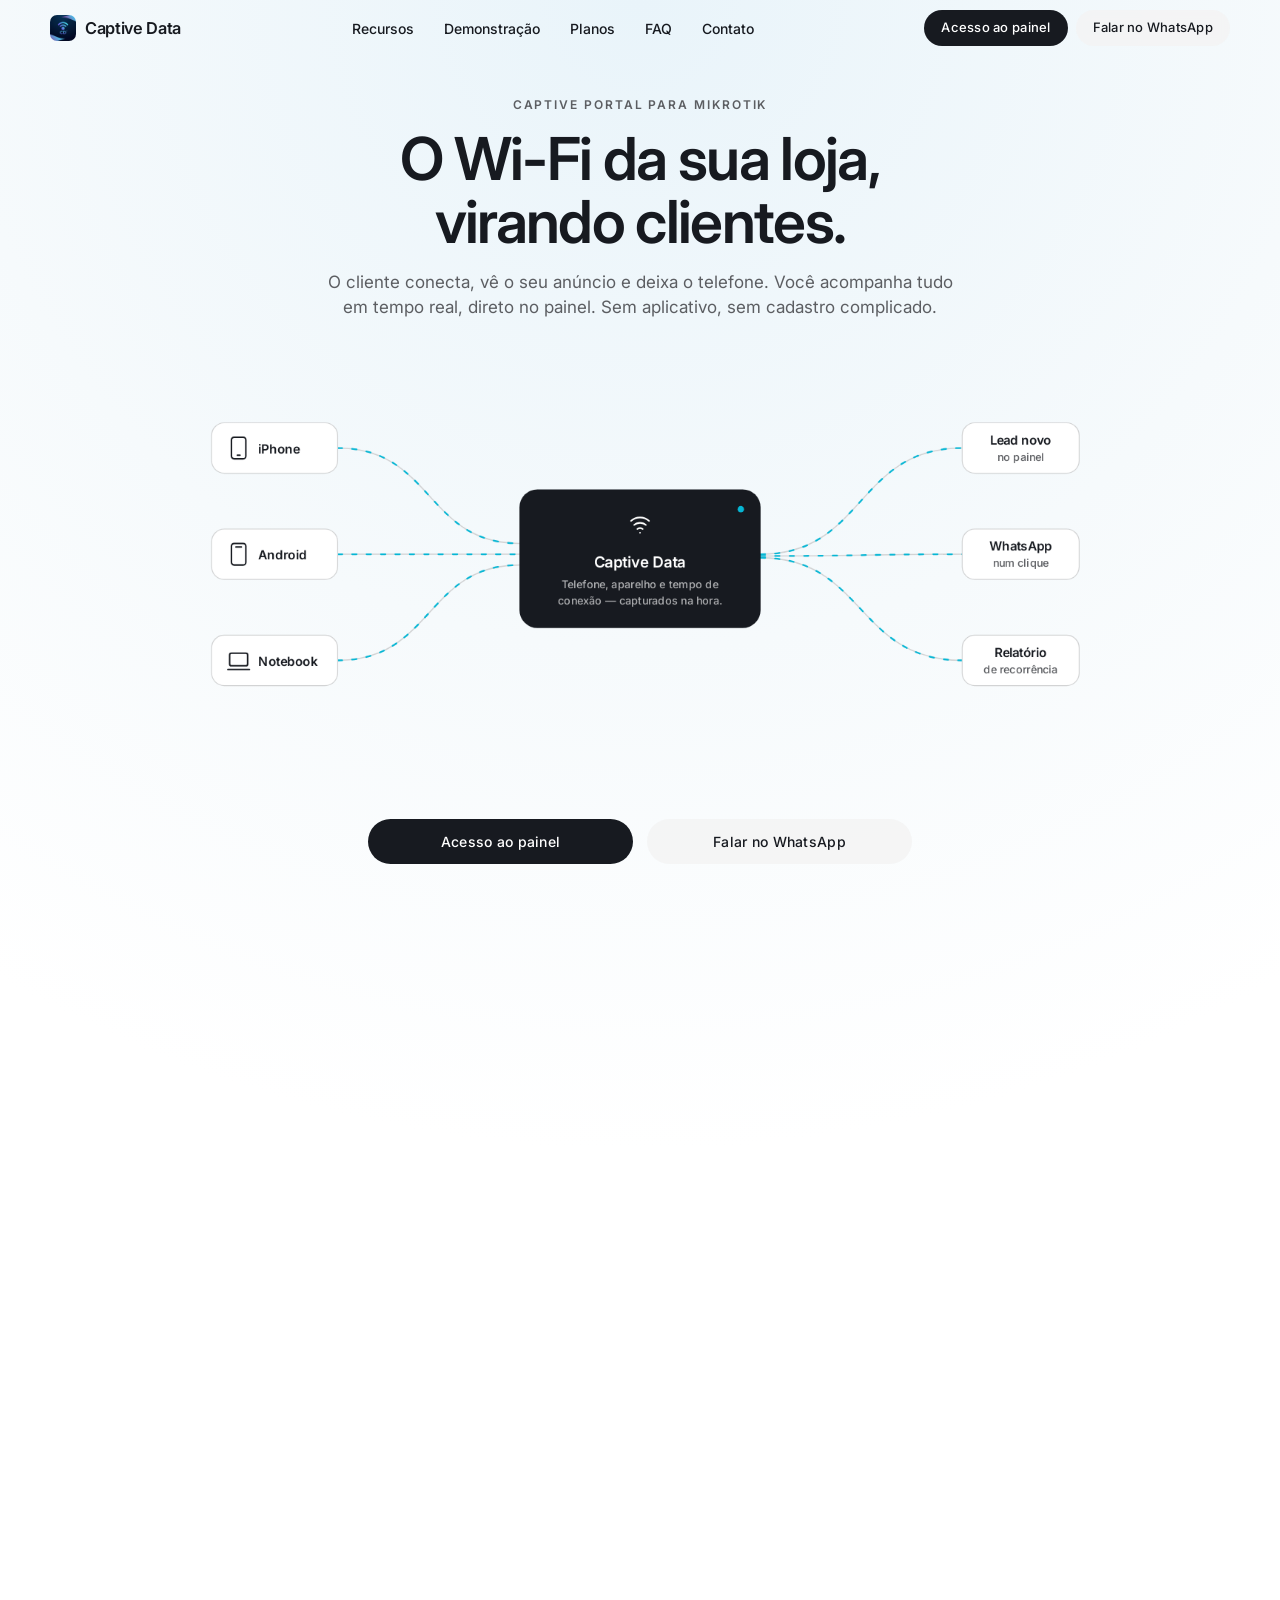
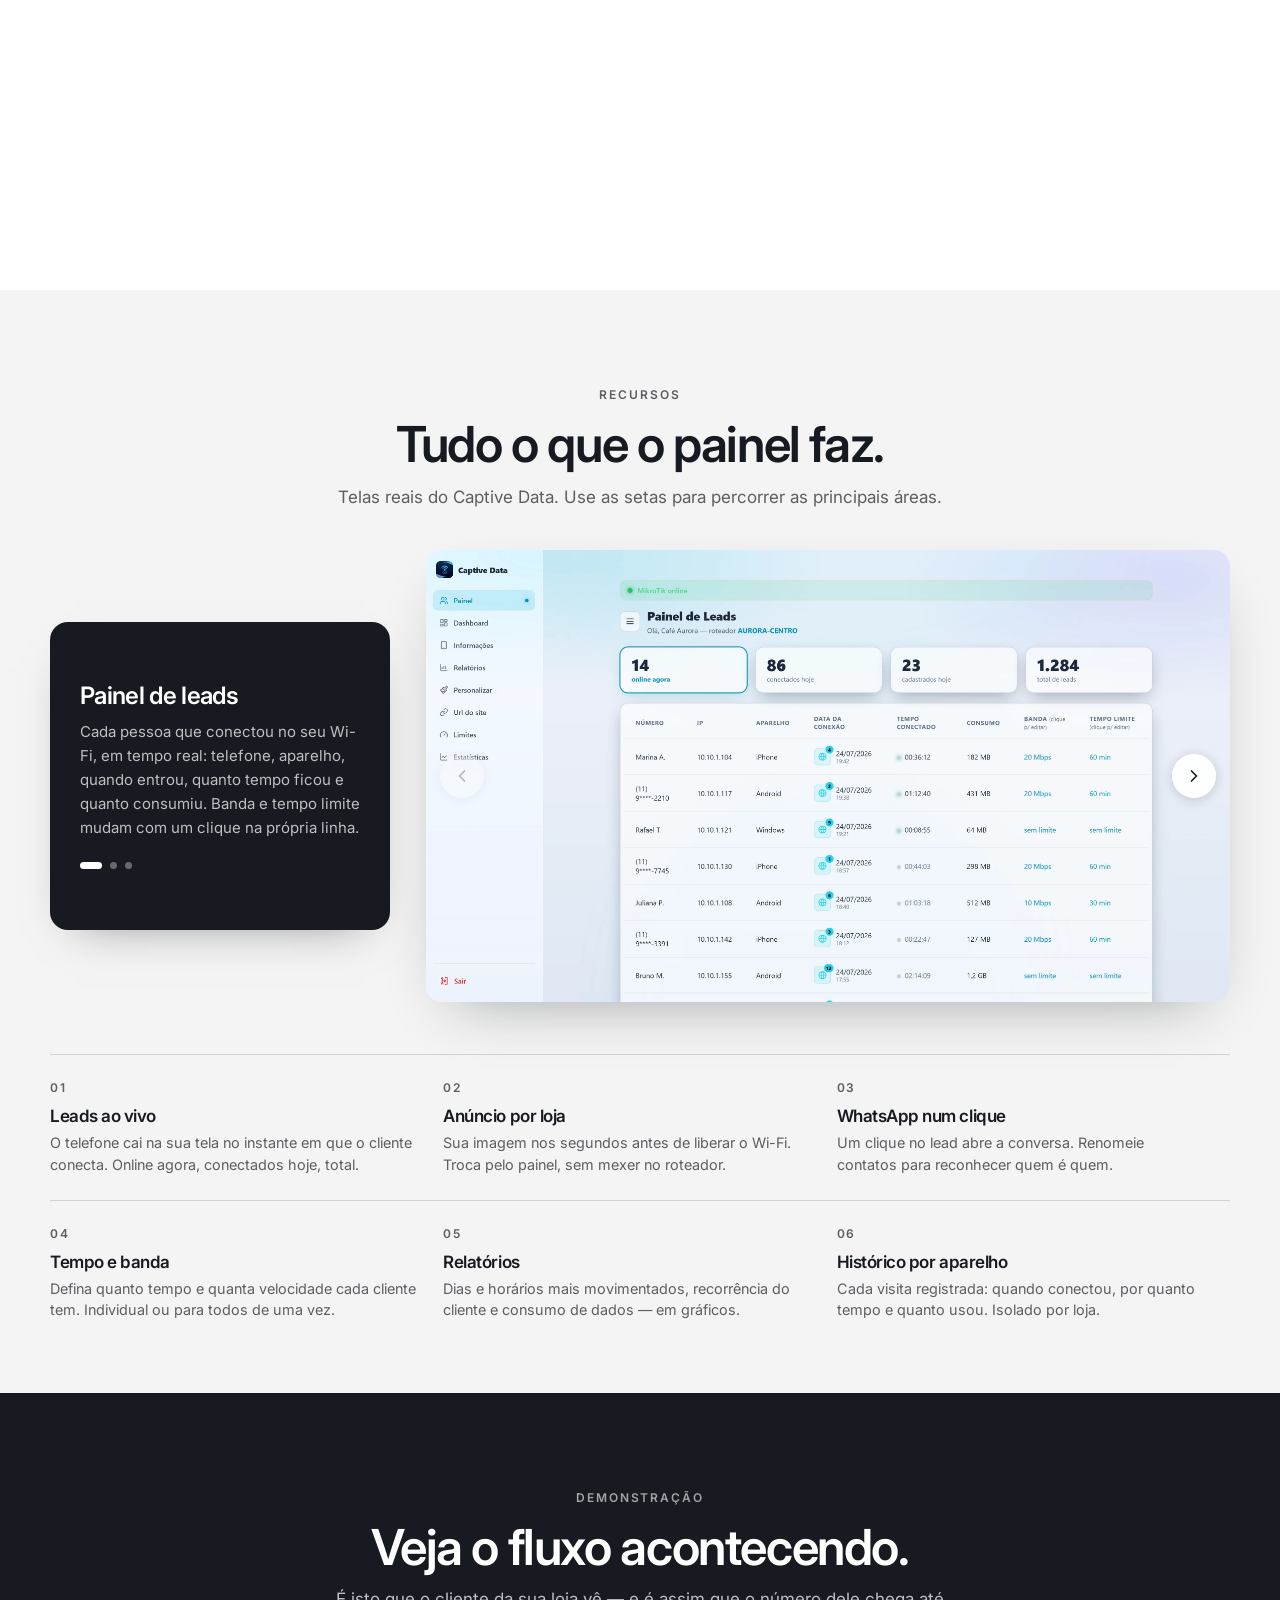
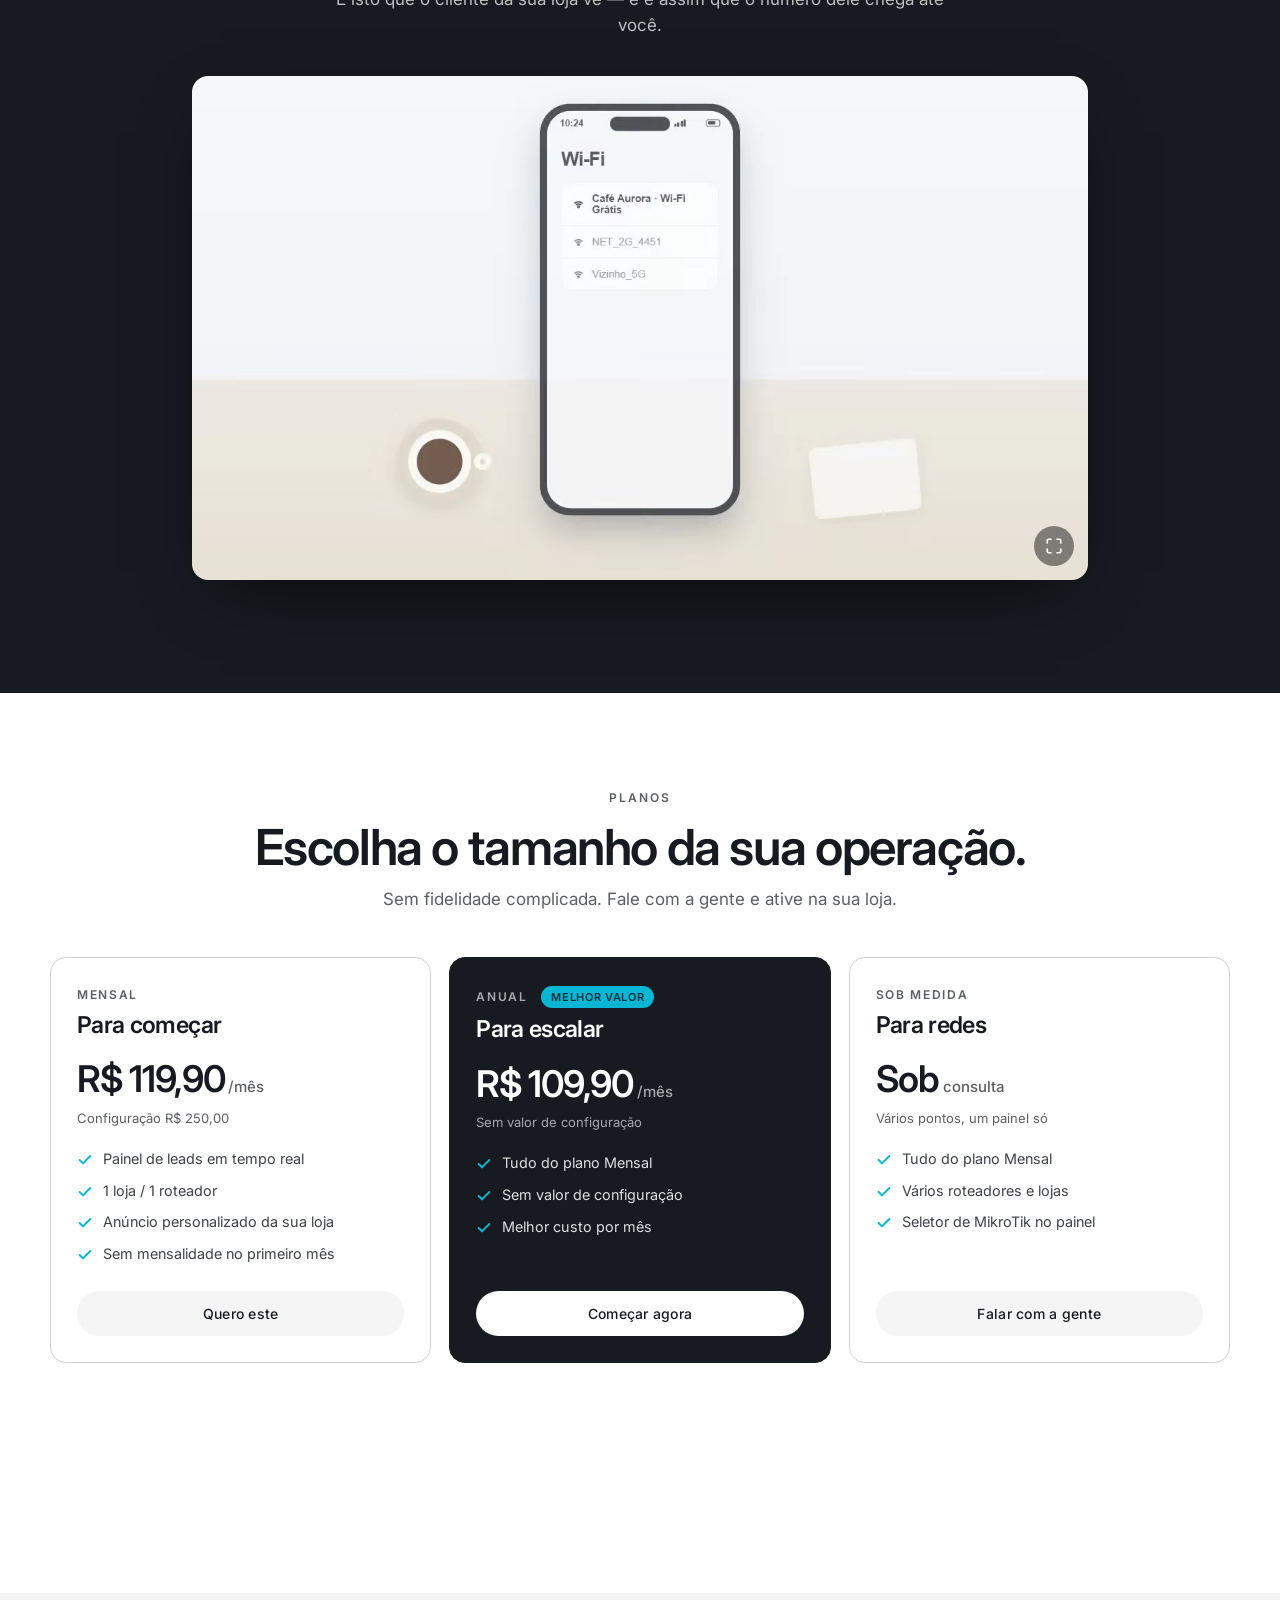
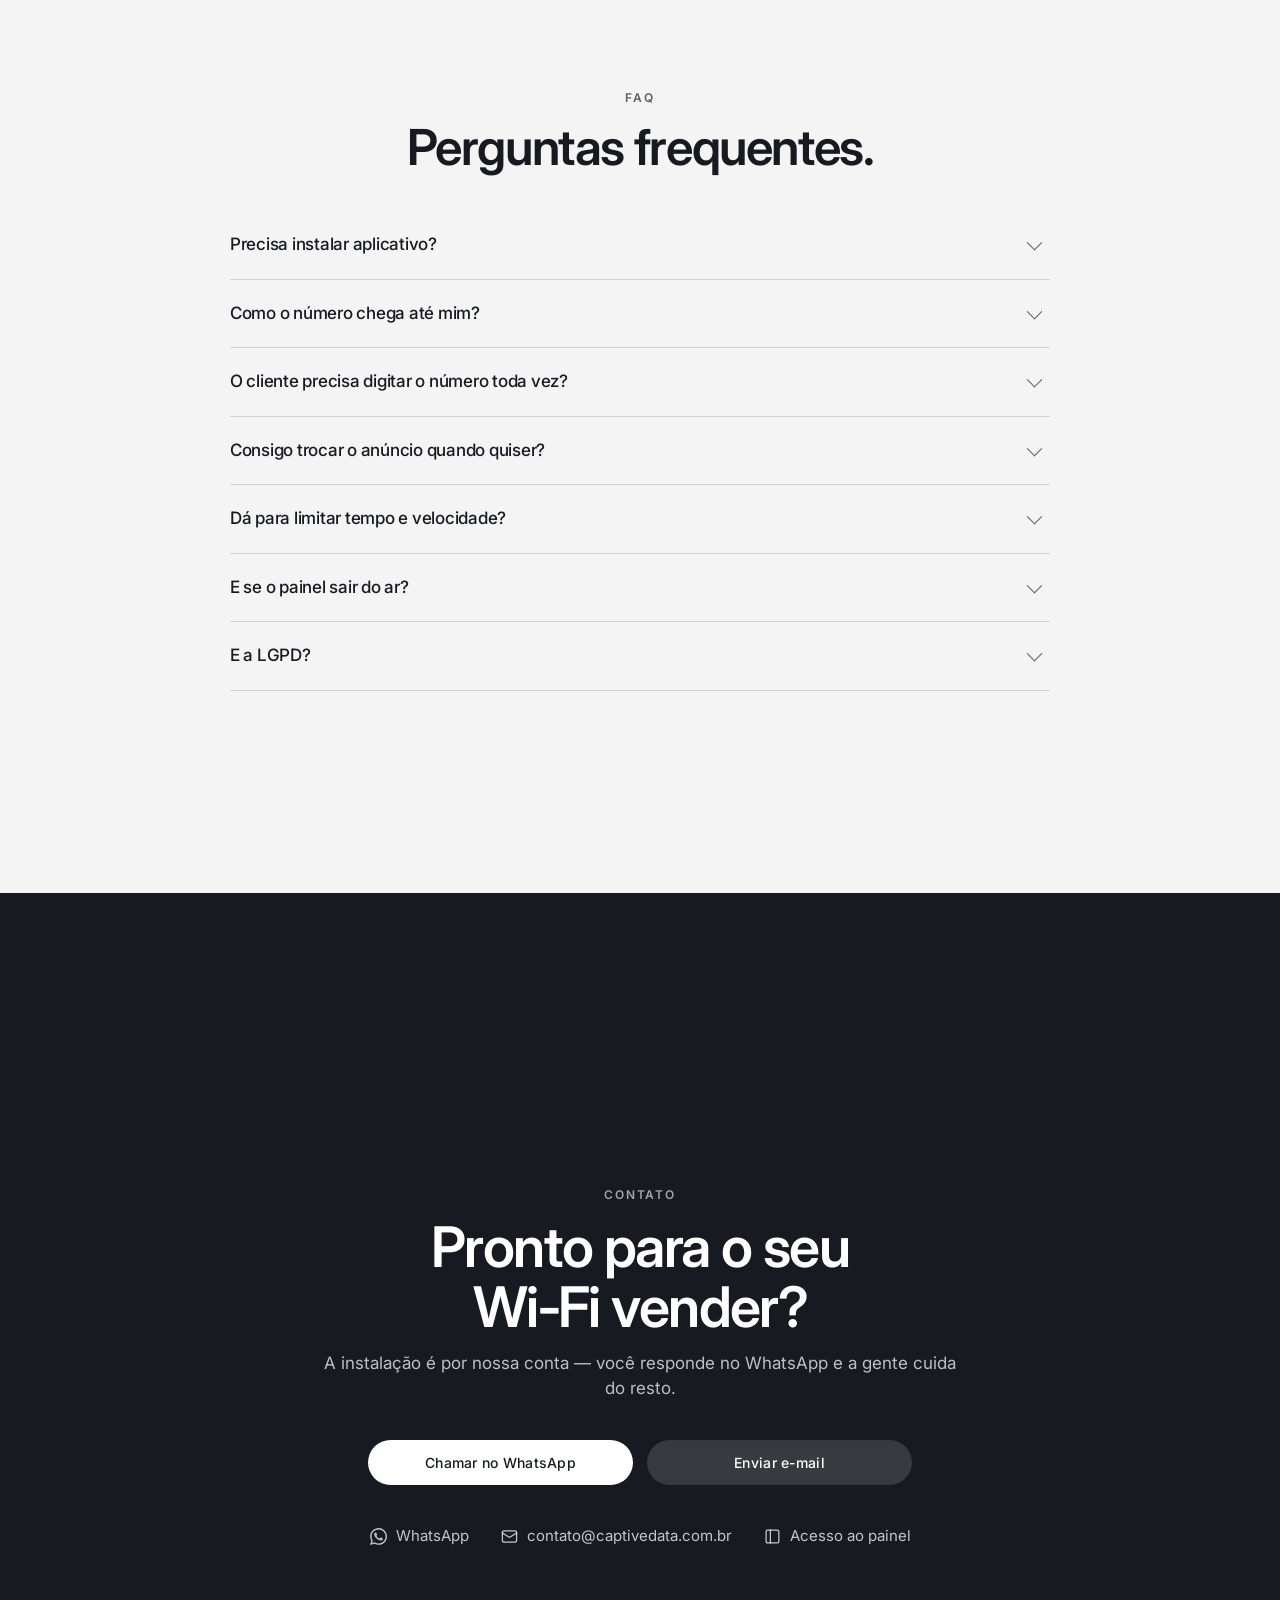
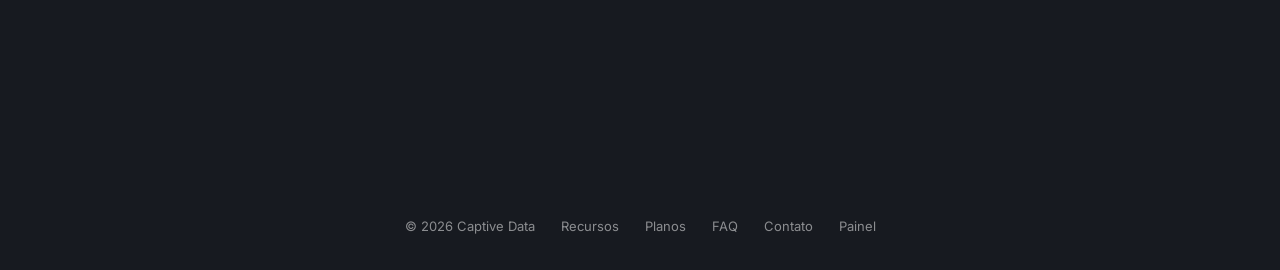
==== index.html @ c59a65e8 "Pin do topo: diagrama cresce sem pixelar O svg era rasterizado no tamanho do layout (will-change con" ====
<!doctype html>
<html lang="pt-br">
<head>
<meta charset="utf-8">
<meta name="viewport" content="width=device-width, initial-scale=1">
<title>Captive Data — o Wi-Fi da sua loja virando clientes</title>
<meta name="description" content="Captive portal para MikroTik: o cliente conecta no Wi-Fi, vê o seu anúncio e deixa o telefone. Você acompanha tudo em tempo real no painel.">
<meta name="theme-color" content="#ffffff">
<link rel="icon" href="assets/logo.png?v=3" type="image/png">
<link rel="apple-touch-icon" sizes="180x180" href="/apple-touch-icon.png">
<link rel="preconnect" href="https://fonts.googleapis.com">
<link rel="preconnect" href="https://fonts.gstatic.com" crossorigin>
<link rel="stylesheet" href="https://fonts.googleapis.com/css2?family=Inter:wght@400;500;600;700&display=swap">
<style>
/* =====================================================================
   Captive Data — landing.
   Linguagem visual referenciada na Tesla: fundo claro, imagem dominante,
   texto curto e centrado, botoes-pilula em par, secoes de tela cheia com
   scroll-snap suave. Tipografia Inter com tracking apertado.
   ===================================================================== */
:root{
  --ink:#171a20;            /* preto Tesla */
  --ink-soft:#3e4147;
  --gray:#5c5e62;
  --line:#d0d1d2;
  --paper:#fff;
  --mist:#f4f4f4;
  --cyan:#06b6d4;           /* acento Captive Data */
  --ease:cubic-bezier(.23,1,.32,1);
  --shell:min(1180px,calc(100% - 48px));
}
*{box-sizing:border-box}
html{-webkit-text-size-adjust:100%;scroll-behavior:smooth}
body{
  margin:0;background:var(--paper);color:var(--ink);
  font-family:Inter,-apple-system,BlinkMacSystemFont,"Segoe UI",Roboto,sans-serif;
  font-size:16px;line-height:1.5;-webkit-font-smoothing:antialiased;
}
img,video{max-width:100%;display:block}
a{color:inherit;text-decoration:none}
h1,h2,h3{margin:0;font-weight:600;letter-spacing:-.028em;line-height:1.06;text-wrap:balance}
p{margin:0}
button{font:inherit}
.wrap{width:var(--shell);margin-inline:auto}
:focus-visible{outline:2px solid var(--cyan);outline-offset:3px;border-radius:4px}

/* ---------- Botoes-pilula ---------- */
.btn{
  display:inline-flex;align-items:center;justify-content:center;gap:8px;
  min-width:min(265px,100%);padding:12px 24px;border-radius:100px;border:0;
  font-size:.875rem;font-weight:500;letter-spacing:.02em;cursor:pointer;
  background:rgba(244,244,244,.86);color:var(--ink);
  -webkit-backdrop-filter:blur(6px);backdrop-filter:blur(6px);
  transition:background .2s var(--ease),transform .18s var(--ease);
}
.btn:hover{background:#e8e8e9}
.btn:active{transform:scale(.985)}
.btn-solid{background:var(--ink);color:#fff}
.btn-solid:hover{background:#2b2f36}
.btn-light{background:#fff;color:var(--ink)}
.btn-light:hover{background:#e8e8e9}
.btn-ghost{background:rgba(255,255,255,.14);color:#fff}
.btn-ghost:hover{background:rgba(255,255,255,.24)}
/* width:100% evita o par colapsar p/ min-content (e empilhar) quando o pai e
   um flex column com align-items:center. */
.btn-row{display:flex;width:100%;gap:14px;flex-wrap:wrap;justify-content:center}
@media(max-width:600px){.btn-row{flex-direction:column;width:min(320px,100%);margin-inline:auto}}

/* ---------- Nav ---------- */
.nav{
  position:fixed;inset:0 0 auto;z-index:60;height:56px;display:flex;align-items:center;
  transition:background .3s var(--ease),box-shadow .3s var(--ease);
}
.nav.solid{background:rgba(255,255,255,.86);-webkit-backdrop-filter:blur(12px);backdrop-filter:blur(12px);box-shadow:0 1px 0 rgba(0,0,0,.07)}
.nav-in{width:var(--shell);margin-inline:auto;display:flex;align-items:center;gap:12px}
.brand{display:flex;align-items:center;gap:9px;font-weight:600;letter-spacing:-.02em;font-size:1.02rem}
.brand img{width:26px;height:26px;border-radius:7px}
.nav-links{display:flex;gap:2px;margin-inline:auto}
.nav-links a{padding:7px 14px;border-radius:100px;font-size:.875rem;font-weight:500;transition:background .2s var(--ease)}
.nav-links a:hover{background:rgba(23,26,32,.07)}
.nav-cta{display:flex;gap:8px}
.nav-cta .btn{min-width:auto;padding:8px 17px;font-size:.8125rem}
.burger{display:none;margin-left:auto;padding:8px;border-radius:100px;background:none;border:0;cursor:pointer;color:var(--ink)}
.burger svg{width:22px;height:22px}
@media(max-width:940px){
  .nav-links,.nav-cta{display:none}
  .burger{display:block}
}
/* Menu mobile: folha branca inteira, links grandes */
.sheet{
  position:fixed;inset:0;z-index:70;background:#fff;padding:76px 24px 32px;
  display:flex;flex-direction:column;gap:2px;
  opacity:0;visibility:hidden;transform:translateY(-8px);
  transition:opacity .28s var(--ease),transform .28s var(--ease),visibility .28s;
}
.sheet.open{opacity:1;visibility:visible;transform:none}
.sheet a{padding:15px 12px;border-radius:12px;font-size:1.15rem;font-weight:500;letter-spacing:-.02em}
.sheet a:hover{background:var(--mist)}
.sheet-x{position:absolute;top:14px;right:24px;background:none;border:0;cursor:pointer;padding:8px;color:var(--ink)}
.sheet-x svg{width:24px;height:24px}

/* ---------- Secoes ---------- */
.snap{scroll-snap-type:y proximity}
.sec{
  min-height:100svh;padding:96px 0 48px;scroll-snap-align:start;
  display:flex;flex-direction:column;align-items:center;
}
.sec-dark{background:var(--ink);color:#fff}
.sec-mist{background:var(--mist)}
.sec-head{text-align:center;width:var(--shell);margin-inline:auto}
.eyebrow{
  display:block;font-size:.75rem;font-weight:600;letter-spacing:.16em;
  text-transform:uppercase;color:var(--gray);margin-bottom:14px;
}
.sec-dark .eyebrow{color:rgba(255,255,255,.6)}
.sec h2{font-size:clamp(2rem,4.6vw,3.1rem)}
.sec-sub{margin-top:14px;font-size:1.0625rem;color:var(--gray);max-width:58ch;margin-inline:auto}
.sec-dark .sec-sub{color:rgba(255,255,255,.72)}
.sec-foot{margin-top:auto;padding-top:34px;width:100%}

/* ---------- Reveal ---------- */
.rv{opacity:0;transform:translateY(22px);transition:opacity .7s var(--ease),transform .7s var(--ease)}
.rv.in{opacity:1;transform:none}
.rv-2{transition-delay:.08s}.rv-3{transition-delay:.16s}.rv-4{transition-delay:.24s}

/* =====================================================================
   TOPO
   ===================================================================== */
.hero{
  min-height:100svh;padding:96px 0 36px;scroll-snap-align:start;
  display:flex;flex-direction:column;align-items:center;text-align:center;
  background:radial-gradient(122% 78% at 50% 0%,#e9f4fa 0%,#f6fafc 44%,#fff 78%);
}
.hero h1{font-size:clamp(2.2rem,5.4vw,3.7rem);max-width:15ch;margin-inline:auto}
.hero .sec-sub{margin-top:16px}
/* Telas baixas (notebook 13"): encolhe titulo e diagrama p/ o par de botoes
   continuar visivel sem rolar. */
@media(max-height:780px){
  .hero{padding-top:88px}
  .hero h1{font-size:clamp(1.9rem,4.4vw,2.7rem)}
  .hero .sec-sub{font-size:.95rem}
  .flow svg{max-height:27svh}
}

/* --- Pin do topo com scrub de rolagem (SO desktop) ---
   O JS liga html.can-pin quando (>=941px e sem prefers-reduced-motion).
   O topo vira um trilho de 210vh; o conteudo (.hero-pin) fica grudado
   (sticky) na tela enquanto o scroll "esfrega" a transicao: o texto
   dissolve, o diagrama cresce ate preencher e os botoes sobem junto.
   Como o progresso vem da posicao do scroll, subir a pagina reverte
   tudo sozinho. No celular .hero-pin e um wrapper neutro. */
.hero-pin{
  display:flex;flex-direction:column;align-items:center;text-align:center;
  flex:1;width:100%;min-height:0;
}
@media(min-width:941px){
  html.can-pin .hero{height:210vh;min-height:0;padding:0;display:block;scroll-snap-align:none}
  html.can-pin .hero-pin{position:sticky;top:0;height:100svh;padding:96px 0 36px;overflow:hidden}
  /* O JS alarga o svg alem do .flow (max-width:1000px): centraliza o excesso
     p/ os dois lados e impede o flex de ENCOLHER a caixa de volta (o svg e
     item flex do .flow; sem flex:none o shrink anula a largura inline). */
  html.can-pin .flow{justify-content:center}
  html.can-pin .flow svg{flex:none}
  html.can-pin .hero-head,
  html.can-pin .flow svg,
  html.can-pin .sec-foot{will-change:transform,opacity}
}

/* --- Diagrama do fluxo: aparelhos -> Captive Data -> o que voce recebe --- */
.flow{width:var(--shell);max-width:1000px;margin:20px auto 0;flex:1;display:flex;align-items:center;min-height:0}
.flow svg{width:100%;height:auto;max-height:40svh}
.fl-node{fill:#fff;stroke:var(--line);stroke-width:1}
.fl-hub{fill:var(--ink)}
.fl-ic{fill:none;stroke:var(--ink);stroke-width:1.7;stroke-linecap:round;stroke-linejoin:round}
.fl-ic-w{stroke:#fff}
.fl-t{font:600 14px Inter,sans-serif;fill:var(--ink);letter-spacing:-.01em}
.fl-s{font:500 12px Inter,sans-serif;fill:var(--gray)}
.fl-t-w{fill:#fff}
.fl-s-w{font:500 12px Inter,sans-serif;fill:rgba(255,255,255,.66)}
.fl-wire{fill:none;stroke:var(--line);stroke-width:1.3}
.fl-dash{
  fill:none;stroke:var(--cyan);stroke-width:1.9;stroke-linecap:round;
  stroke-dasharray:5 11;animation:fl-flow 2.4s linear infinite;
}
@keyframes fl-flow{to{stroke-dashoffset:-32}}
.fl-pulse{fill:var(--cyan);animation:fl-pulse 2.4s ease-in-out infinite}
@keyframes fl-pulse{0%,100%{opacity:.3}50%{opacity:1}}

/* =====================================================================
   RECURSOS — galeria de telas reais + lista
   ===================================================================== */
/* Galeria em DUAS COLUNAS: texto a ESQUERDA (fixo), print grande a direita.
   Ficando lado a lado, a altura do texto nao soma na do bloco — a imagem
   mantem o tamanho cheio e o texto fica sempre visivel junto dela. */
.gal{
  width:var(--shell);margin:40px auto 0;
  display:grid;grid-template-columns:minmax(250px,340px) minmax(0,1fr);
  gap:36px;align-items:center;
}
.gal-view{grid-column:2;grid-row:1}
/* Cartao preto so em volta do texto. Como o .gal usa align-items:center, a
   altura do cartao e a do proprio conteudo — nao vira faixa de ponta a ponta. */
.gal-side{
  grid-column:1;grid-row:1;text-align:left;align-self:center;
  background:var(--ink);color:#fff;border-radius:18px;padding:32px 30px;
  box-shadow:0 18px 46px -28px rgba(23,26,32,.55);
}
/* Altura fixa nas duas colunas: sem isso o cartao encolhe/cresce a cada troca
   (os textos tem tamanhos diferentes) e fica pulando. */
@media(min-width:901px){
  .gal-side{min-height:308px;display:flex;flex-direction:column;justify-content:center}
}
/* Monitor grande: a galeria passa da --shell p/ o print aproveitar a tela. */
@media(min-width:1500px) and (min-height:900px){
  .gal{width:min(calc(100% - 80px),1520px)}
}
/* Tela baixa: aperta so o respiro do cabecalho — o print segue no tamanho cheio. */
@media(max-height:780px) and (min-width:901px){
  #recursos{padding-top:80px;padding-bottom:32px}
  #recursos .sec-sub{margin-top:10px;font-size:.95rem}
  .gal{margin-top:28px}
}
/* Empilhado quando nao ha largura p/ duas colunas. */
@media(max-width:900px){
  .gal{grid-template-columns:1fr;gap:22px}
  .gal-view,.gal-side{grid-column:1}
  .gal-view{grid-row:1}
  .gal-side{grid-row:2;text-align:center}
}
.gal-view{position:relative;overflow:hidden;border-radius:16px;background:var(--mist);box-shadow:0 22px 60px -30px rgba(23,26,32,.45)}
.gal-track{display:flex;transition:transform .62s var(--ease)}
.gal-item{min-width:100%}
/* Os 3 prints sao capturados no mesmo 16:9, entao ocupam a largura toda sem
   tarja e sem corte. */
.gal-item img{width:100%;height:auto;aspect-ratio:16/9}
.gal-arrow{
  position:absolute;top:50%;translate:0 -50%;z-index:2;
  width:44px;height:44px;border-radius:100px;border:0;cursor:pointer;
  display:grid;place-items:center;color:var(--ink);
  background:rgba(255,255,255,.9);-webkit-backdrop-filter:blur(8px);backdrop-filter:blur(8px);
  box-shadow:0 2px 12px rgba(23,26,32,.18);
  transition:background .2s var(--ease),transform .18s var(--ease),opacity .2s var(--ease);
}
.gal-arrow:hover{background:#fff;transform:scale(1.07)}
.gal-arrow:active{transform:scale(.94)}
.gal-arrow[disabled]{opacity:.3;cursor:default;transform:none}
.gal-arrow svg{width:20px;height:20px}
.gal-prev{left:14px}.gal-next{right:14px}
.gal-cap h3{font-size:1.5rem;margin-bottom:12px}
.gal-cap p{color:rgba(255,255,255,.72);font-size:.9375rem;line-height:1.6}
/* O texto entra deslizando da esquerda, que e o lado onde ele fica. */
.gal-cap .swap{animation:cap-in .5s var(--ease) both}
@keyframes cap-in{from{opacity:0;transform:translateX(-18px)}to{opacity:1;transform:none}}
.gal-dots{display:flex;gap:8px;justify-content:flex-start;margin-top:22px}
@media(max-width:900px){.gal-dots{justify-content:center;margin-top:16px}
  .gal-cap h3{font-size:1.3rem}
  .gal-cap p{max-width:62ch;margin-inline:auto}}
.gal-dot{
  width:7px;height:7px;padding:0;border:0;border-radius:100px;cursor:pointer;
  background:rgba(255,255,255,.34);transition:background .25s var(--ease),width .25s var(--ease);
}
.gal-dot.on{background:#fff;width:22px}
@media(max-width:600px){.gal-arrow{width:38px;height:38px}.gal-prev{left:8px}.gal-next{right:8px}}

.feats{width:var(--shell);margin:52px auto 0;display:grid;grid-template-columns:repeat(3,1fr)}
.feat{padding:24px 26px 24px 0;border-top:1px solid var(--line)}
.feat h3{font-size:1.0625rem;margin-bottom:7px}
.feat p{font-size:.9rem;color:var(--gray)}
.feat-n{font-size:.75rem;font-weight:600;letter-spacing:.14em;color:var(--gray);margin-bottom:10px}
@media(max-width:880px){.feats{grid-template-columns:repeat(2,1fr)}}
@media(max-width:560px){.feats{grid-template-columns:1fr}.feat{padding-right:0}}

/* =====================================================================
   DEMONSTRACAO
   ===================================================================== */
/* Encolhe p/ caber junto do titulo numa tela so (o video e 16:9 e a --shell
   cheia estouraria a altura). */
.demo{
  max-width:var(--shell);margin:38px auto 0;border-radius:16px;overflow:hidden;
  background:#000;position:relative;box-shadow:0 24px 70px -30px rgba(0,0,0,.8);
}
.demo video{width:auto;max-width:100%;max-height:56svh;height:auto}
.demo-fs{
  position:absolute;right:14px;bottom:14px;width:40px;height:40px;border-radius:100px;
  border:0;cursor:pointer;display:grid;place-items:center;color:#fff;
  background:rgba(0,0,0,.45);-webkit-backdrop-filter:blur(8px);backdrop-filter:blur(8px);
  transition:background .2s var(--ease),transform .18s var(--ease);
}
.demo-fs:hover{background:rgba(0,0,0,.68)}
.demo-fs:active{transform:scale(.93)}
.demo-fs svg{width:18px;height:18px}

/* =====================================================================
   PLANOS
   ===================================================================== */
.plans{width:var(--shell);margin:44px auto 0;display:grid;gap:18px;grid-template-columns:repeat(3,1fr)}
.plan{
  background:#fff;border:1px solid var(--line);border-radius:16px;padding:28px 26px 26px;
  display:flex;flex-direction:column;
  transition:transform .3s var(--ease),box-shadow .3s var(--ease);
}
.plan:hover{transform:translateY(-4px);box-shadow:0 18px 44px -26px rgba(23,26,32,.42)}
.plan-top{font-size:.75rem;font-weight:600;letter-spacing:.14em;text-transform:uppercase;color:var(--gray)}
.plan h3{font-size:1.45rem;margin:9px 0 0}
.price{font-size:2.3rem;font-weight:600;letter-spacing:-.035em;margin:14px 0 2px}
.price small{font-size:.9375rem;font-weight:500;color:var(--gray);letter-spacing:0}
.plan-note{font-size:.8125rem;color:var(--gray);min-height:20px}
.plan ul{list-style:none;margin:20px 0 26px;padding:0;display:grid;gap:11px}
.plan li{display:flex;gap:10px;font-size:.9rem;color:var(--ink-soft);line-height:1.45}
.plan li svg{width:16px;height:16px;flex:none;margin-top:3px;stroke:var(--cyan);stroke-width:3;fill:none;stroke-linecap:round;stroke-linejoin:round}
.plan .btn{margin-top:auto;width:100%;min-width:auto}
.plan-hi{background:var(--ink);border-color:var(--ink);color:#fff}
.plan-hi .plan-top,.plan-hi .plan-note,.plan-hi .price small{color:rgba(255,255,255,.62)}
.plan-hi li{color:rgba(255,255,255,.86)}
.plan-tag{
  display:inline-block;margin-left:9px;padding:3px 10px;border-radius:100px;vertical-align:middle;
  background:var(--cyan);color:#04333c;font-size:.6875rem;font-weight:600;letter-spacing:.06em;text-transform:uppercase;
}
@media(max-width:880px){.plans{grid-template-columns:1fr;max-width:460px}}

/* =====================================================================
   FAQ
   ===================================================================== */
.faq{width:min(820px,calc(100% - 48px));margin:38px auto 0}
.faq details{border-bottom:1px solid var(--line)}
.faq summary{
  list-style:none;cursor:pointer;padding:21px 42px 21px 0;position:relative;
  font-size:1.0625rem;font-weight:500;letter-spacing:-.015em;
}
.faq summary::-webkit-details-marker{display:none}
.faq summary::after{
  content:"";position:absolute;right:10px;top:50%;width:10px;height:10px;
  border-right:1.8px solid var(--gray);border-bottom:1.8px solid var(--gray);
  translate:0 -70%;rotate:45deg;transition:rotate .3s var(--ease),border-color .2s var(--ease);
}
.faq details[open] summary::after{rotate:225deg;translate:0 -20%;border-color:var(--ink)}
.faq .a{padding:0 42px 22px 0;color:var(--gray);font-size:.9375rem;max-width:72ch}
.faq details[open] .a{animation:faq-in .34s var(--ease) both}
@keyframes faq-in{from{opacity:0;transform:translateY(-5px)}to{opacity:1;transform:none}}

/* =====================================================================
   CONTATO + rodape
   ===================================================================== */
.contato{justify-content:center;text-align:center}
.contato h2{font-size:clamp(2.1rem,5.4vw,3.5rem);max-width:15ch;margin-inline:auto}
.ways{display:flex;gap:32px;flex-wrap:wrap;justify-content:center;margin-top:40px;font-size:.9375rem}
.ways a{display:flex;align-items:center;gap:9px;color:rgba(255,255,255,.75);transition:color .2s var(--ease)}
.ways a:hover{color:#fff}
.ways svg{width:17px;height:17px;flex:none}
footer{background:var(--ink);color:rgba(255,255,255,.5);padding:24px 0 34px;font-size:.8125rem}
.foot-in{display:flex;flex-wrap:wrap;gap:12px 26px;align-items:center;justify-content:center}
.foot-in a{transition:color .2s var(--ease)}
.foot-in a:hover{color:#fff}

@media(prefers-reduced-motion:reduce){
  html{scroll-behavior:auto}
  *,*::before,*::after{animation-duration:.01ms!important;animation-iteration-count:1!important;transition-duration:.01ms!important}
  .rv{opacity:1;transform:none}
  .snap{scroll-snap-type:none}
  .fl-dash{animation:none;stroke-dasharray:none;opacity:.7}
}
</style>
</head>
<body class="snap">

<!-- ===================== NAV ===================== -->
<nav class="nav" id="nav">
  <div class="nav-in">
    <a href="#topo" class="brand"><img src="assets/logo.png?v=3" alt=""><span>Captive Data</span></a>
    <div class="nav-links">
      <a href="#recursos">Recursos</a>
      <a href="#demonstracao">Demonstração</a>
      <a href="#planos">Planos</a>
      <a href="#faq">FAQ</a>
      <a href="#contato">Contato</a>
    </div>
    <div class="nav-cta">
      <a href="/painel" class="btn btn-solid">Acesso ao painel</a>
      <!-- WHATSAPP: trocar "55" pelo numero completo, ex.: 5511987654321 -->
      <a href="https://wa.me/5548988290878" target="_blank" rel="noopener" class="btn">Falar no WhatsApp</a>
    </div>
    <button class="burger" id="burger" aria-label="Abrir menu" aria-expanded="false">
      <svg viewBox="0 0 24 24" fill="none" stroke="currentColor" stroke-width="1.8" stroke-linecap="round"><line x1="3" x2="21" y1="8" y2="8"/><line x1="3" x2="21" y1="16" y2="16"/></svg>
    </button>
  </div>
</nav>

<div class="sheet" id="sheet">
  <button class="sheet-x" id="sheetX" aria-label="Fechar menu">
    <svg viewBox="0 0 24 24" fill="none" stroke="currentColor" stroke-width="1.8" stroke-linecap="round"><line x1="6" x2="18" y1="6" y2="18"/><line x1="6" x2="18" y1="18" y2="6"/></svg>
  </button>
  <a href="#recursos">Recursos</a>
  <a href="#demonstracao">Demonstração</a>
  <a href="#planos">Planos</a>
  <a href="#faq">FAQ</a>
  <a href="#contato">Contato</a>
  <a href="/painel">Acesso ao painel</a>
  <a href="https://wa.me/5548988290878" target="_blank" rel="noopener">Falar no WhatsApp</a>
</div>

<!-- ===================== TOPO ===================== -->
<header id="topo" class="hero">
  <div class="hero-pin">
  <div class="hero-head">
    <span class="eyebrow rv">Captive portal para MikroTik</span>
    <h1 class="rv rv-2">O Wi-Fi da sua loja,<br>virando clientes.</h1>
    <p class="sec-sub rv rv-3">O cliente conecta, vê o seu anúncio e deixa o telefone. Você acompanha tudo em tempo real, direto no painel. Sem aplicativo, sem cadastro complicado.</p>
  </div>

  <div class="flow rv rv-3" aria-hidden="true">
    <svg viewBox="0 0 1000 400" role="img">
      <!-- fios de base + fluxo animado por cima -->
      <g class="fl-wire">
        <path d="M164 72 C270 72 262 178 366 178"/>
        <path d="M164 190 C270 190 270 190 366 190"/>
        <path d="M164 308 C270 308 262 202 366 202"/>
        <path d="M634 190 C750 190 740 72 858 72"/>
        <path d="M634 192 C750 192 750 190 858 190"/>
        <path d="M634 194 C750 194 740 308 858 308"/>
      </g>
      <g class="fl-dash">
        <path d="M164 72 C270 72 262 178 366 178"/>
        <path d="M164 190 C270 190 270 190 366 190" style="animation-delay:-.8s"/>
        <path d="M164 308 C270 308 262 202 366 202" style="animation-delay:-1.6s"/>
        <path d="M634 190 C750 190 740 72 858 72" style="animation-delay:-.4s"/>
        <path d="M634 192 C750 192 750 190 858 190" style="animation-delay:-1.2s"/>
        <path d="M634 194 C750 194 740 308 858 308" style="animation-delay:-2s"/>
      </g>

      <!-- ESQUERDA: aparelhos que conectam -->
      <g>
        <rect class="fl-node" x="24" y="44" width="140" height="56" rx="14"/>
        <g class="fl-ic" transform="translate(46,60)"><rect x="0" y="0" width="16" height="24" rx="3"/><path d="M6.5 20h3"/></g>
        <text class="fl-t" x="76" y="78">iPhone</text>

        <rect class="fl-node" x="24" y="162" width="140" height="56" rx="14"/>
        <g class="fl-ic" transform="translate(46,178)"><rect x="0" y="0" width="16" height="24" rx="3"/><path d="M5 4h6"/></g>
        <text class="fl-t" x="76" y="196">Android</text>

        <rect class="fl-node" x="24" y="280" width="140" height="56" rx="14"/>
        <g class="fl-ic" transform="translate(44,300)"><rect x="0" y="0" width="20" height="14" rx="2"/><path d="M-2 18h24"/></g>
        <text class="fl-t" x="76" y="314">Notebook</text>
      </g>

      <!-- CENTRO: o produto -->
      <g>
        <rect class="fl-hub" x="366" y="118" width="268" height="154" rx="20"/>
        <g class="fl-ic fl-ic-w" transform="translate(489,146)">
          <path d="M1 7a15 15 0 0 1 20 0"/><path d="M4.5 11.5a10 10 0 0 1 13 0"/><path d="M8 16a5 5 0 0 1 6 0"/><path d="M11 20.2h.01"/>
        </g>
        <text class="fl-t fl-t-w" x="500" y="205" text-anchor="middle" style="font-size:17px">Captive Data</text>
        <text class="fl-s-w" x="500" y="228" text-anchor="middle">Telefone, aparelho e tempo de</text>
        <text class="fl-s-w" x="500" y="246" text-anchor="middle">conexão — capturados na hora.</text>
        <circle class="fl-pulse" cx="612" cy="140" r="3.6"/>
      </g>

      <!-- DIREITA: o que chega ate voce -->
      <g>
        <rect class="fl-node" x="858" y="44" width="130" height="56" rx="14"/>
        <text class="fl-t" x="923" y="68" text-anchor="middle">Lead novo</text>
        <text class="fl-s" x="923" y="86" text-anchor="middle">no painel</text>

        <rect class="fl-node" x="858" y="162" width="130" height="56" rx="14"/>
        <text class="fl-t" x="923" y="186" text-anchor="middle">WhatsApp</text>
        <text class="fl-s" x="923" y="204" text-anchor="middle">num clique</text>

        <rect class="fl-node" x="858" y="280" width="130" height="56" rx="14"/>
        <text class="fl-t" x="923" y="304" text-anchor="middle">Relatório</text>
        <text class="fl-s" x="923" y="322" text-anchor="middle">de recorrência</text>
      </g>
    </svg>
  </div>

  <div class="sec-foot">
    <div class="btn-row rv rv-4">
      <a href="/painel" class="btn btn-solid">Acesso ao painel</a>
      <a href="https://wa.me/5548988290878" target="_blank" rel="noopener" class="btn">Falar no WhatsApp</a>
    </div>
  </div>
  </div><!-- /.hero-pin -->
</header>

<!-- ===================== RECURSOS ===================== -->
<section id="recursos" class="sec sec-mist">
  <div class="sec-head rv">
    <span class="eyebrow">Recursos</span>
    <h2>Tudo o que o painel faz.</h2>
    <p class="sec-sub">Telas reais do Captive Data. Use as setas para percorrer as principais áreas.</p>
  </div>

  <div class="gal rv rv-2" id="gal">
    <div class="gal-view">
      <div class="gal-track" id="galTrack">
        <div class="gal-item"><img src="assets/shot-painel.webp?v=2" alt="Painel de leads do Captive Data" width="3200" height="1800" decoding="async"></div>
        <div class="gal-item"><img src="assets/shot-dashboard.webp?v=2" alt="Dashboard de recorrência" width="3200" height="1800" loading="lazy" decoding="async"></div>
        <div class="gal-item"><img src="assets/shot-anuncio.webp?v=2" alt="Personalização do anúncio, logo e cores" width="3200" height="1800" loading="lazy" decoding="async"></div>
      </div>
      <button class="gal-arrow gal-prev" id="galPrev" aria-label="Imagem anterior">
        <svg viewBox="0 0 24 24" fill="none" stroke="currentColor" stroke-width="2" stroke-linecap="round" stroke-linejoin="round"><path d="m15 18-6-6 6-6"/></svg>
      </button>
      <button class="gal-arrow gal-next" id="galNext" aria-label="Próxima imagem">
        <svg viewBox="0 0 24 24" fill="none" stroke="currentColor" stroke-width="2" stroke-linecap="round" stroke-linejoin="round"><path d="m9 18 6-6-6-6"/></svg>
      </button>
    </div>
    <div class="gal-side">
      <div class="gal-cap" id="galCap" aria-live="polite"></div>
      <div class="gal-dots" id="galDots"></div>
    </div>
  </div>

  <div class="feats">
    <div class="feat rv"><div class="feat-n">01</div><h3>Leads ao vivo</h3><p>O telefone cai na sua tela no instante em que o cliente conecta. Online agora, conectados hoje, total.</p></div>
    <div class="feat rv rv-2"><div class="feat-n">02</div><h3>Anúncio por loja</h3><p>Sua imagem nos segundos antes de liberar o Wi-Fi. Troca pelo painel, sem mexer no roteador.</p></div>
    <div class="feat rv rv-3"><div class="feat-n">03</div><h3>WhatsApp num clique</h3><p>Um clique no lead abre a conversa. Renomeie contatos para reconhecer quem é quem.</p></div>
    <div class="feat rv"><div class="feat-n">04</div><h3>Tempo e banda</h3><p>Defina quanto tempo e quanta velocidade cada cliente tem. Individual ou para todos de uma vez.</p></div>
    <div class="feat rv rv-2"><div class="feat-n">05</div><h3>Relatórios</h3><p>Dias e horários mais movimentados, recorrência do cliente e consumo de dados — em gráficos.</p></div>
    <div class="feat rv rv-3"><div class="feat-n">06</div><h3>Histórico por aparelho</h3><p>Cada visita registrada: quando conectou, por quanto tempo e quanto usou. Isolado por loja.</p></div>
  </div>
</section>

<!-- ===================== DEMONSTRAÇÃO ===================== -->
<section id="demonstracao" class="sec sec-dark">
  <div class="sec-head rv">
    <span class="eyebrow">Demonstração</span>
    <h2>Veja o fluxo acontecendo.</h2>
    <p class="sec-sub">É isto que o cliente da sua loja vê — e é assim que o número dele chega até você.</p>
  </div>
  <div class="demo rv rv-2">
    <video id="demoVid" src="assets/demo.webm" autoplay loop muted playsinline preload="metadata" aria-label="Demonstração do Captive Data"></video>
    <button type="button" class="demo-fs" id="demoFs" aria-label="Ver em tela cheia">
      <svg viewBox="0 0 24 24" fill="none" stroke="currentColor" stroke-width="2.2" stroke-linecap="round" stroke-linejoin="round"><path d="M8 3H5a2 2 0 0 0-2 2v3"/><path d="M21 8V5a2 2 0 0 0-2-2h-3"/><path d="M3 16v3a2 2 0 0 0 2 2h3"/><path d="M16 21h3a2 2 0 0 0 2-2v-3"/></svg>
    </button>
  </div>
</section>

<!-- ===================== PLANOS ===================== -->
<section id="planos" class="sec">
  <div class="sec-head rv">
    <span class="eyebrow">Planos</span>
    <h2>Escolha o tamanho da sua operação.</h2>
    <p class="sec-sub">Sem fidelidade complicada. Fale com a gente e ative na sua loja.</p>
  </div>
  <div class="plans">
    <div class="plan rv">
      <div class="plan-top">Mensal</div>
      <h3>Para começar</h3>
      <div class="price">R$ 119,90<small> /mês</small></div>
      <p class="plan-note">Configuração R$ 250,00</p>
      <ul>
        <li><svg viewBox="0 0 24 24"><polyline points="20 6 9 17 4 12"/></svg>Painel de leads em tempo real</li>
        <li><svg viewBox="0 0 24 24"><polyline points="20 6 9 17 4 12"/></svg>1 loja / 1 roteador</li>
        <li><svg viewBox="0 0 24 24"><polyline points="20 6 9 17 4 12"/></svg>Anúncio personalizado da sua loja</li>
        <li><svg viewBox="0 0 24 24"><polyline points="20 6 9 17 4 12"/></svg>Sem mensalidade no primeiro mês</li>
      </ul>
      <a href="#contato" class="btn">Quero este</a>
    </div>

    <div class="plan plan-hi rv rv-2">
      <div class="plan-top">Anual <span class="plan-tag">Melhor valor</span></div>
      <h3>Para escalar</h3>
      <div class="price">R$ 109,90<small> /mês</small></div>
      <p class="plan-note">Sem valor de configuração</p>
      <ul>
        <li><svg viewBox="0 0 24 24"><polyline points="20 6 9 17 4 12"/></svg>Tudo do plano Mensal</li>
        <li><svg viewBox="0 0 24 24"><polyline points="20 6 9 17 4 12"/></svg>Sem valor de configuração</li>
        <li><svg viewBox="0 0 24 24"><polyline points="20 6 9 17 4 12"/></svg>Melhor custo por mês</li>
      </ul>
      <a href="#contato" class="btn btn-light">Começar agora</a>
    </div>

    <div class="plan rv rv-3">
      <div class="plan-top">Sob medida</div>
      <h3>Para redes</h3>
      <div class="price">Sob<small> consulta</small></div>
      <p class="plan-note">Vários pontos, um painel só</p>
      <ul>
        <li><svg viewBox="0 0 24 24"><polyline points="20 6 9 17 4 12"/></svg>Tudo do plano Mensal</li>
        <li><svg viewBox="0 0 24 24"><polyline points="20 6 9 17 4 12"/></svg>Vários roteadores e lojas</li>
        <li><svg viewBox="0 0 24 24"><polyline points="20 6 9 17 4 12"/></svg>Seletor de MikroTik no painel</li>
      </ul>
      <a href="#contato" class="btn">Falar com a gente</a>
    </div>
  </div>
</section>

<!-- ===================== FAQ ===================== -->
<section id="faq" class="sec sec-mist">
  <div class="sec-head rv">
    <span class="eyebrow">FAQ</span>
    <h2>Perguntas frequentes.</h2>
  </div>
  <div class="faq rv rv-2">
    <details><summary>Precisa instalar aplicativo?</summary><div class="a">Não. O cliente só conecta no Wi-Fi, informa o telefone e pronto. Tudo acontece no navegador, inclusive no iPhone.</div></details>
    <details><summary>Como o número chega até mim?</summary><div class="a">No momento em que o cliente libera o Wi-Fi, o telefone é registrado e aparece no seu painel em tempo real, pronto para o contato no WhatsApp.</div></details>
    <details><summary>O cliente precisa digitar o número toda vez?</summary><div class="a">Não. O aparelho é reconhecido nas próximas visitas e vai direto para o anúncio, sem pedir o número de novo.</div></details>
    <details><summary>Consigo trocar o anúncio quando quiser?</summary><div class="a">Sim. Você troca a imagem do anúncio pelo próprio painel, sem mexer no roteador — vale para as próximas conexões. A logo e as cores da tela de login também são configuráveis.</div></details>
    <details><summary>Dá para limitar tempo e velocidade?</summary><div class="a">Sim. Você define um limite padrão para a loja e pode ajustar cliente por cliente direto na tabela de leads.</div></details>
    <details><summary>E se o painel sair do ar?</summary><div class="a">O Wi-Fi da sua loja continua funcionando normalmente. O captive portal do MikroTik não depende do painel para liberar o acesso — os dados voltam a sincronizar quando a conexão retorna.</div></details>
    <details><summary>E a LGPD?</summary><div class="a">O cliente vê os termos e a política de privacidade e consente antes de liberar o Wi-Fi. Os dados ficam isolados por loja e têm prazo de retenção definido.</div></details>
  </div>
</section>

<!-- ===================== CONTATO ===================== -->
<section id="contato" class="sec sec-dark contato">
  <div class="sec-head rv">
    <span class="eyebrow">Contato</span>
    <h2>Pronto para o seu Wi&#8209;Fi vender?</h2>
    <p class="sec-sub">A instalação é por nossa conta — você responde no WhatsApp e a gente cuida do resto.</p>
  </div>
  <div class="btn-row rv rv-2" style="margin-top:38px">
    <a href="https://wa.me/5548988290878" target="_blank" rel="noopener" class="btn btn-light">Chamar no WhatsApp</a>
    <a href="mailto:contato@captivedata.com.br" class="btn btn-ghost">Enviar e-mail</a>
  </div>
  <div class="ways rv rv-3">
    <a href="https://wa.me/5548988290878" target="_blank" rel="noopener">
      <svg viewBox="0 0 24 24" fill="currentColor"><path d="M17.47 14.38c-.3-.15-1.76-.87-2.03-.97-.27-.1-.47-.15-.67.15-.2.3-.77.96-.94 1.16-.17.2-.35.22-.64.07-.3-.15-1.26-.46-2.4-1.48-.88-.79-1.48-1.76-1.65-2.06-.17-.3-.02-.46.13-.6.13-.14.3-.35.44-.52.15-.17.2-.3.3-.5.1-.2.05-.37-.02-.52-.08-.15-.67-1.61-.92-2.21-.24-.58-.49-.5-.67-.51h-.57c-.2 0-.52.08-.8.37-.27.3-1.04 1.02-1.04 2.48s1.07 2.88 1.22 3.07c.15.2 2.1 3.2 5.08 4.49.7.3 1.26.49 1.7.63.71.22 1.36.19 1.87.12.57-.09 1.76-.72 2-1.41.25-.7.25-1.29.17-1.41-.07-.12-.27-.2-.57-.35M12.05 21.8h-.01a9.9 9.9 0 0 1-5.03-1.38l-.36-.21-3.74.98 1-3.65-.24-.37a9.86 9.86 0 0 1-1.51-5.26c0-5.45 4.44-9.88 9.9-9.88 2.64 0 5.12 1.03 6.99 2.9a9.82 9.82 0 0 1 2.89 6.99c0 5.45-4.44 9.88-9.88 9.88m8.41-18.3A11.82 11.82 0 0 0 12.05 0C5.5 0 .16 5.33.16 11.89c0 2.1.55 4.14 1.59 5.95L.06 24l6.3-1.65a11.88 11.88 0 0 0 5.69 1.45h.01c6.55 0 11.89-5.34 11.89-11.9 0-3.17-1.24-6.16-3.48-8.4"/></svg>
      WhatsApp
    </a>
    <a href="mailto:contato@captivedata.com.br">
      <svg viewBox="0 0 24 24" fill="none" stroke="currentColor" stroke-width="1.8" stroke-linecap="round" stroke-linejoin="round"><rect width="20" height="16" x="2" y="4" rx="2"/><path d="m22 7-8.97 5.7a1.94 1.94 0 0 1-2.06 0L2 7"/></svg>
      contato@captivedata.com.br
    </a>
    <a href="/painel">
      <svg viewBox="0 0 24 24" fill="none" stroke="currentColor" stroke-width="1.8" stroke-linecap="round" stroke-linejoin="round"><rect width="18" height="18" x="3" y="3" rx="2"/><path d="M9 3v18"/></svg>
      Acesso ao painel
    </a>
  </div>
</section>

<footer>
  <div class="wrap foot-in">
    <span>© 2026 Captive Data</span>
    <a href="#recursos">Recursos</a>
    <a href="#planos">Planos</a>
    <a href="#faq">FAQ</a>
    <a href="#contato">Contato</a>
    <a href="/painel">Painel</a>
  </div>
</footer>

<script>
(function () {
  'use strict';

  /* ---------- Nav ganha fundo solido depois do topo ---------- */
  var nav = document.getElementById('nav');
  function onScroll() { nav.classList.toggle('solid', window.scrollY > 24); }
  onScroll();
  addEventListener('scroll', onScroll, { passive: true });

  /* ---------- Menu mobile ---------- */
  var sheet = document.getElementById('sheet'), burger = document.getElementById('burger');
  function setSheet(open) {
    sheet.classList.toggle('open', open);
    burger.setAttribute('aria-expanded', open ? 'true' : 'false');
    document.body.style.overflow = open ? 'hidden' : '';
  }
  burger.addEventListener('click', function () { setSheet(!sheet.classList.contains('open')); });
  document.getElementById('sheetX').addEventListener('click', function () { setSheet(false); });
  sheet.addEventListener('click', function (e) { if (e.target.tagName === 'A') setSheet(false); });
  addEventListener('keydown', function (e) { if (e.key === 'Escape') setSheet(false); });

  /* ---------- Reveal ---------- */
  // O topo entra sozinho no load (esta acima da dobra; nao deve esperar scroll).
  requestAnimationFrame(function () {
    Array.prototype.forEach.call(document.querySelectorAll('#topo .rv'), function (el) { el.classList.add('in'); });
  });
  var alvos = document.querySelectorAll('.rv:not(.in)');
  if (!('IntersectionObserver' in window)) {
    Array.prototype.forEach.call(alvos, function (el) { el.classList.add('in'); });
  } else {
    var io = new IntersectionObserver(function (ents) {
      ents.forEach(function (en) {
        if (en.isIntersecting) { en.target.classList.add('in'); io.unobserve(en.target); }
      });
    }, { threshold: .12, rootMargin: '0px 0px -8% 0px' });
    Array.prototype.forEach.call(alvos, function (el) {
      if (!el.closest('#topo')) io.observe(el);
    });
  }

  /* ---------- Galeria das telas do painel ---------- */
  var LEGENDAS = [
    ['Painel de leads',
     'Cada pessoa que conectou no seu Wi-Fi, em tempo real: telefone, aparelho, quando entrou, quanto tempo ficou e quanto consumiu. Banda e tempo limite mudam com um clique na própria linha.'],
    ['Dashboard de recorrência',
     'Quem voltou, quem ainda não voltou e quem apareceu pela primeira vez — no mês, na semana e no dia. A comparação com o período anterior mostra se o movimento está subindo ou caindo.'],
    ['Personalização do captive portal',
     'Envie o anúncio que aparece nos 10 segundos antes de liberar o Wi-Fi, troque a logo da tela de login e defina as cores da sua marca. Tudo pelo painel, sem tocar no roteador.']
  ];
  var track = document.getElementById('galTrack'), cap = document.getElementById('galCap'),
      dots  = document.getElementById('galDots'),  prev = document.getElementById('galPrev'),
      next  = document.getElementById('galNext'),  n = LEGENDAS.length, i = 0;

  LEGENDAS.forEach(function (_, k) {
    var b = document.createElement('button');
    b.className = 'gal-dot'; b.type = 'button';
    b.setAttribute('aria-label', 'Ver imagem ' + (k + 1));
    b.addEventListener('click', function () { ir(k); });
    dots.appendChild(b);
  });

  function ir(k) {
    i = Math.max(0, Math.min(n - 1, k));
    track.style.transform = 'translateX(' + (-i * 100) + '%)';
    cap.innerHTML = '<div class="swap"><h3>' + LEGENDAS[i][0] + '</h3><p>' + LEGENDAS[i][1] + '</p></div>';
    Array.prototype.forEach.call(dots.children, function (d, k2) { d.classList.toggle('on', k2 === i); });
    prev.disabled = i === 0; next.disabled = i === n - 1;
  }
  prev.addEventListener('click', function () { ir(i - 1); });
  next.addEventListener('click', function () { ir(i + 1); });

  // Setas do teclado quando a galeria esta na tela.
  addEventListener('keydown', function (e) {
    if (e.key !== 'ArrowLeft' && e.key !== 'ArrowRight') return;
    var r = document.getElementById('gal').getBoundingClientRect();
    if (r.top > innerHeight * .85 || r.bottom < innerHeight * .15) return;
    ir(i + (e.key === 'ArrowRight' ? 1 : -1));
  });

  // Arrastar no celular.
  var x0 = null;
  track.addEventListener('touchstart', function (e) { x0 = e.touches[0].clientX; }, { passive: true });
  track.addEventListener('touchend', function (e) {
    if (x0 === null) return;
    var dx = e.changedTouches[0].clientX - x0;
    if (Math.abs(dx) > 45) ir(i + (dx < 0 ? 1 : -1));
    x0 = null;
  }, { passive: true });

  ir(0);

  /* ---------- Pin do topo com scrub de rolagem (so desktop) ---------- */
  (function () {
    var hero = document.getElementById('topo');
    var pin  = hero && hero.querySelector('.hero-pin');
    var head = hero && hero.querySelector('.hero-head');
    var flow = hero && hero.querySelector('.flow svg');
    var foot = hero && hero.querySelector('.sec-foot');
    if (!hero || !pin || !head || !flow || !foot) return;

    var mqDesk  = matchMedia('(min-width: 941px)');
    var mqCalmo = matchMedia('(prefers-reduced-motion: reduce)');
    var ligado = false, raf = 0, med = null, pAtual = -1;

    function suave(t) { return t * t * (3 - 2 * t); } // smoothstep

    // Mede com os transforms zerados: alvos de escala e de deslocamento.
    function medir() {
      head.style.transform = foot.style.transform = flow.style.transform = '';
      flow.style.width = ''; flow.style.maxHeight = '';
      var vh = innerHeight;
      var pr = pin.getBoundingClientRect();
      var fr = flow.getBoundingClientRect();
      // Tamanho do CONTEUDO desenhado (o viewBox e 2.5:1; com o max-height o
      // svg fica em letterbox e a caixa mente sobre a largura visivel).
      var cw = Math.min(fr.width, fr.height * 2.5);
      var ch = cw / 2.5;
      // Escala p/ preencher a tela sem estourar as bordas. Piso 1 (nunca
      // encolhe) e NAO um piso maior: forcar escala acima do que a largura
      // comporta faria o overflow:hidden do pin cortar o diagrama.
      var esc = Math.min((vh * 0.74) / ch, (innerWidth * 0.95) / cw);
      esc = Math.max(1, Math.min(esc, 2.2));
      // NITIDEZ: o svg e rasterizado no tamanho do layout; escalar a textura
      // p/ cima pixela. Entao o layout ja nasce no tamanho FINAL (conteudo *
      // esc) e o scrub escala de 1/esc ate 1 — em tela cheia a escala e 1 e o
      // traco fica nitido; no comeco e reducao, que nao perde qualidade.
      flow.style.maxHeight = 'none';
      flow.style.width = Math.round(cw * esc) + 'px';
      var fr2 = flow.getBoundingClientRect();
      var br = foot.getBoundingClientRect();
      med = {
        vh: vh,
        esc: esc,
        // No fim do trilho o conjunto fica centrado: diagrama com o centro a
        // 44% da tela e os botoes logo abaixo, a 80%.
        dyFlow: vh * 0.44 - ((fr2.top + fr2.bottom) / 2 - pr.top),
        dyFoot: vh * 0.80 - ((br.top + br.bottom) / 2 - pr.top)
      };
      pAtual = -1;
    }

    function aplicar(p) {
      if (p === pAtual) return;
      pAtual = p;
      // O texto dissolve nos primeiros 45% do trilho, subindo de leve.
      var pt = Math.min(1, p / 0.45);
      head.style.opacity = String(1 - pt);
      head.style.visibility = pt >= 1 ? 'hidden' : '';
      head.style.transform = 'translateY(' + (-36 * pt).toFixed(1) + 'px)';
      // Diagrama cresce e centraliza; botoes acompanham e ganham corpo.
      // O layout ja esta no tamanho final, entao a escala vai de 1/esc a 1.
      var pf = suave(p);
      var s0 = 1 / med.esc;
      flow.style.transform = 'translateY(' + (med.dyFlow * pf).toFixed(1) + 'px) scale(' + (s0 + (1 - s0) * pf).toFixed(4) + ')';
      foot.style.transform = 'translateY(' + (med.dyFoot * pf).toFixed(1) + 'px) scale(' + (1 + 0.12 * pf).toFixed(4) + ')';
    }

    function quadro() {
      raf = 0;
      var trilho = hero.offsetHeight - med.vh;   // altura extra = duracao do pin
      var topo = hero.getBoundingClientRect().top;
      aplicar(trilho > 0 ? Math.min(1, Math.max(0, -topo / trilho)) : 0);
    }
    function aoRolar() { if (ligado && !raf) raf = requestAnimationFrame(quadro); }

    function ligar() {
      if (ligado) return;
      ligado = true;
      document.documentElement.classList.add('can-pin');
      medir(); quadro();
    }
    function desligar() {
      if (!ligado) return;
      ligado = false;
      document.documentElement.classList.remove('can-pin');
      head.style.cssText = foot.style.cssText = flow.style.cssText = '';
      pAtual = -1;
    }
    function decidir() { if (mqDesk.matches && !mqCalmo.matches) ligar(); else desligar(); }

    addEventListener('scroll', aoRolar, { passive: true });
    var tR;
    addEventListener('resize', function () {
      if (!ligado) return;
      clearTimeout(tR);
      tR = setTimeout(function () { medir(); quadro(); }, 120);
    });
    if (mqDesk.addEventListener) {
      mqDesk.addEventListener('change', decidir);
      mqCalmo.addEventListener('change', decidir);
    }
    // Mede depois do load: fontes assentadas mudam a altura do texto.
    if (document.readyState === 'complete') decidir();
    else addEventListener('load', decidir);
  })();

  /* ---------- Video em tela cheia ---------- */
  var vid = document.getElementById('demoVid');
  document.getElementById('demoFs').addEventListener('click', function () {
    if (vid.requestFullscreen) vid.requestFullscreen();
    else if (vid.webkitEnterFullscreen) vid.webkitEnterFullscreen();
  });
})();
</script>
</body>
</html>
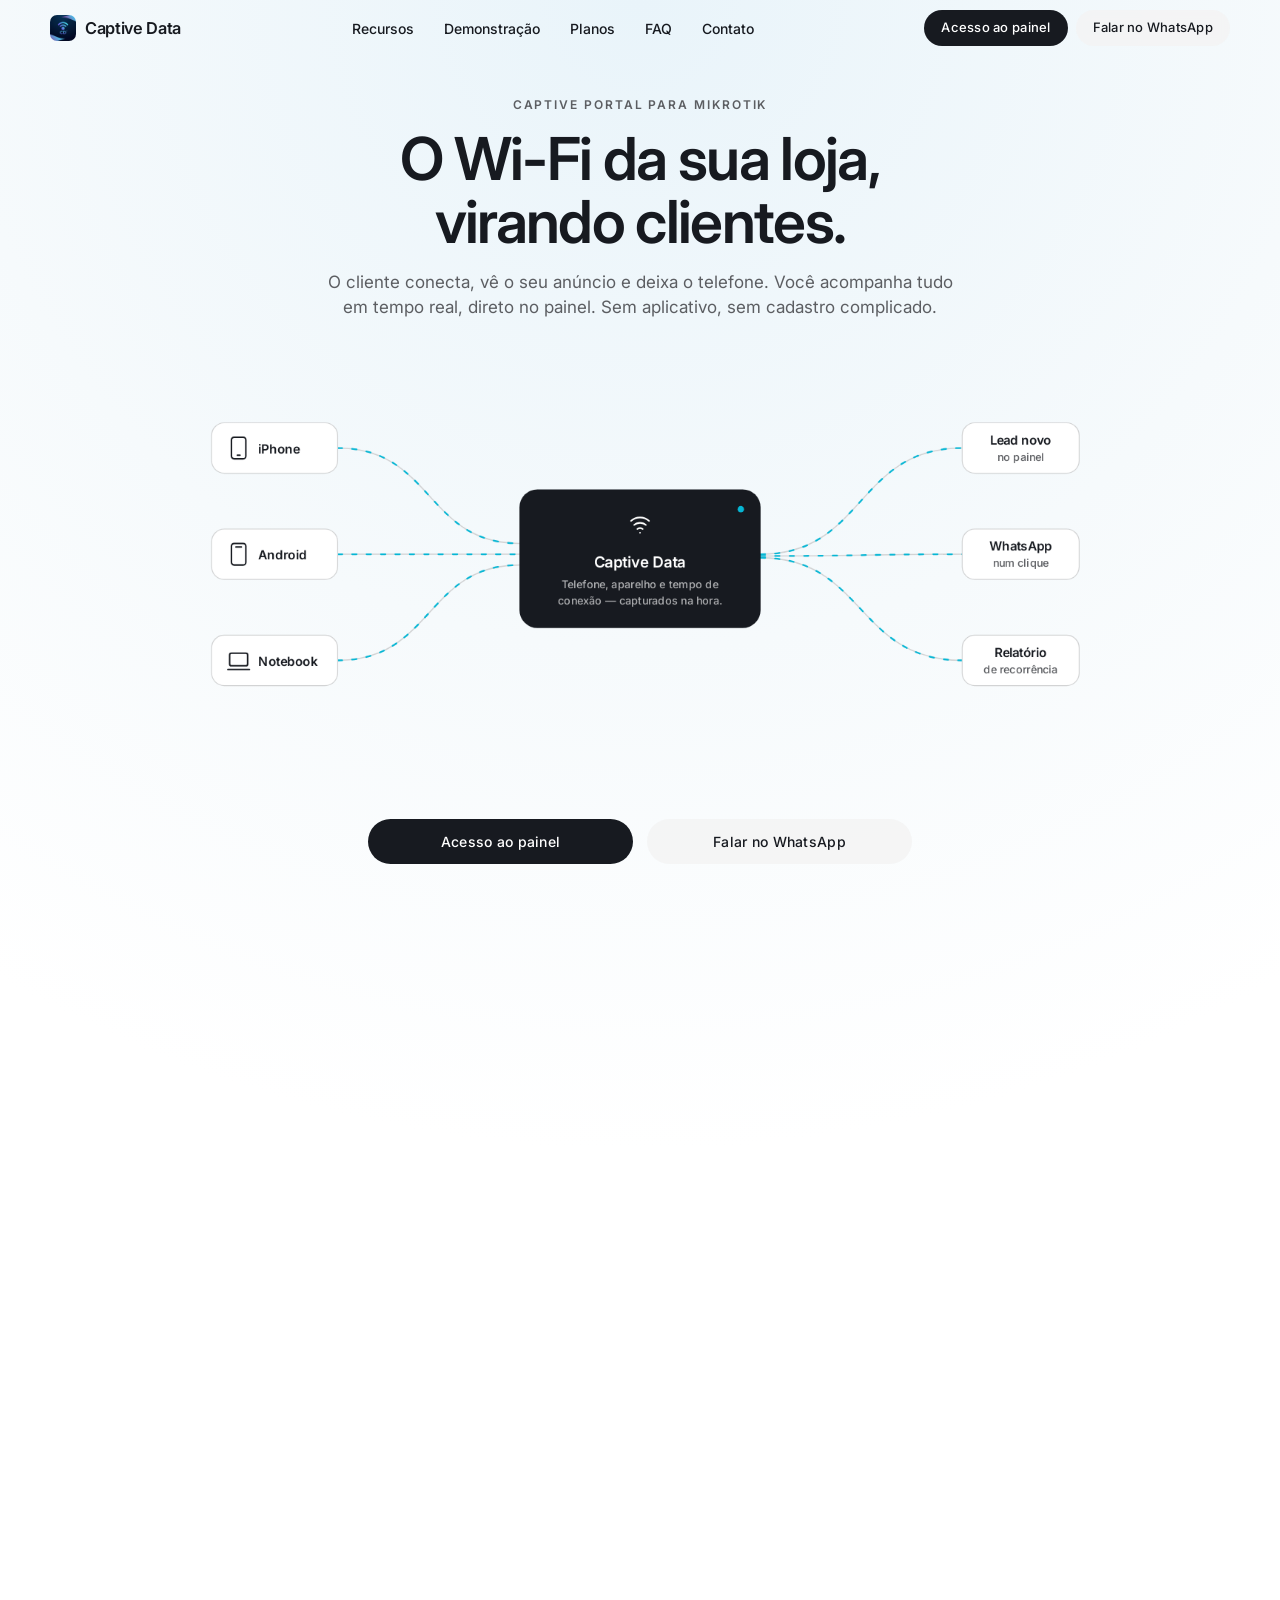
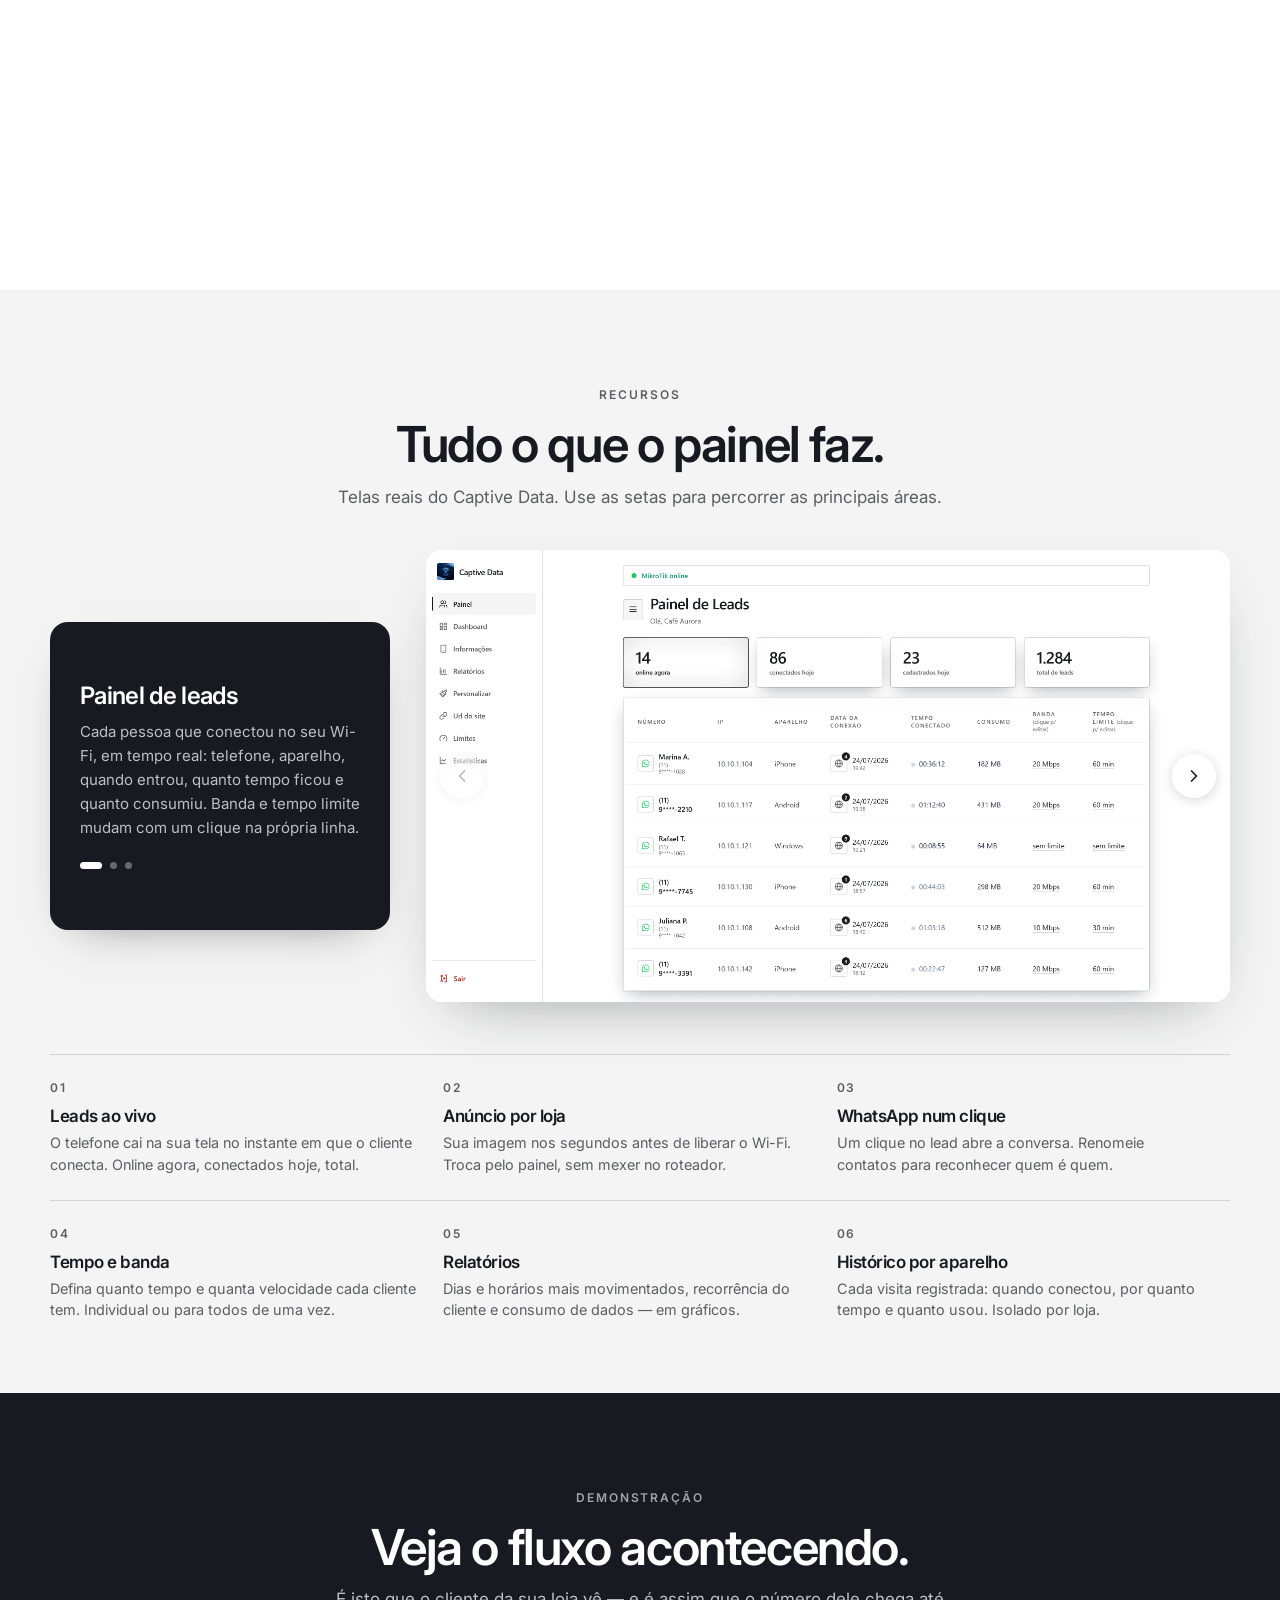
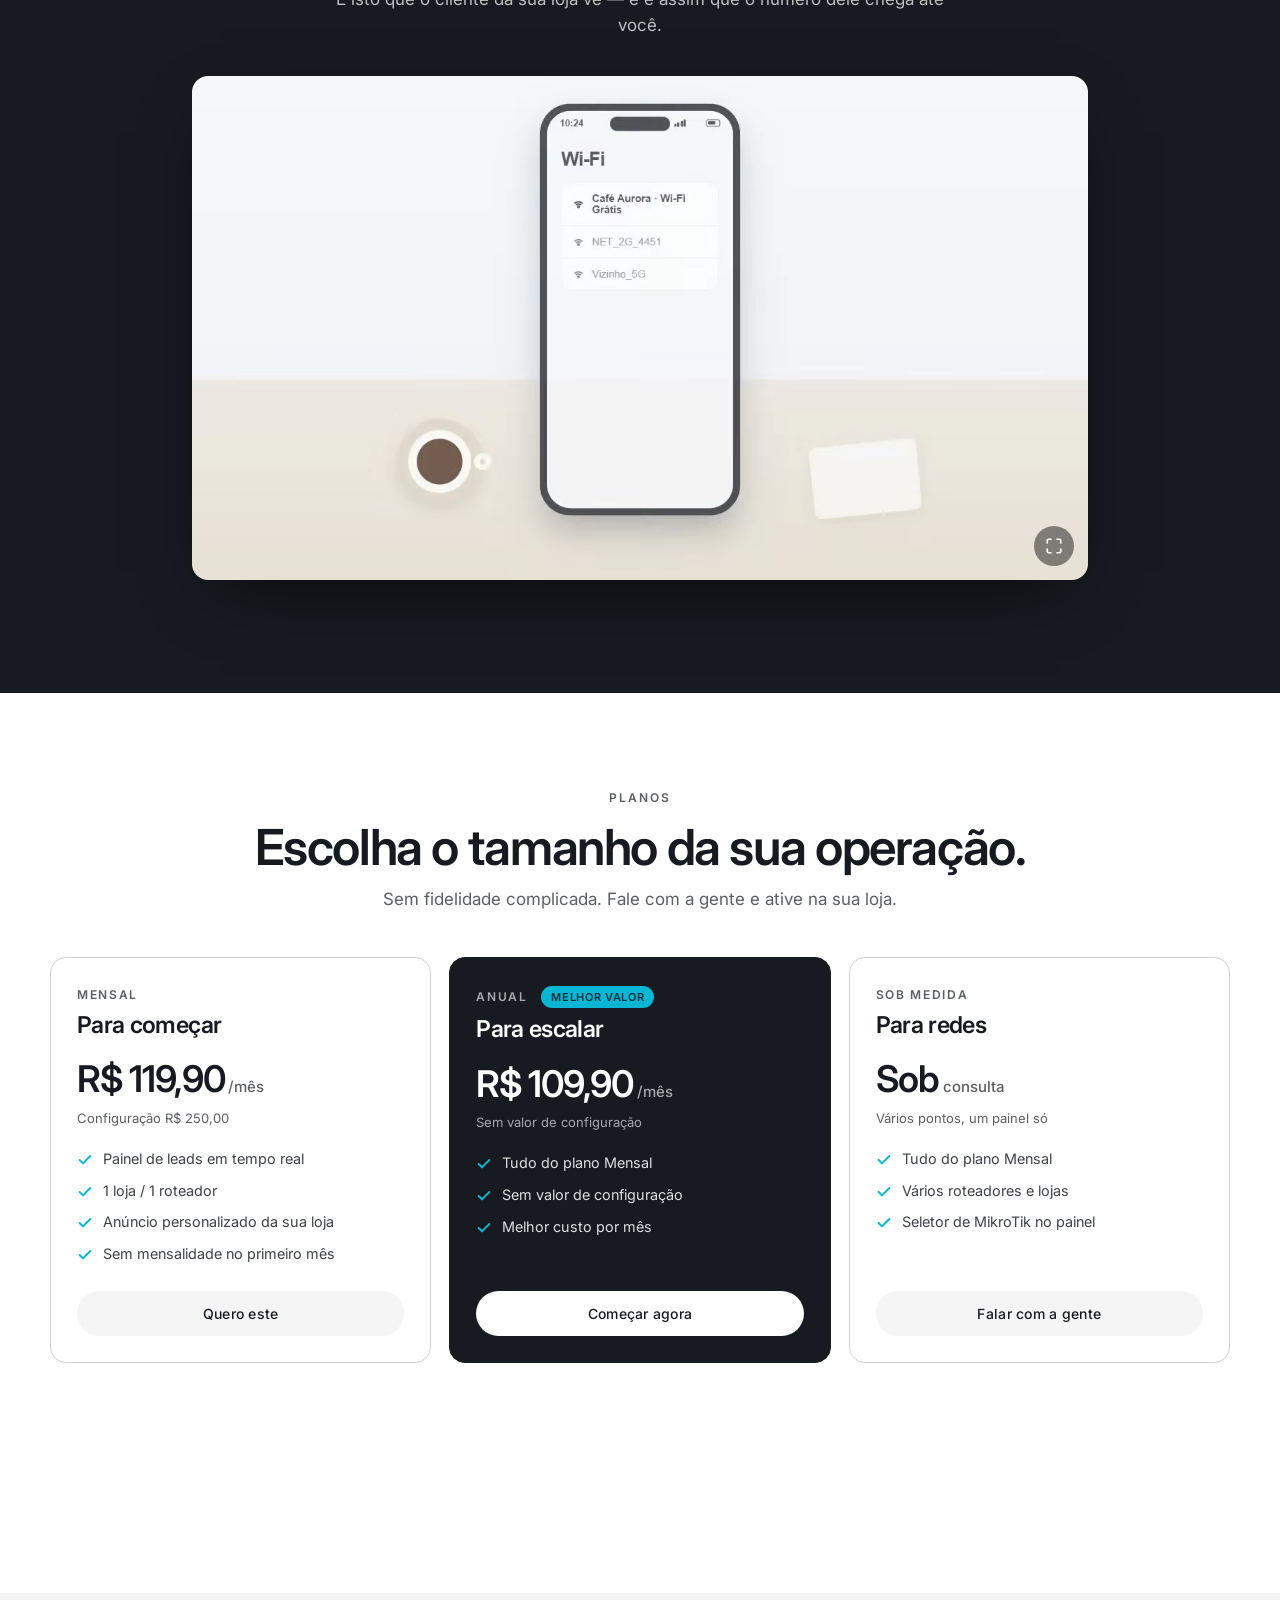
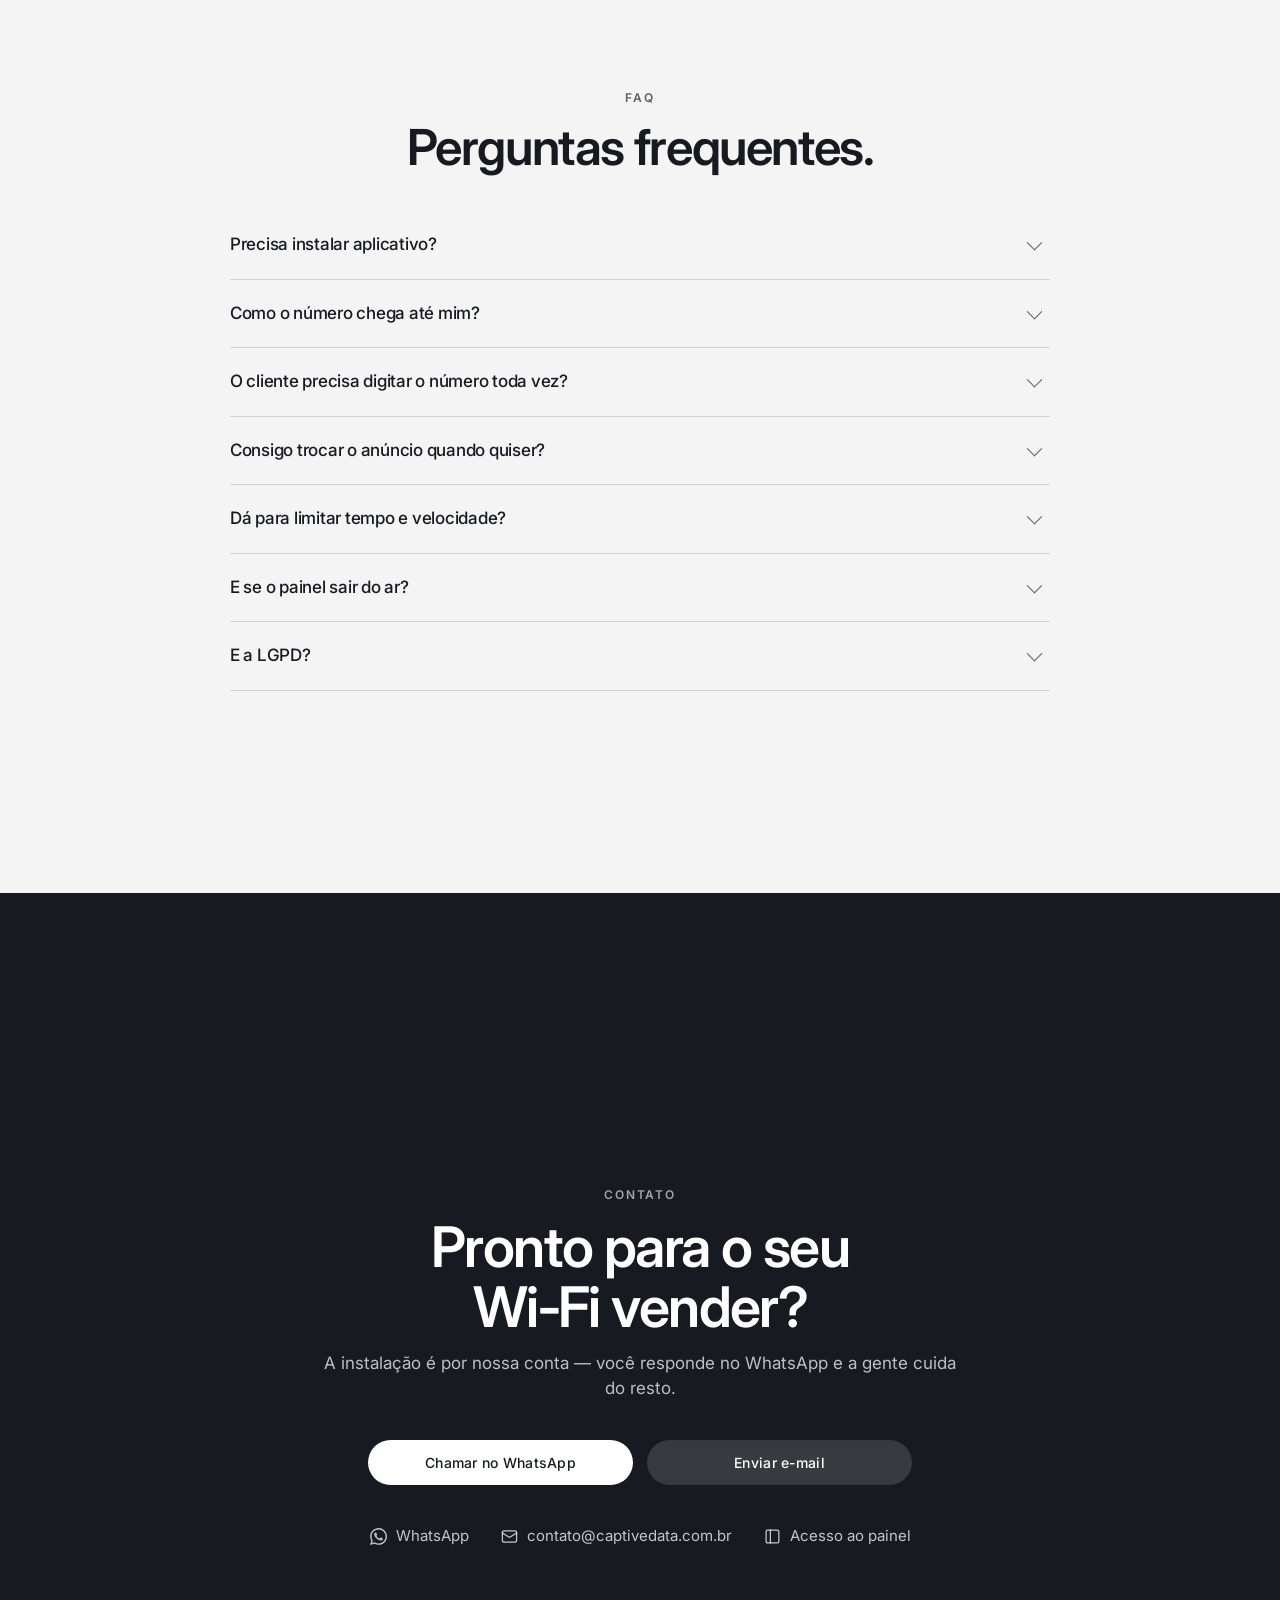
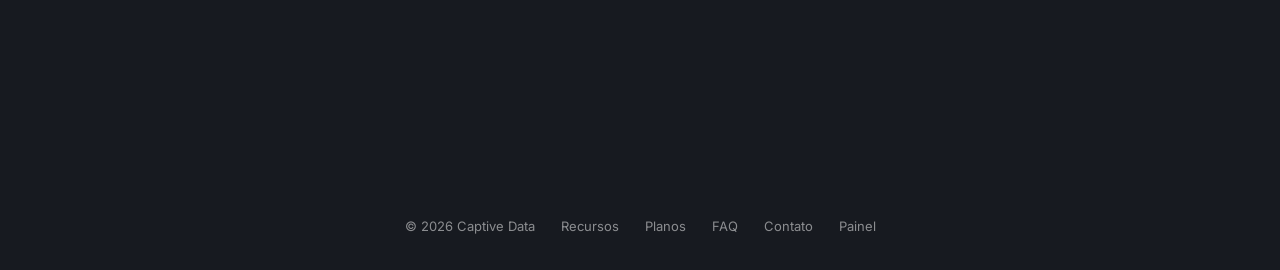
==== commit 2c897941: "Landing: refaz os prints da galeria com o tema Tesla do painel Os tres prints eram do tema antigo (g" ====
--- a/index.html
+++ b/index.html
@@ -491,9 +491,9 @@
   <div class="gal rv rv-2" id="gal">
     <div class="gal-view">
       <div class="gal-track" id="galTrack">
-        <div class="gal-item"><img src="assets/shot-painel.webp?v=2" alt="Painel de leads do Captive Data" width="3200" height="1800" decoding="async"></div>
-        <div class="gal-item"><img src="assets/shot-dashboard.webp?v=2" alt="Dashboard de recorrência" width="3200" height="1800" loading="lazy" decoding="async"></div>
-        <div class="gal-item"><img src="assets/shot-anuncio.webp?v=2" alt="Personalização do anúncio, logo e cores" width="3200" height="1800" loading="lazy" decoding="async"></div>
+        <div class="gal-item"><img src="assets/shot-painel.webp?v=3" alt="Painel de leads do Captive Data" width="3200" height="1800" decoding="async"></div>
+        <div class="gal-item"><img src="assets/shot-dashboard.webp?v=3" alt="Dashboard de recorrência" width="3200" height="1800" loading="lazy" decoding="async"></div>
+        <div class="gal-item"><img src="assets/shot-anuncio.webp?v=3" alt="Personalização do anúncio, logo e cores" width="3200" height="1800" loading="lazy" decoding="async"></div>
       </div>
       <button class="gal-arrow gal-prev" id="galPrev" aria-label="Imagem anterior">
         <svg viewBox="0 0 24 24" fill="none" stroke="currentColor" stroke-width="2" stroke-linecap="round" stroke-linejoin="round"><path d="m15 18-6-6 6-6"/></svg>
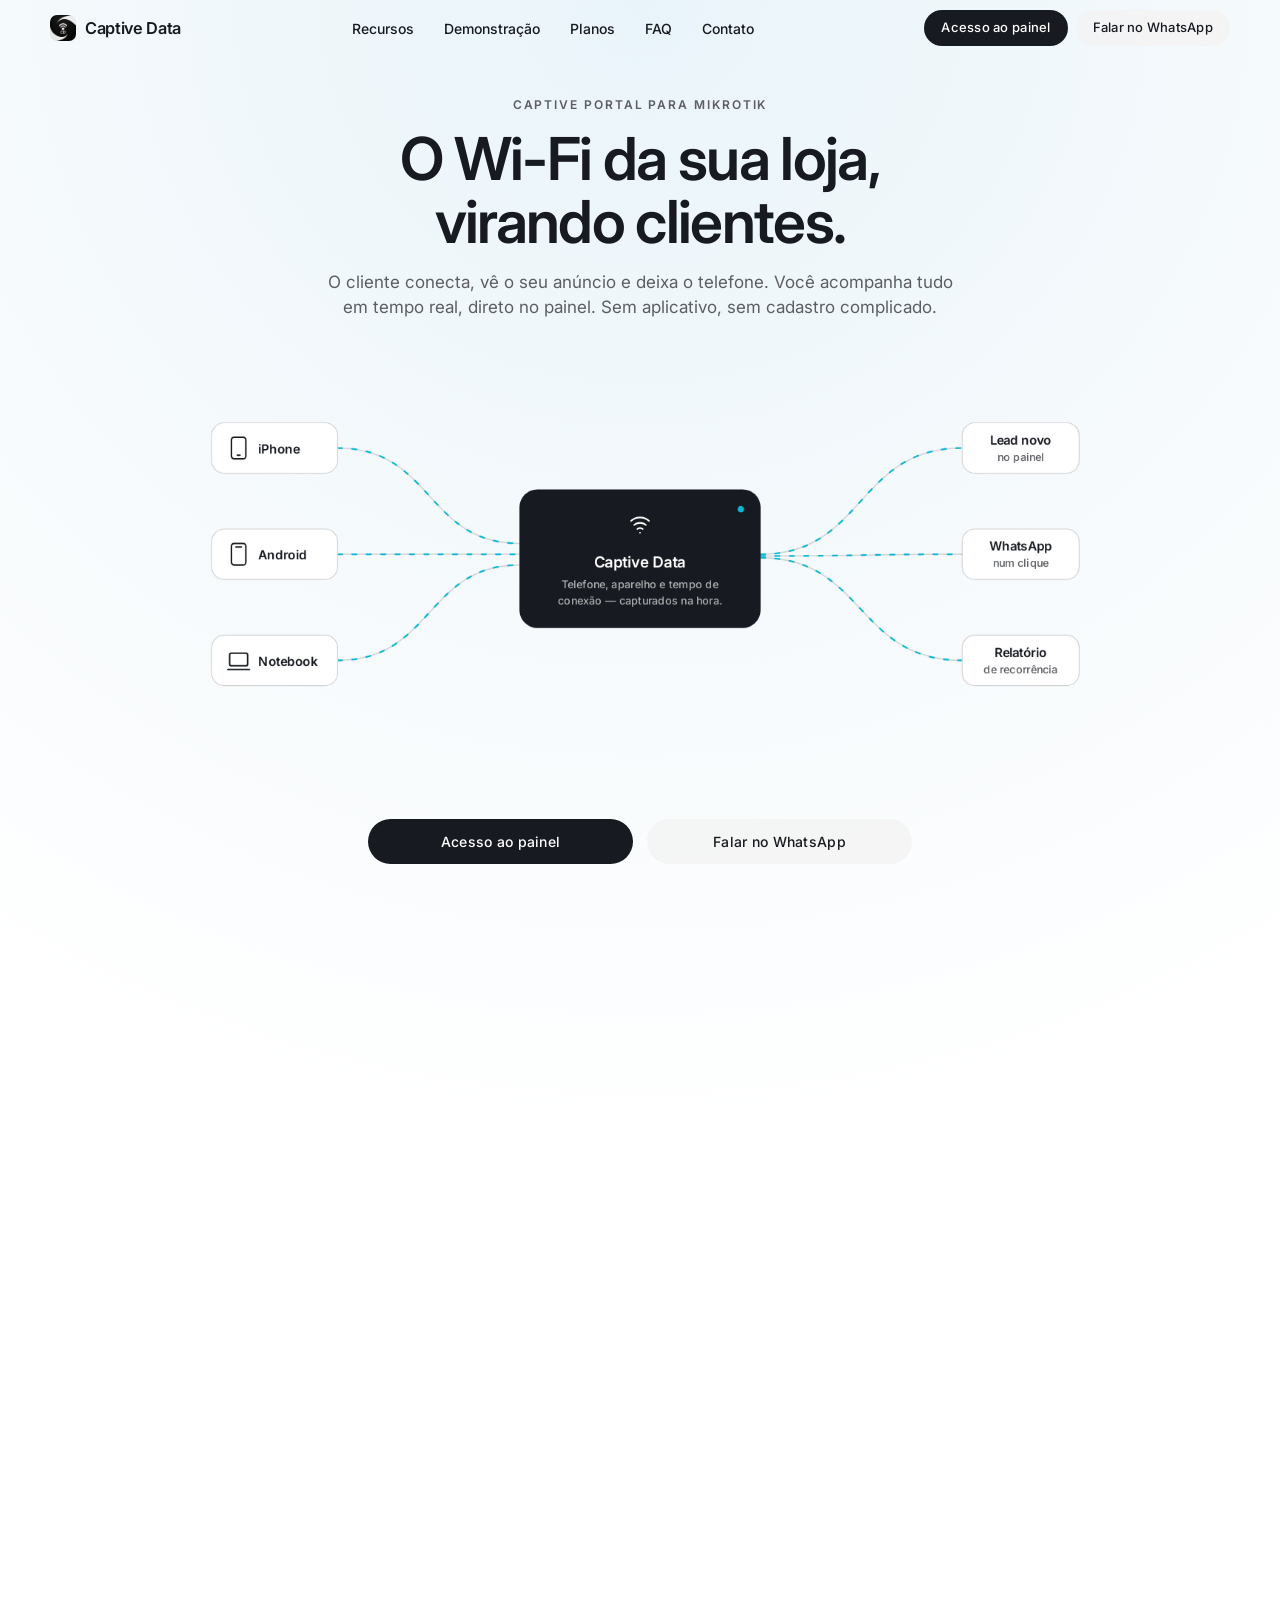
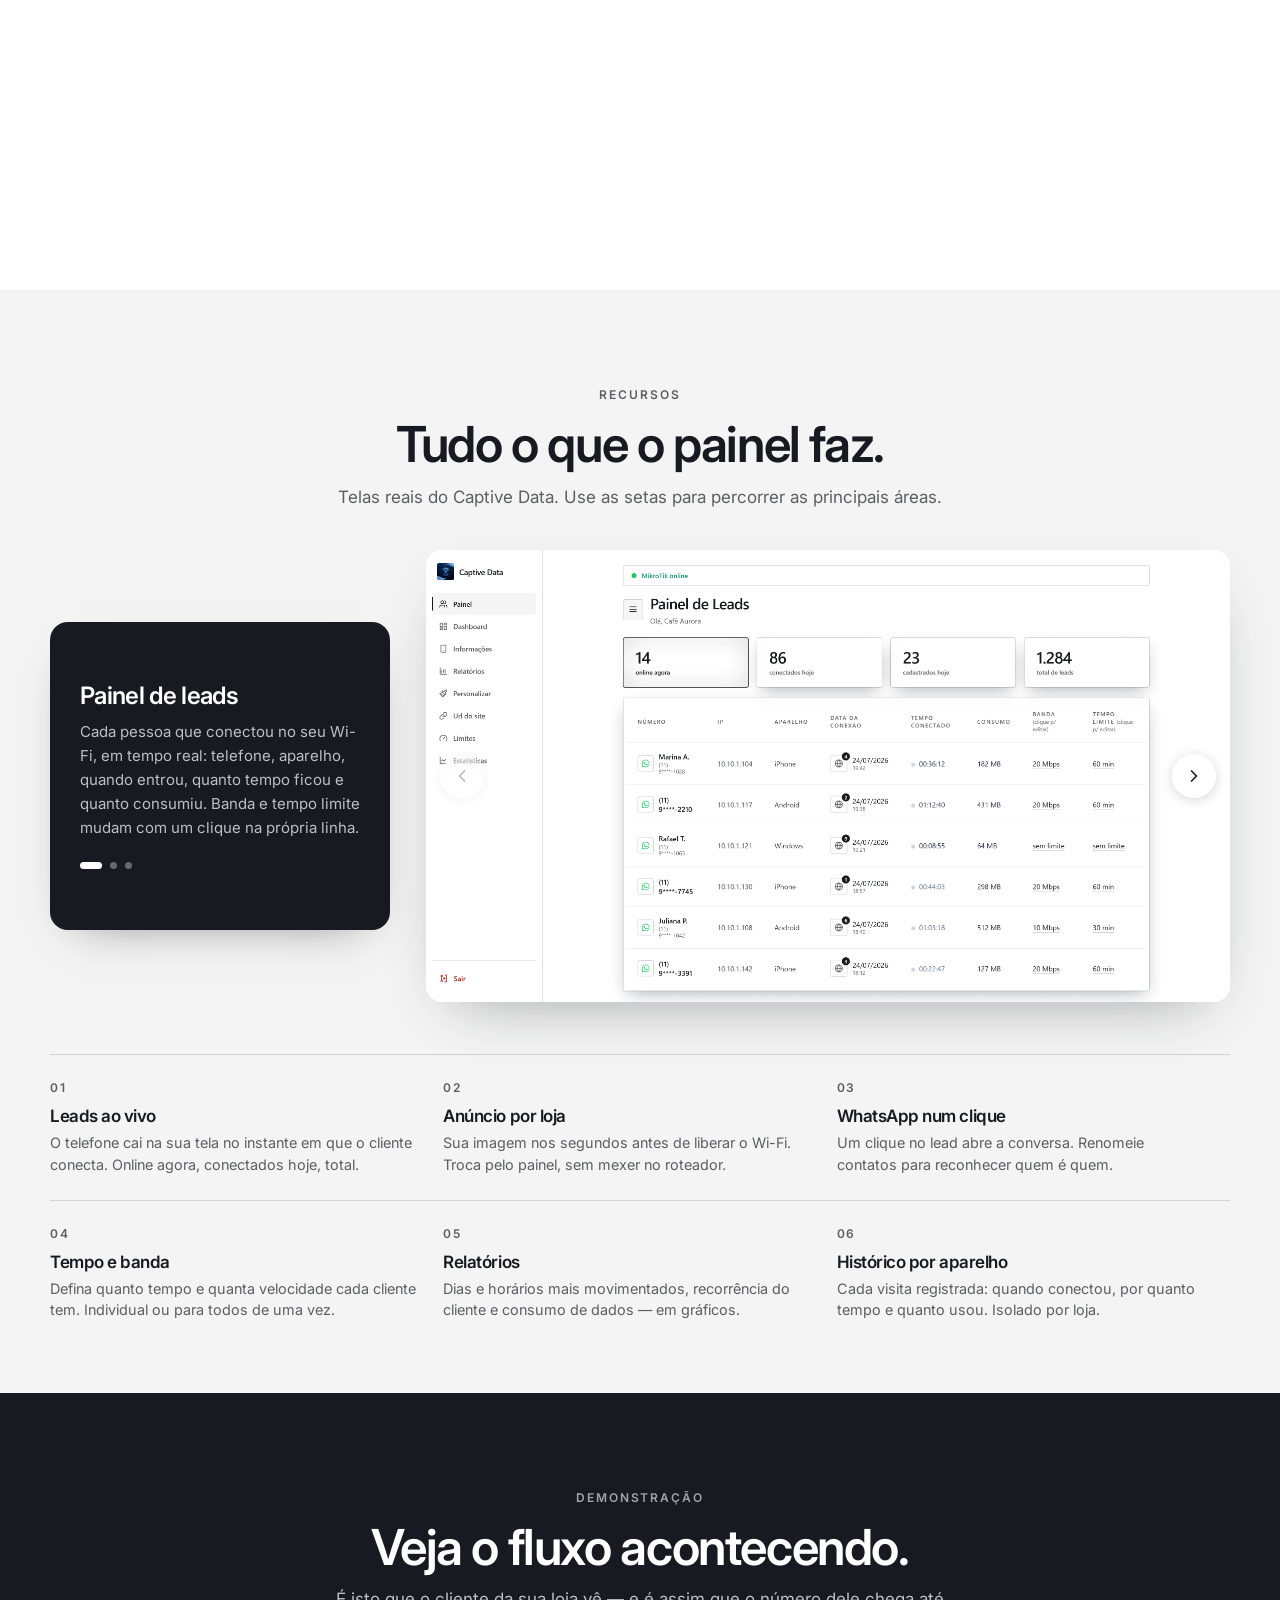
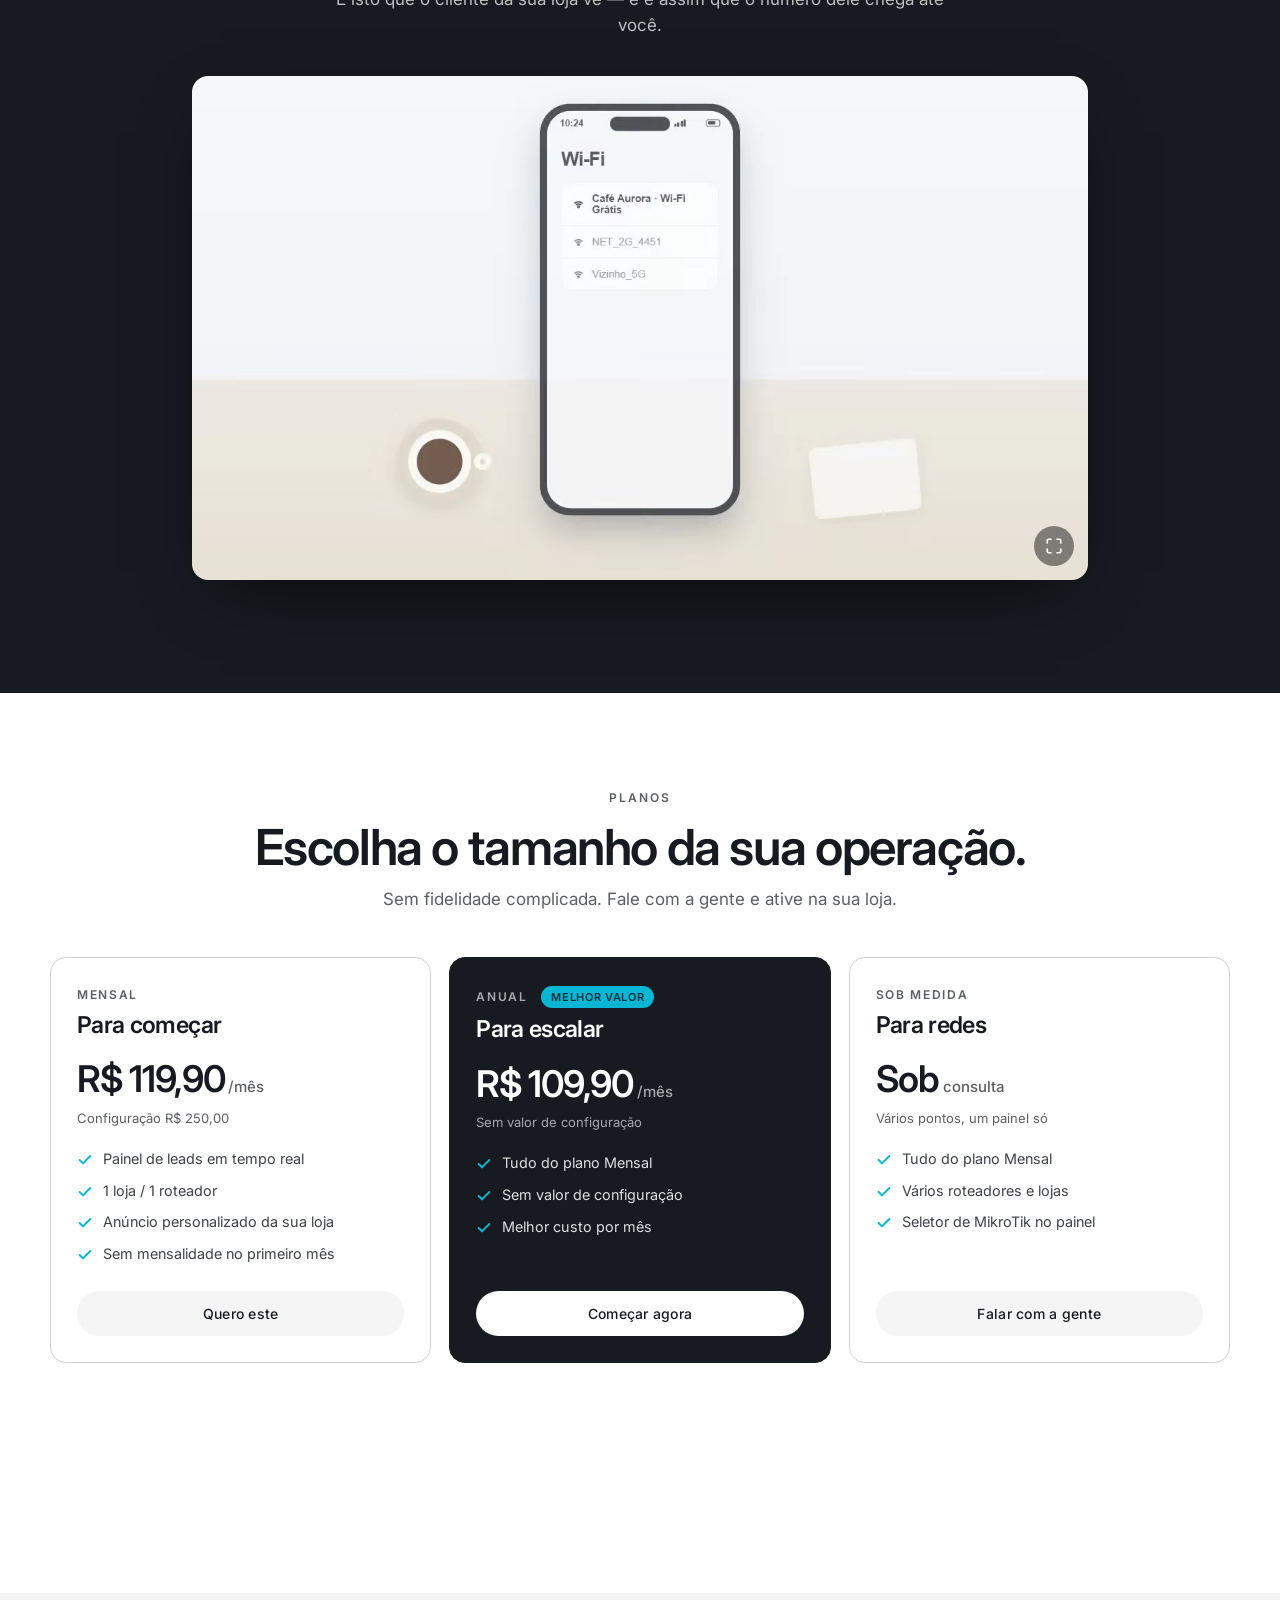
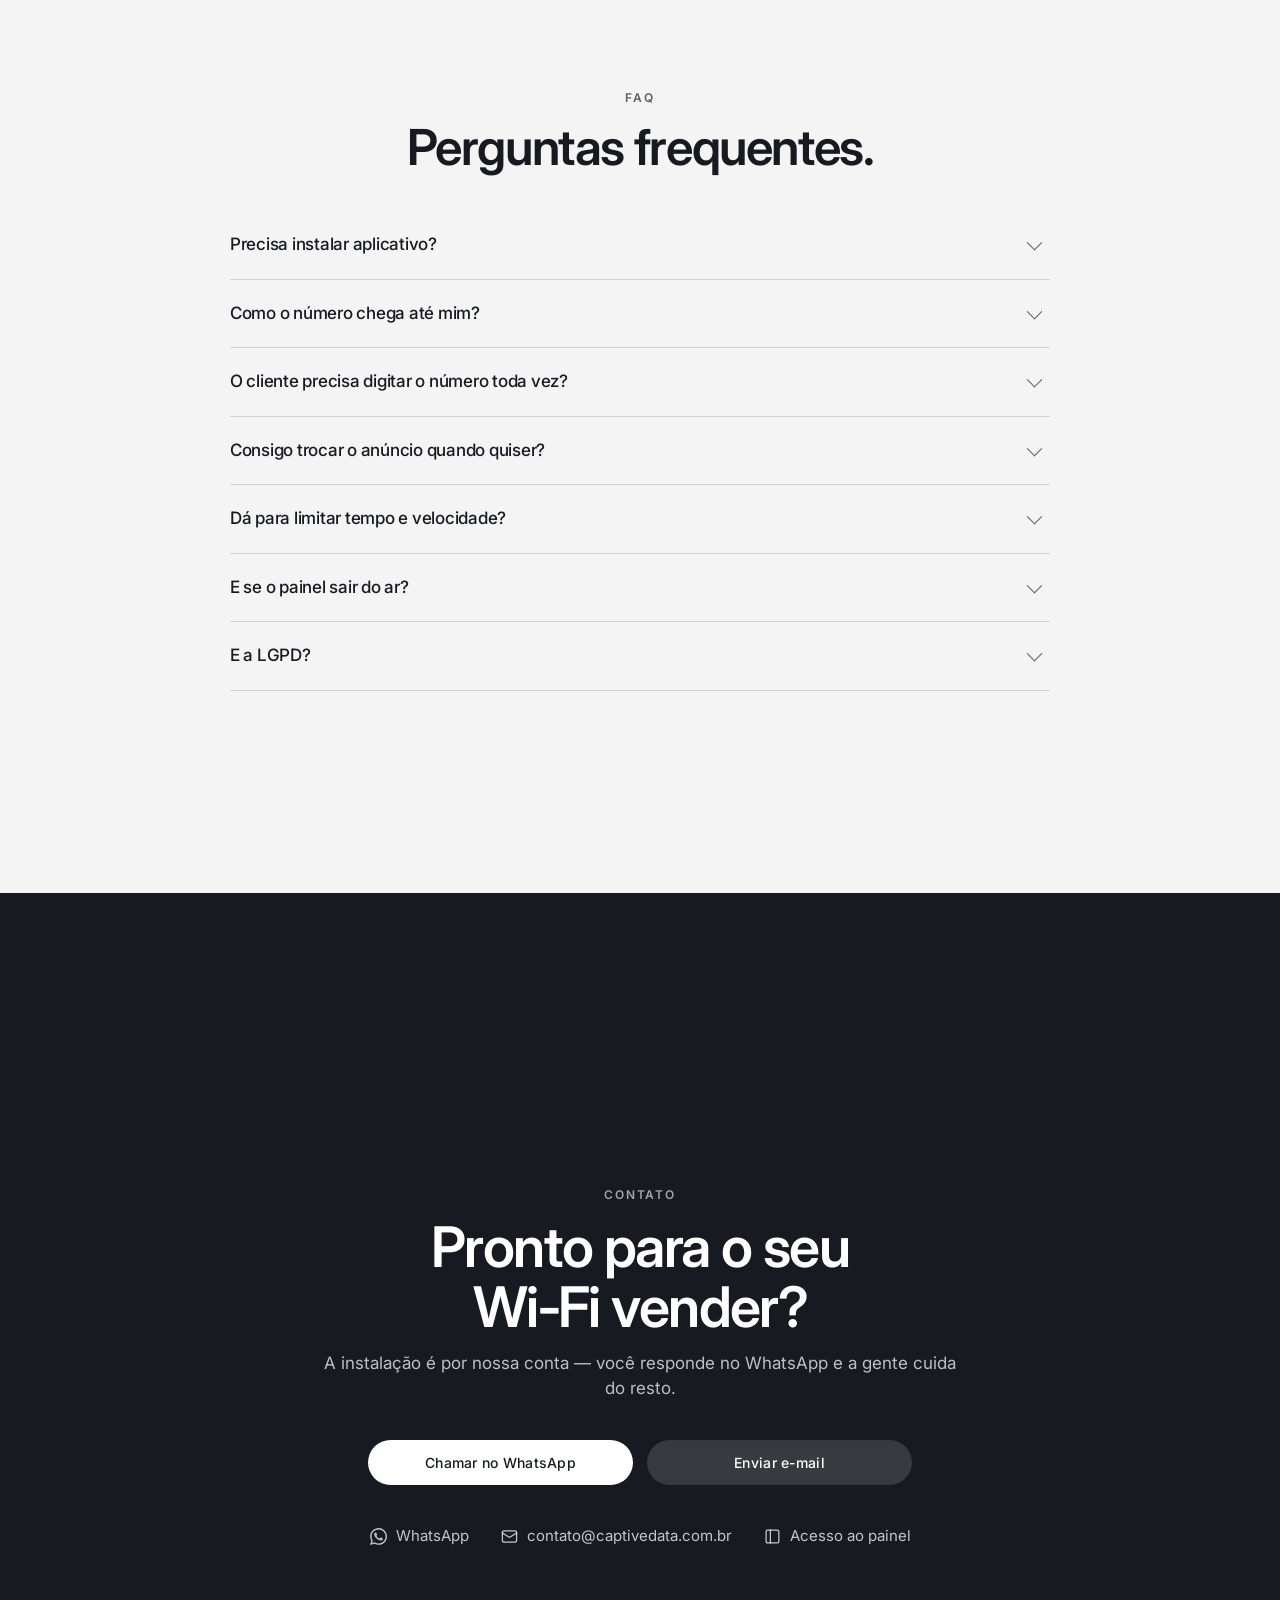
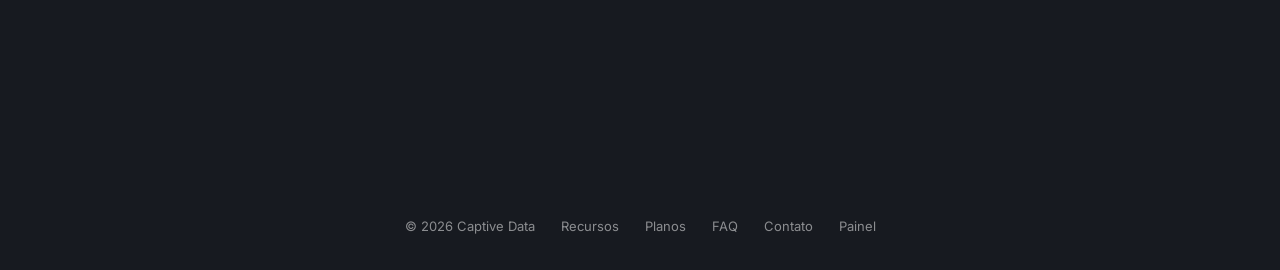
==== commit cc20b7d5: "Troca a marca do produto pela nova logo assets/logo.png (512), apple-touch-icon.png e o -precomposed" ====
--- a/index.html
+++ b/index.html
@@ -6,7 +6,7 @@
 <title>Captive Data — o Wi-Fi da sua loja virando clientes</title>
 <meta name="description" content="Captive portal para MikroTik: o cliente conecta no Wi-Fi, vê o seu anúncio e deixa o telefone. Você acompanha tudo em tempo real no painel.">
 <meta name="theme-color" content="#ffffff">
-<link rel="icon" href="assets/logo.png?v=3" type="image/png">
+<link rel="icon" href="assets/logo.png?v=4" type="image/png">
 <link rel="apple-touch-icon" sizes="180x180" href="/apple-touch-icon.png">
 <link rel="preconnect" href="https://fonts.googleapis.com">
 <link rel="preconnect" href="https://fonts.gstatic.com" crossorigin>
@@ -366,7 +366,7 @@
 <!-- ===================== NAV ===================== -->
 <nav class="nav" id="nav">
   <div class="nav-in">
-    <a href="#topo" class="brand"><img src="assets/logo.png?v=3" alt=""><span>Captive Data</span></a>
+    <a href="#topo" class="brand"><img src="assets/logo.png?v=4" alt=""><span>Captive Data</span></a>
     <div class="nav-links">
       <a href="#recursos">Recursos</a>
       <a href="#demonstracao">Demonstração</a>
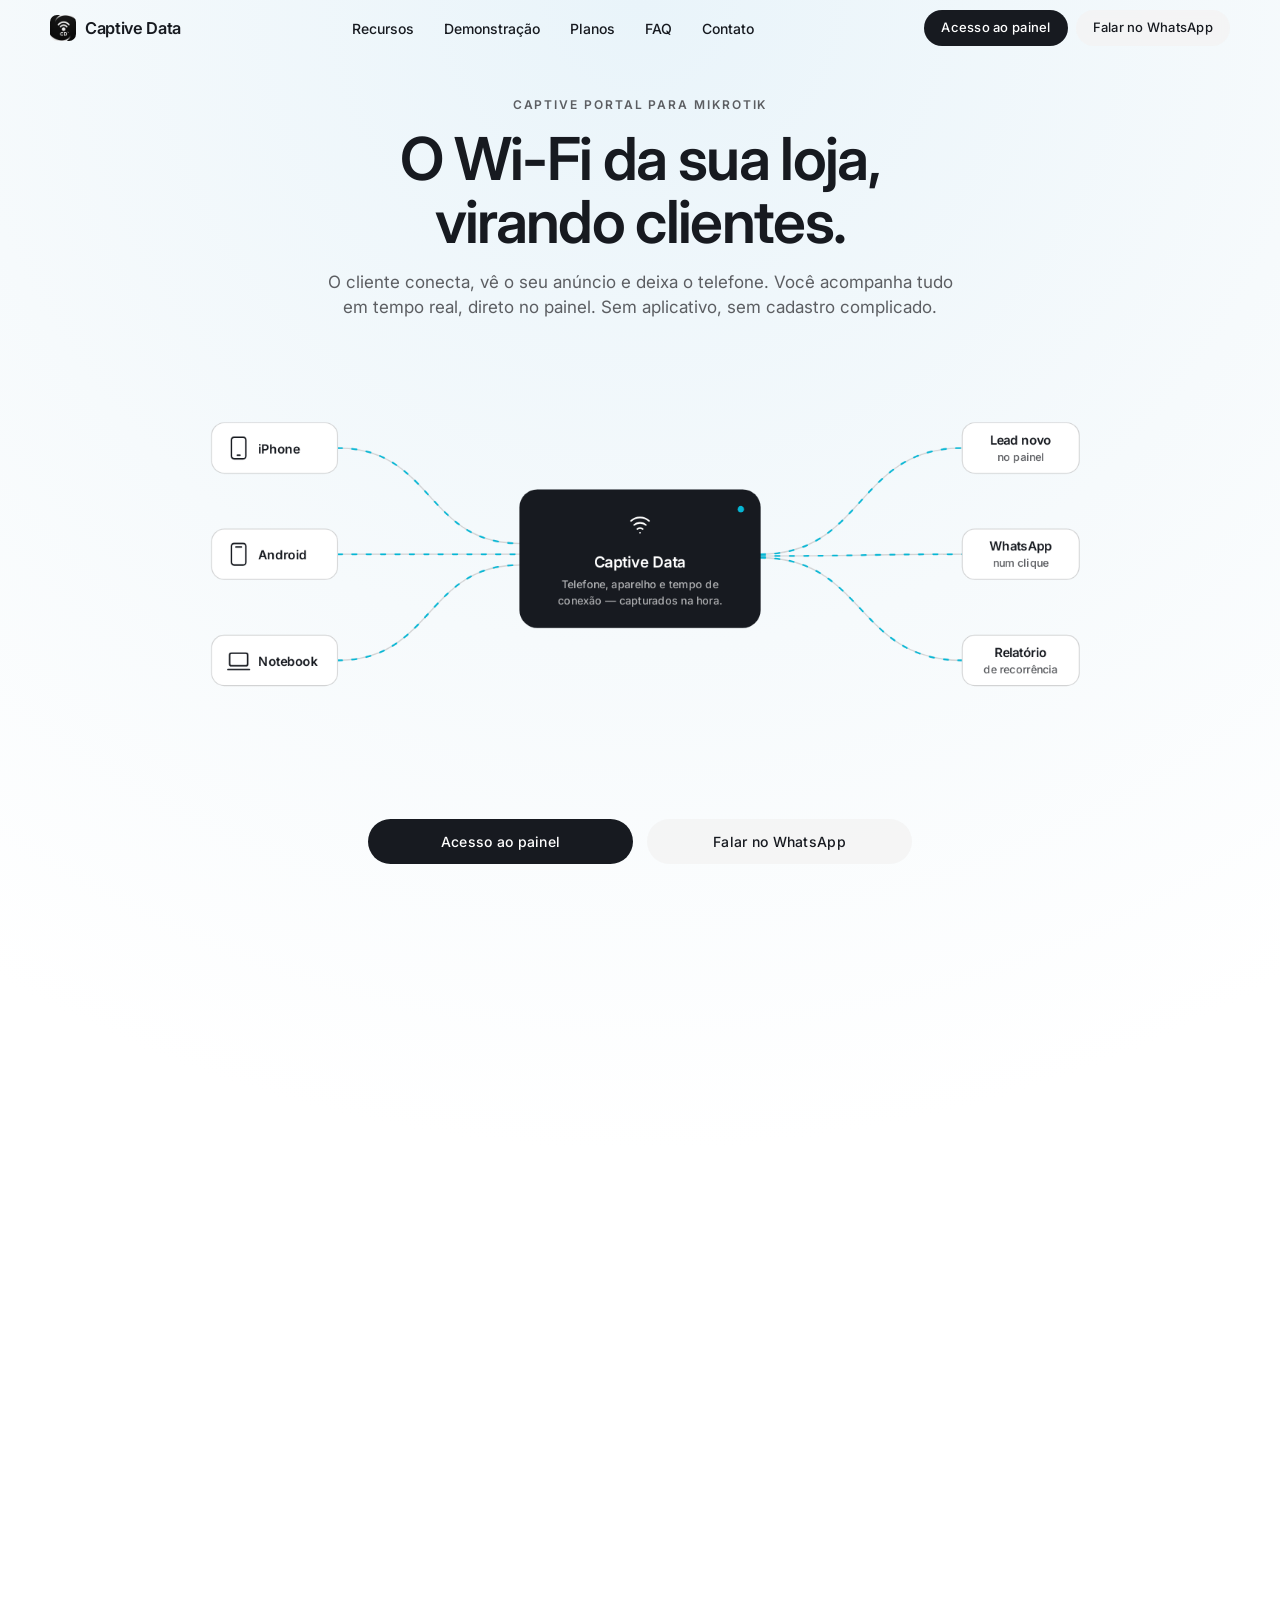
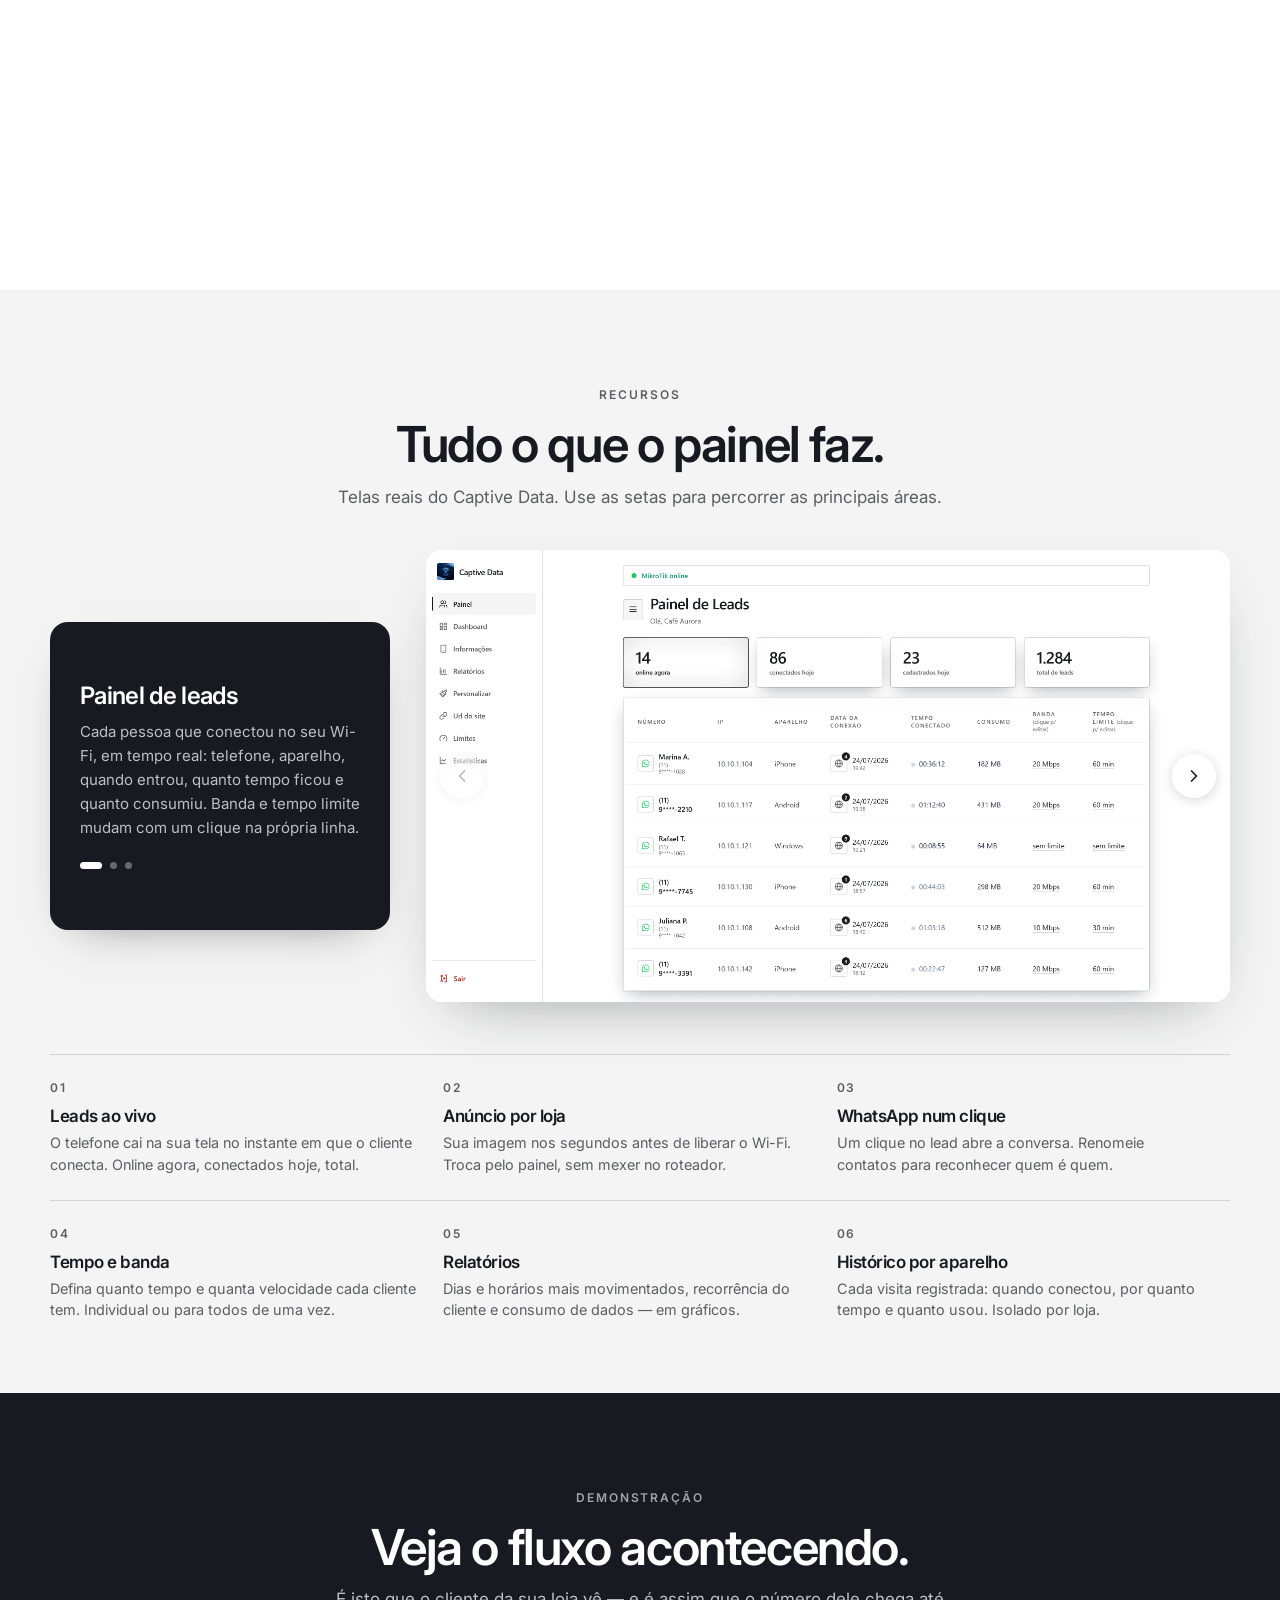
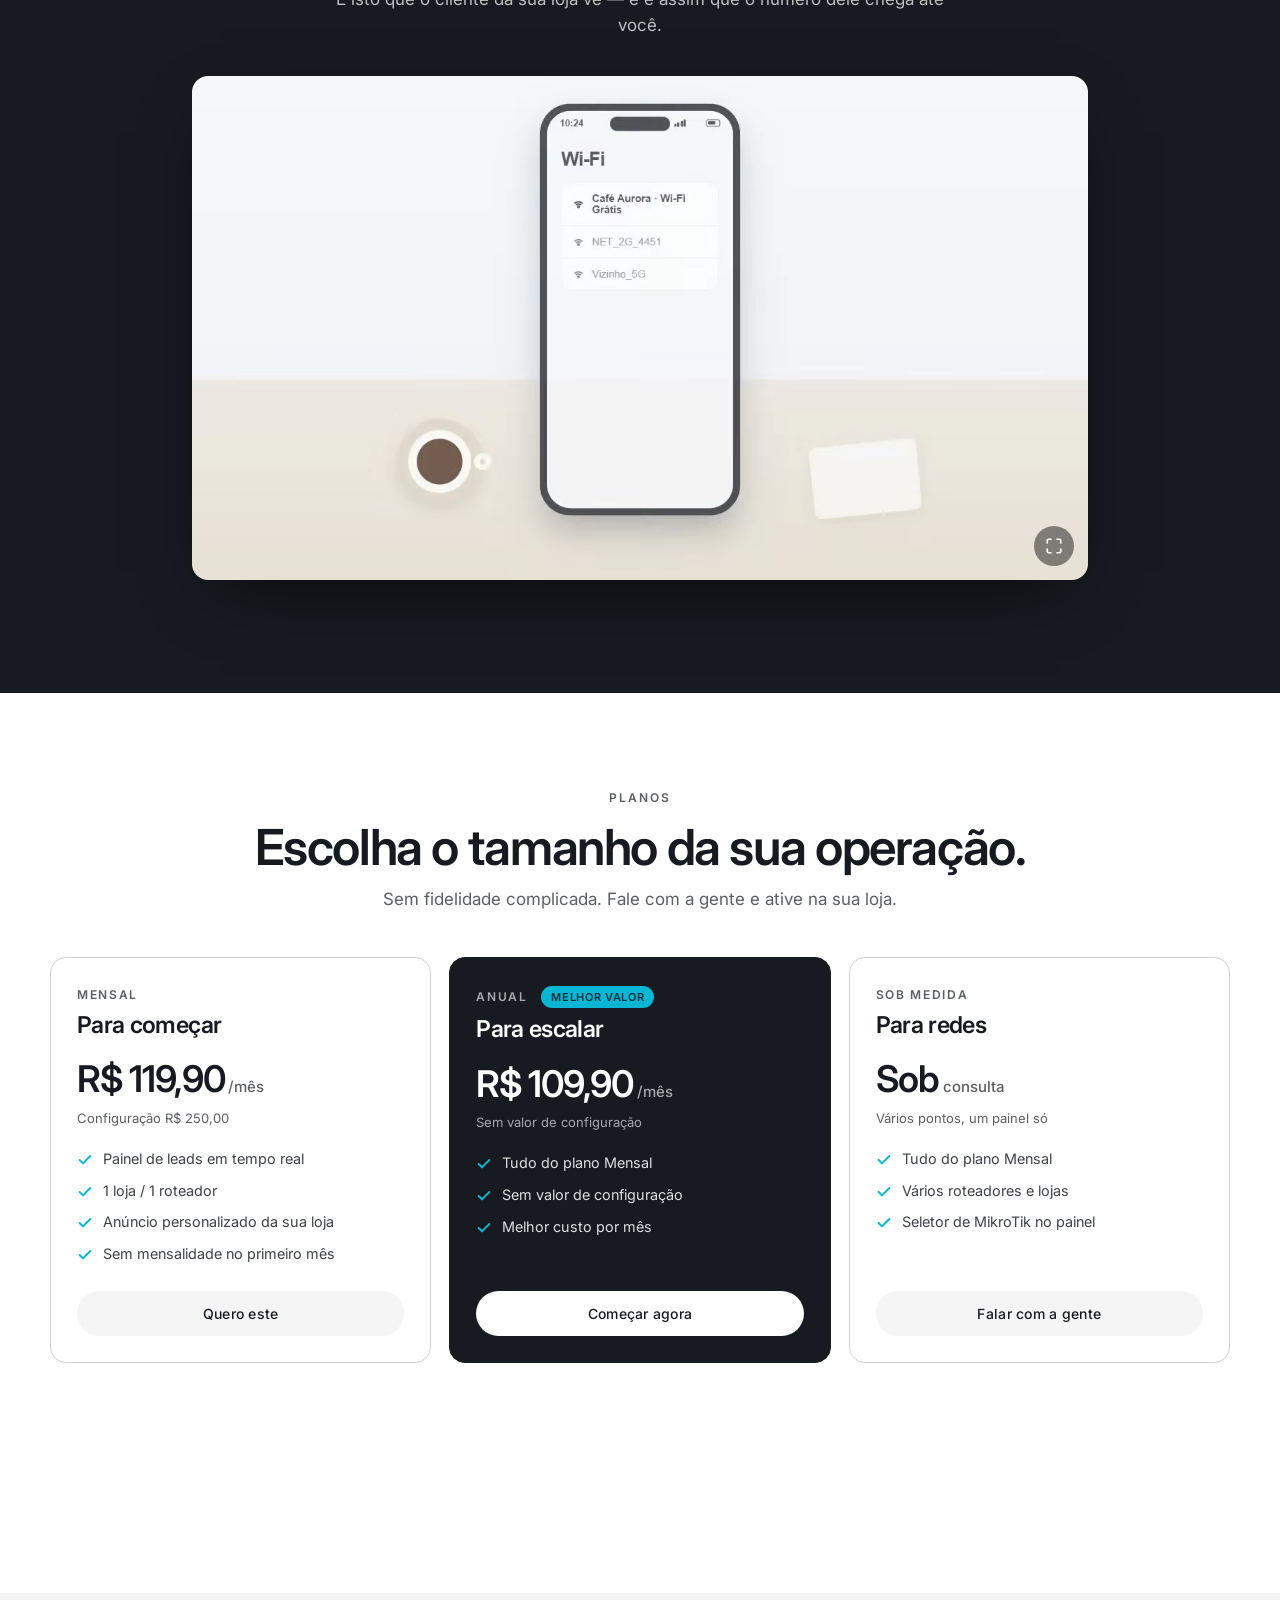
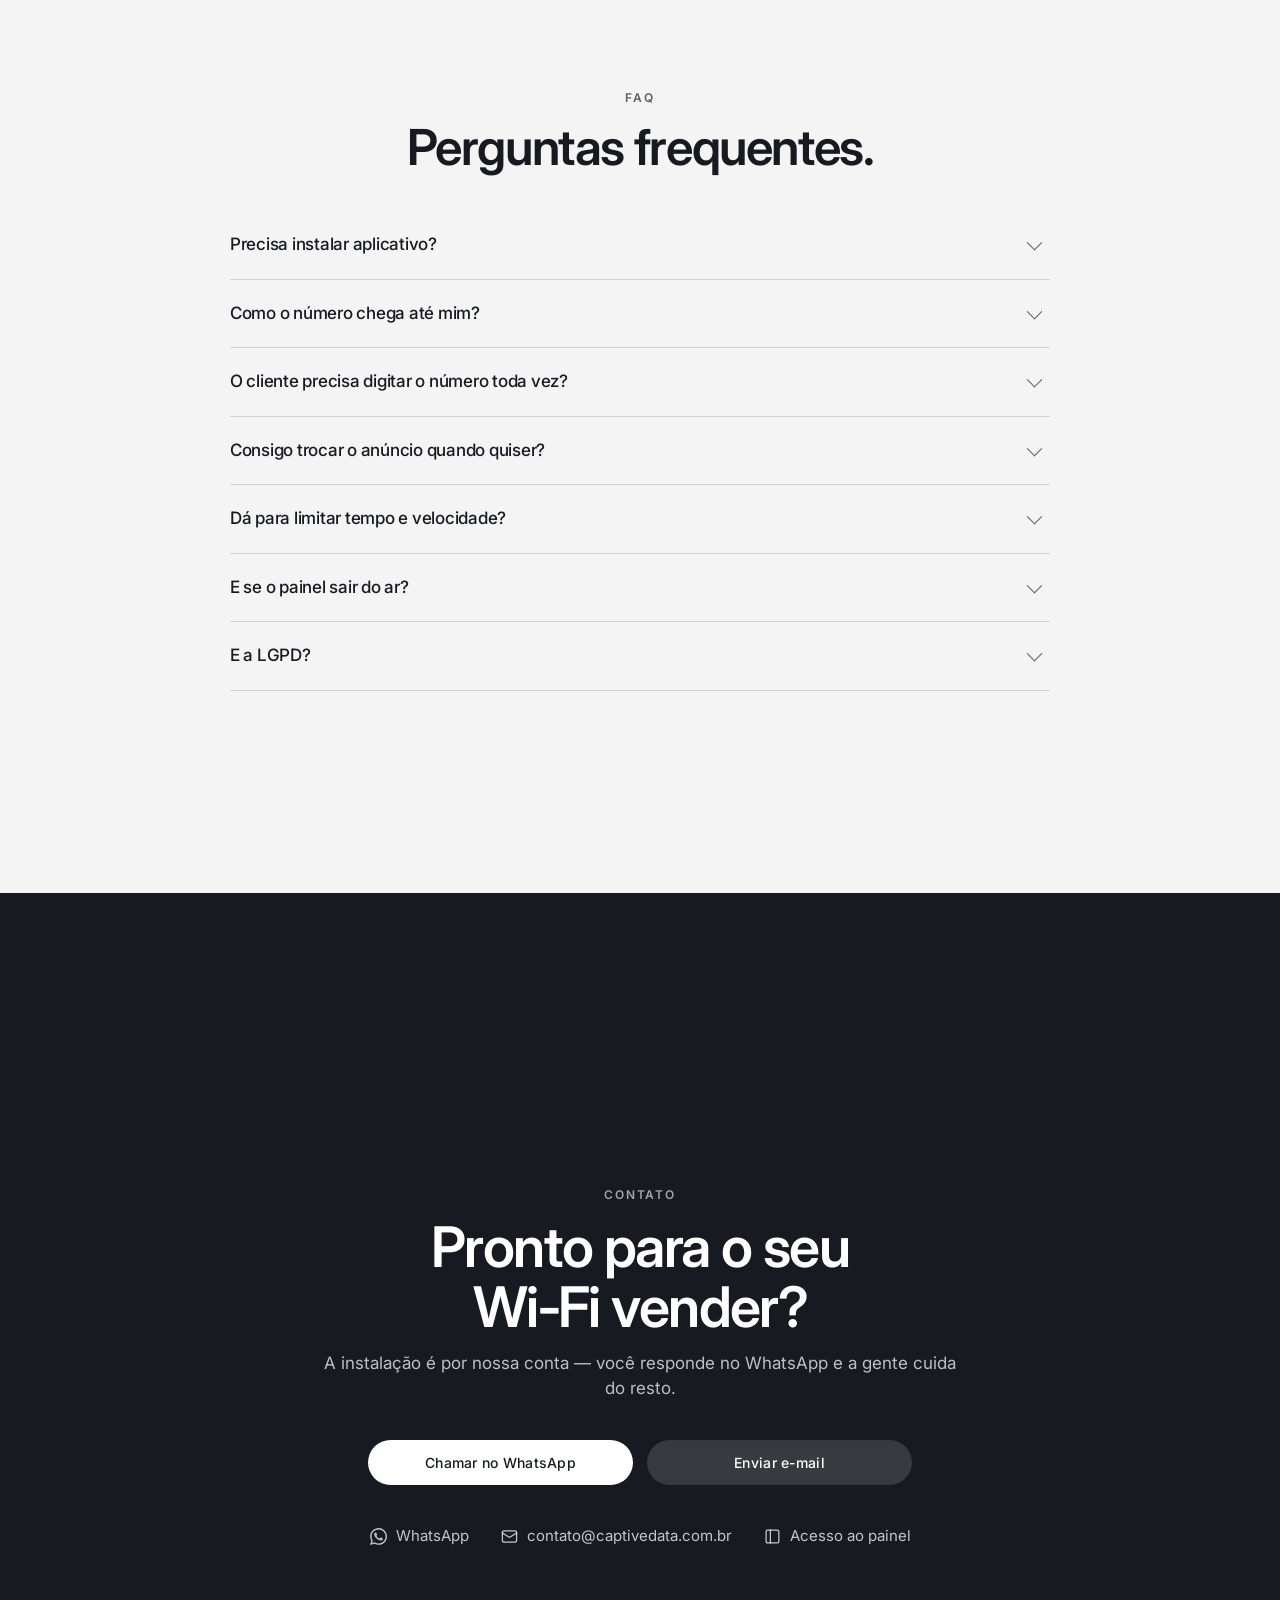
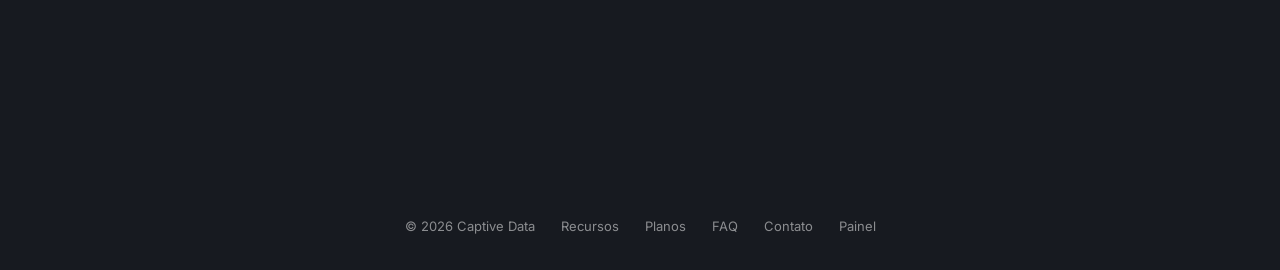
==== commit 4ef6d4f1: "Icone com zoom no simbolo e banner novo da marca A arte quadrada tem muita margem: o simbolo ocupava" ====
--- a/index.html
+++ b/index.html
@@ -6,7 +6,7 @@
 <title>Captive Data — o Wi-Fi da sua loja virando clientes</title>
 <meta name="description" content="Captive portal para MikroTik: o cliente conecta no Wi-Fi, vê o seu anúncio e deixa o telefone. Você acompanha tudo em tempo real no painel.">
 <meta name="theme-color" content="#ffffff">
-<link rel="icon" href="assets/logo.png?v=4" type="image/png">
+<link rel="icon" href="assets/logo-icone.png?v=1" type="image/png">
 <link rel="apple-touch-icon" sizes="180x180" href="/apple-touch-icon.png">
 <link rel="preconnect" href="https://fonts.googleapis.com">
 <link rel="preconnect" href="https://fonts.gstatic.com" crossorigin>
@@ -366,7 +366,7 @@
 <!-- ===================== NAV ===================== -->
 <nav class="nav" id="nav">
   <div class="nav-in">
-    <a href="#topo" class="brand"><img src="assets/logo.png?v=4" alt=""><span>Captive Data</span></a>
+    <a href="#topo" class="brand"><img src="assets/logo-icone.png?v=1" alt=""><span>Captive Data</span></a>
     <div class="nav-links">
       <a href="#recursos">Recursos</a>
       <a href="#demonstracao">Demonstração</a>
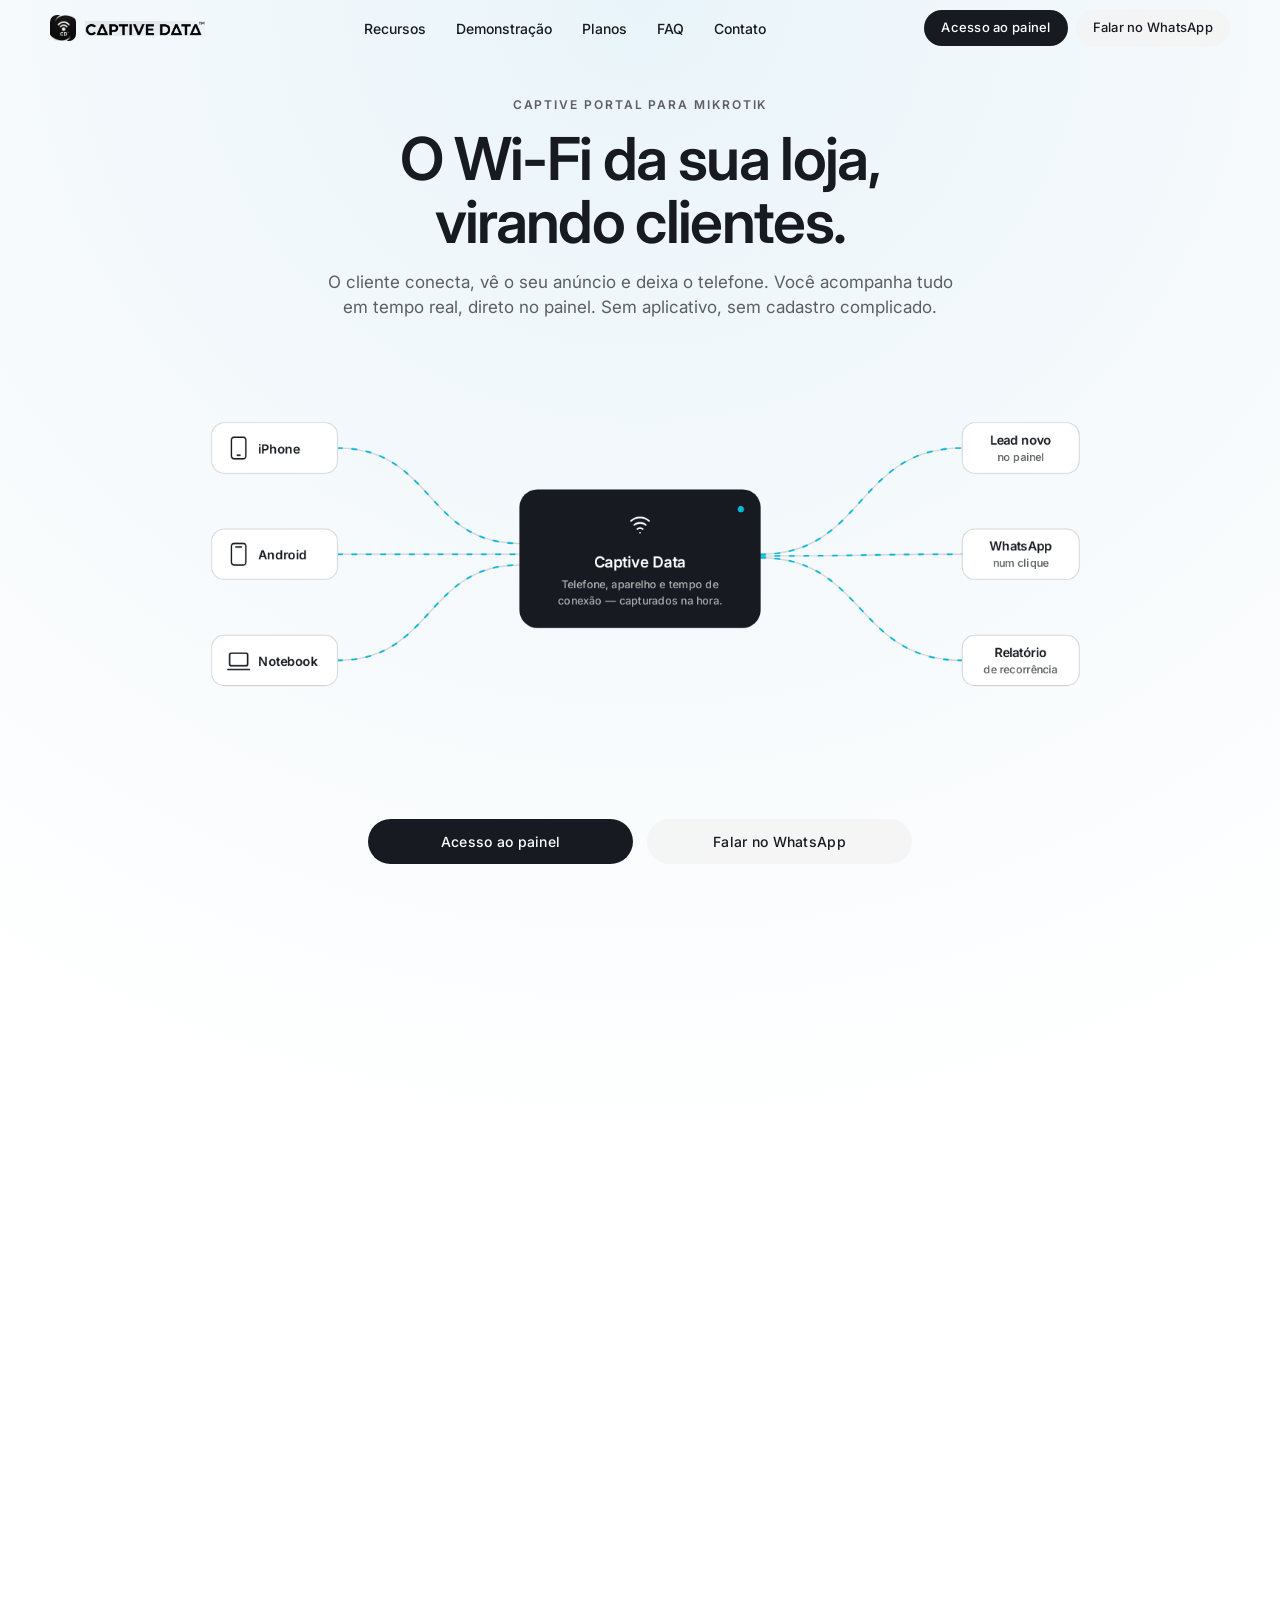
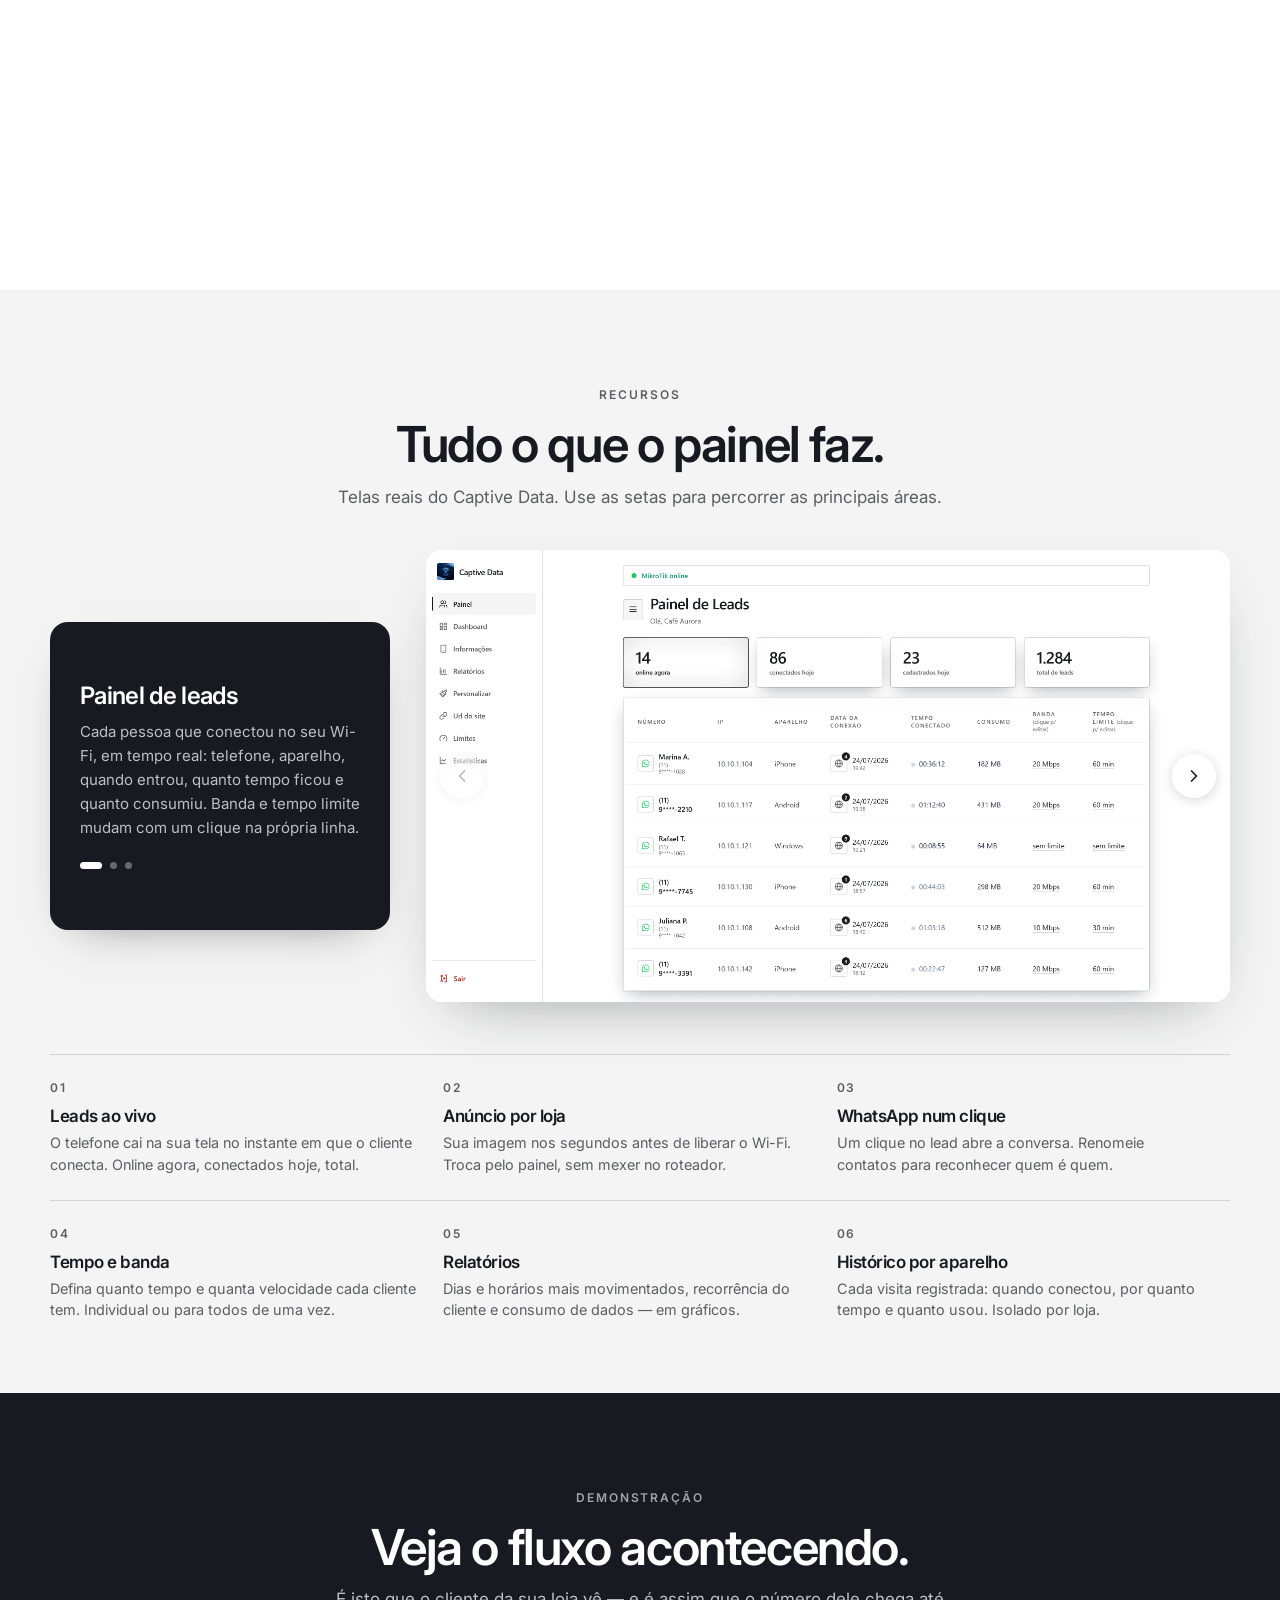
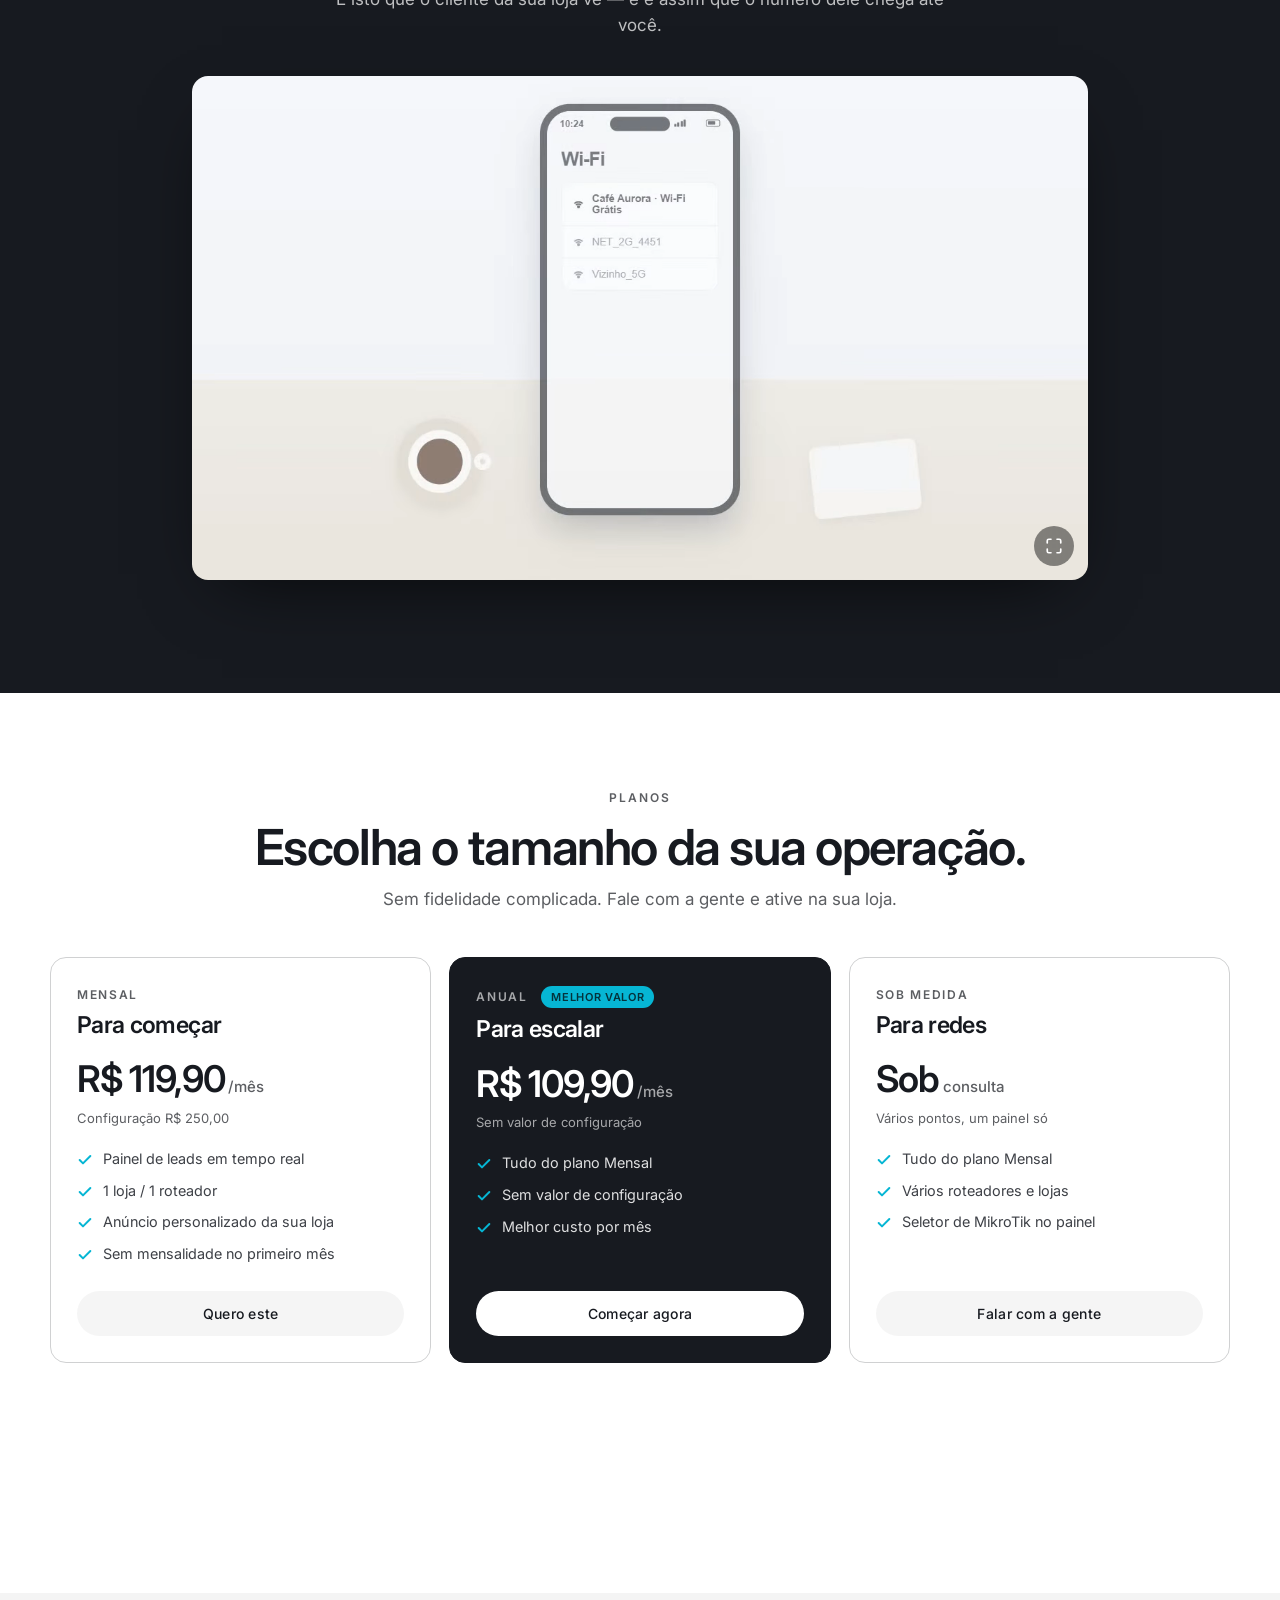
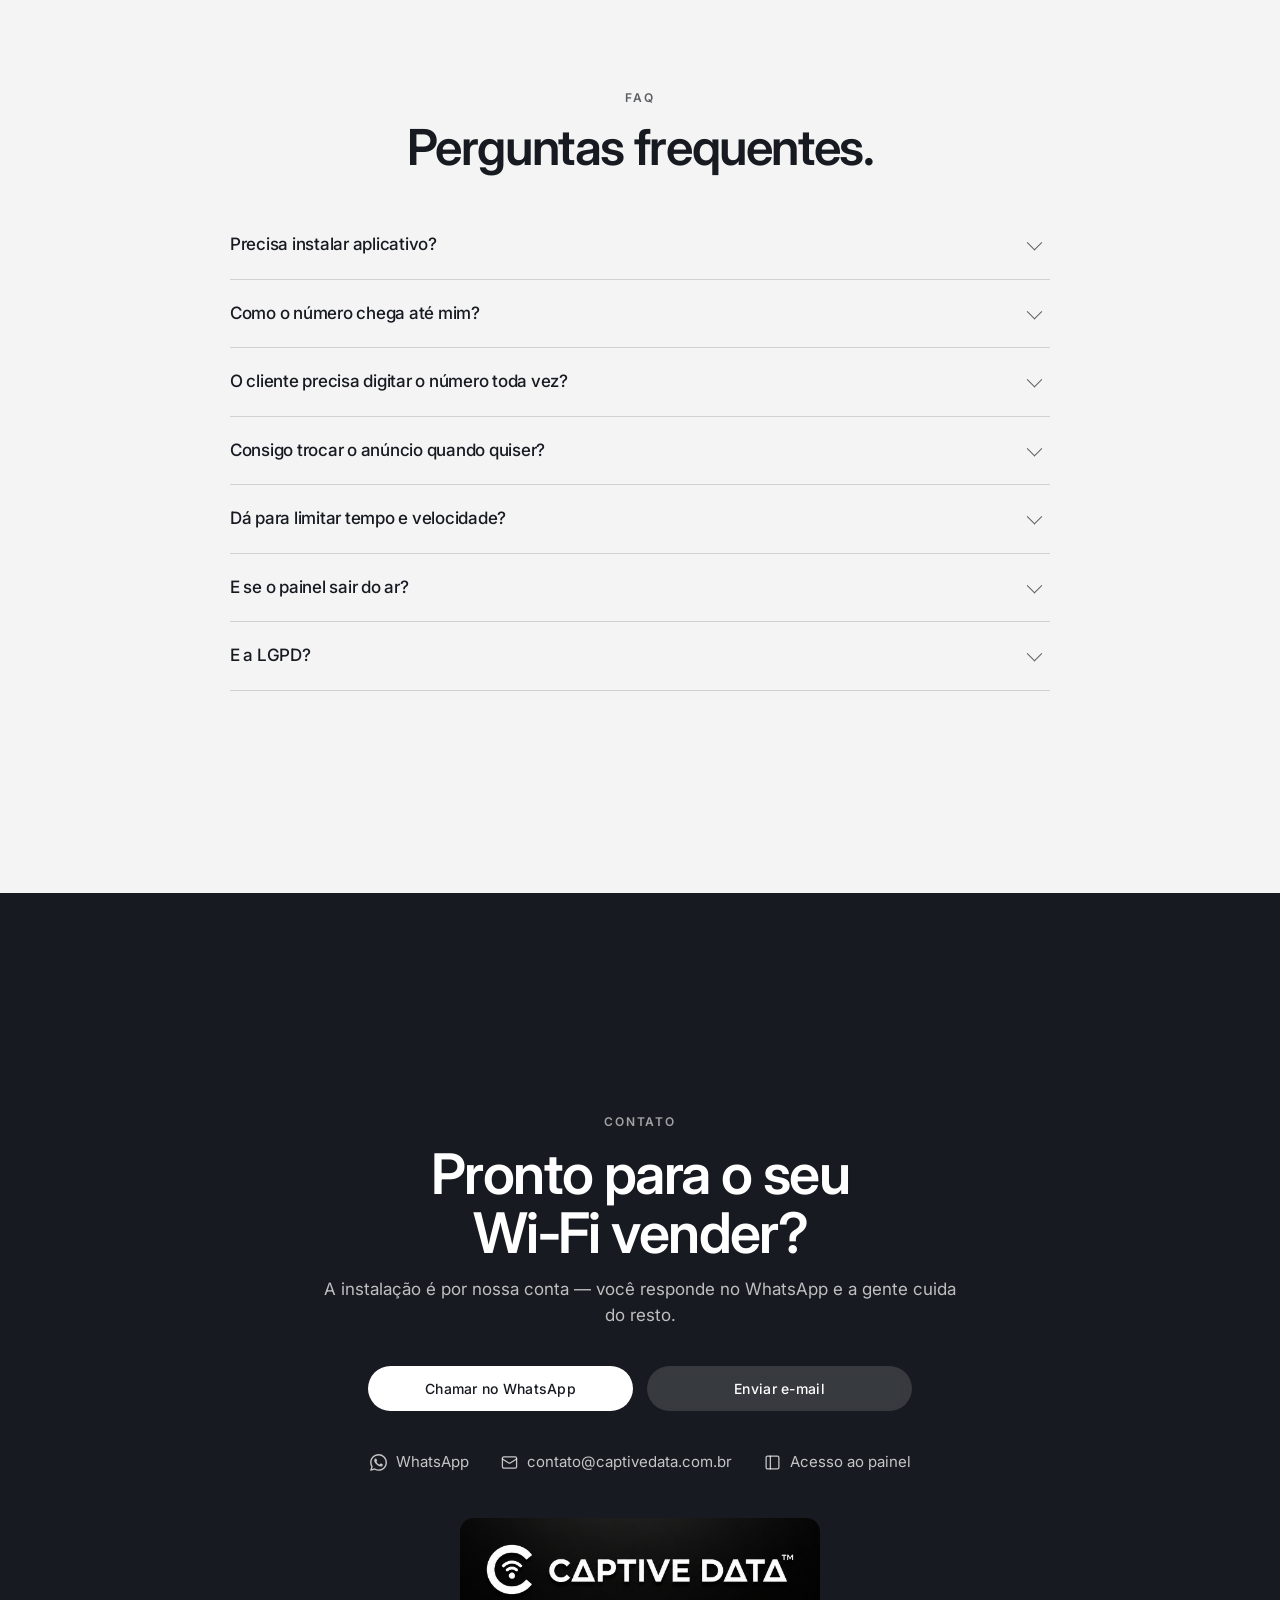
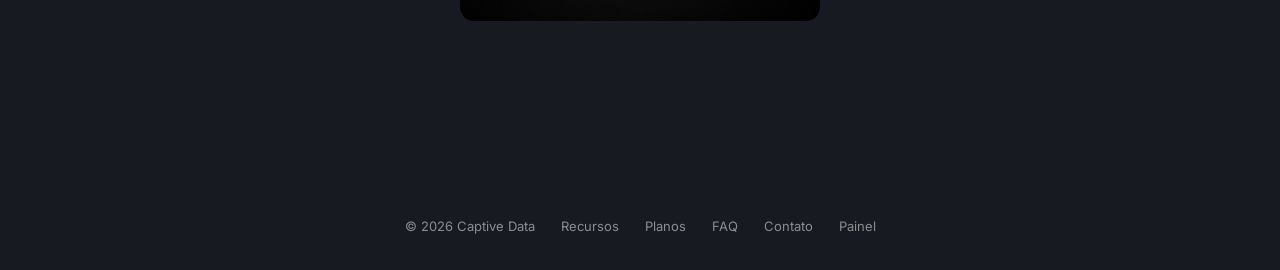
==== commit 66fe11b8: "Coloca o lockup da marca no menu e na secao de contato No menu da landing o texto "Captive Data" deu" ====
--- a/index.html
+++ b/index.html
@@ -75,6 +75,7 @@
 .nav-in{width:var(--shell);margin-inline:auto;display:flex;align-items:center;gap:12px}
 .brand{display:flex;align-items:center;gap:9px;font-weight:600;letter-spacing:-.02em;font-size:1.02rem}
 .brand img{width:26px;height:26px;border-radius:7px}
+.brand .brand-word{width:auto;height:15px;border-radius:0;display:block}
 .nav-links{display:flex;gap:2px;margin-inline:auto}
 .nav-links a{padding:7px 14px;border-radius:100px;font-size:.875rem;font-weight:500;transition:background .2s var(--ease)}
 .nav-links a:hover{background:rgba(23,26,32,.07)}
@@ -343,6 +344,7 @@
    ===================================================================== */
 .contato{justify-content:center;text-align:center}
 .contato h2{font-size:clamp(2.1rem,5.4vw,3.5rem);max-width:15ch;margin-inline:auto}
+.contato-banner{display:block;width:min(360px,72%);height:auto;margin:44px auto 0;border-radius:14px}
 .ways{display:flex;gap:32px;flex-wrap:wrap;justify-content:center;margin-top:40px;font-size:.9375rem}
 .ways a{display:flex;align-items:center;gap:9px;color:rgba(255,255,255,.75);transition:color .2s var(--ease)}
 .ways a:hover{color:#fff}
@@ -366,7 +368,7 @@
 <!-- ===================== NAV ===================== -->
 <nav class="nav" id="nav">
   <div class="nav-in">
-    <a href="#topo" class="brand"><img src="assets/logo-icone.png?v=1" alt=""><span>Captive Data</span></a>
+    <a href="#topo" class="brand" aria-label="Captive Data"><img src="assets/logo-icone.png?v=1" alt=""><img class="brand-word" src="assets/wordmark.png?v=1" alt="Captive Data"></a>
     <div class="nav-links">
       <a href="#recursos">Recursos</a>
       <a href="#demonstracao">Demonstração</a>
@@ -625,6 +627,7 @@
       Acesso ao painel
     </a>
   </div>
+  <img class="contato-banner rv rv-3" src="assets/banner-compacto.png?v=1" alt="Captive Data" width="1200" height="343">
 </section>
 
 <footer>
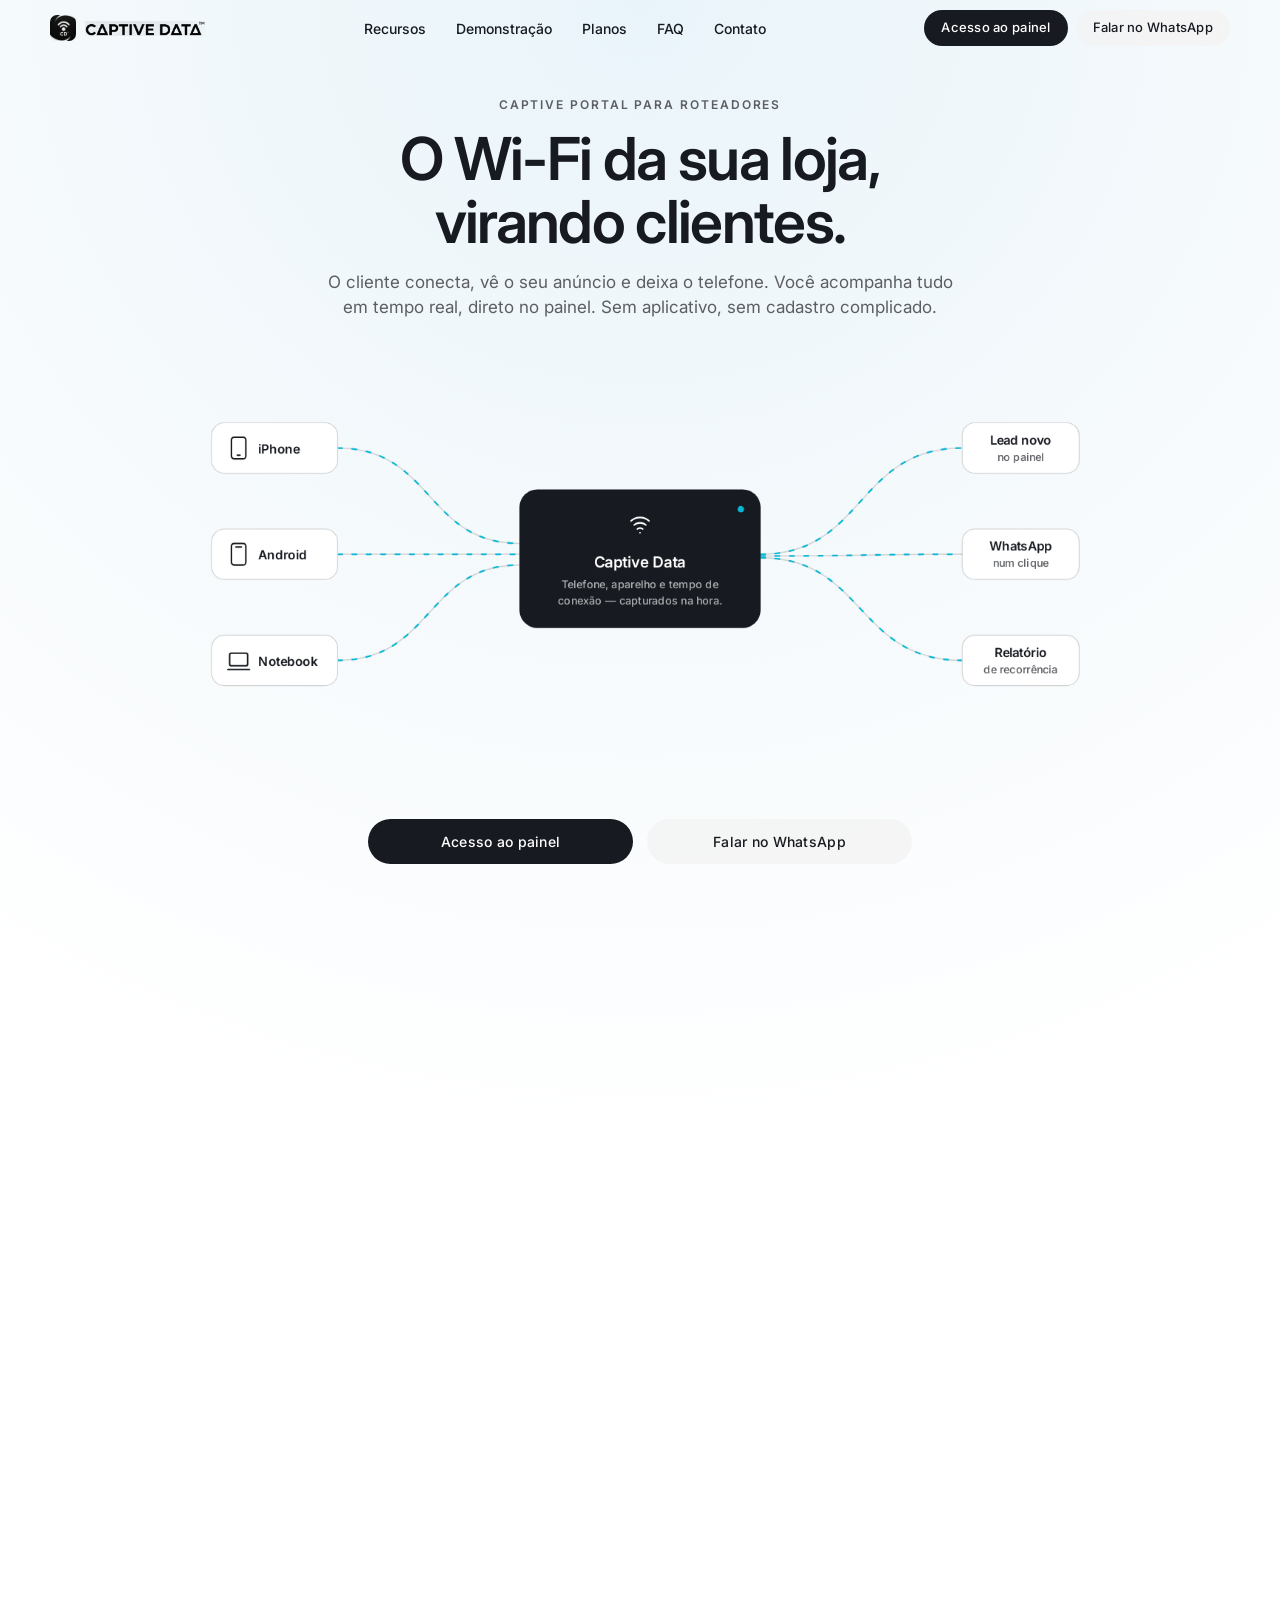
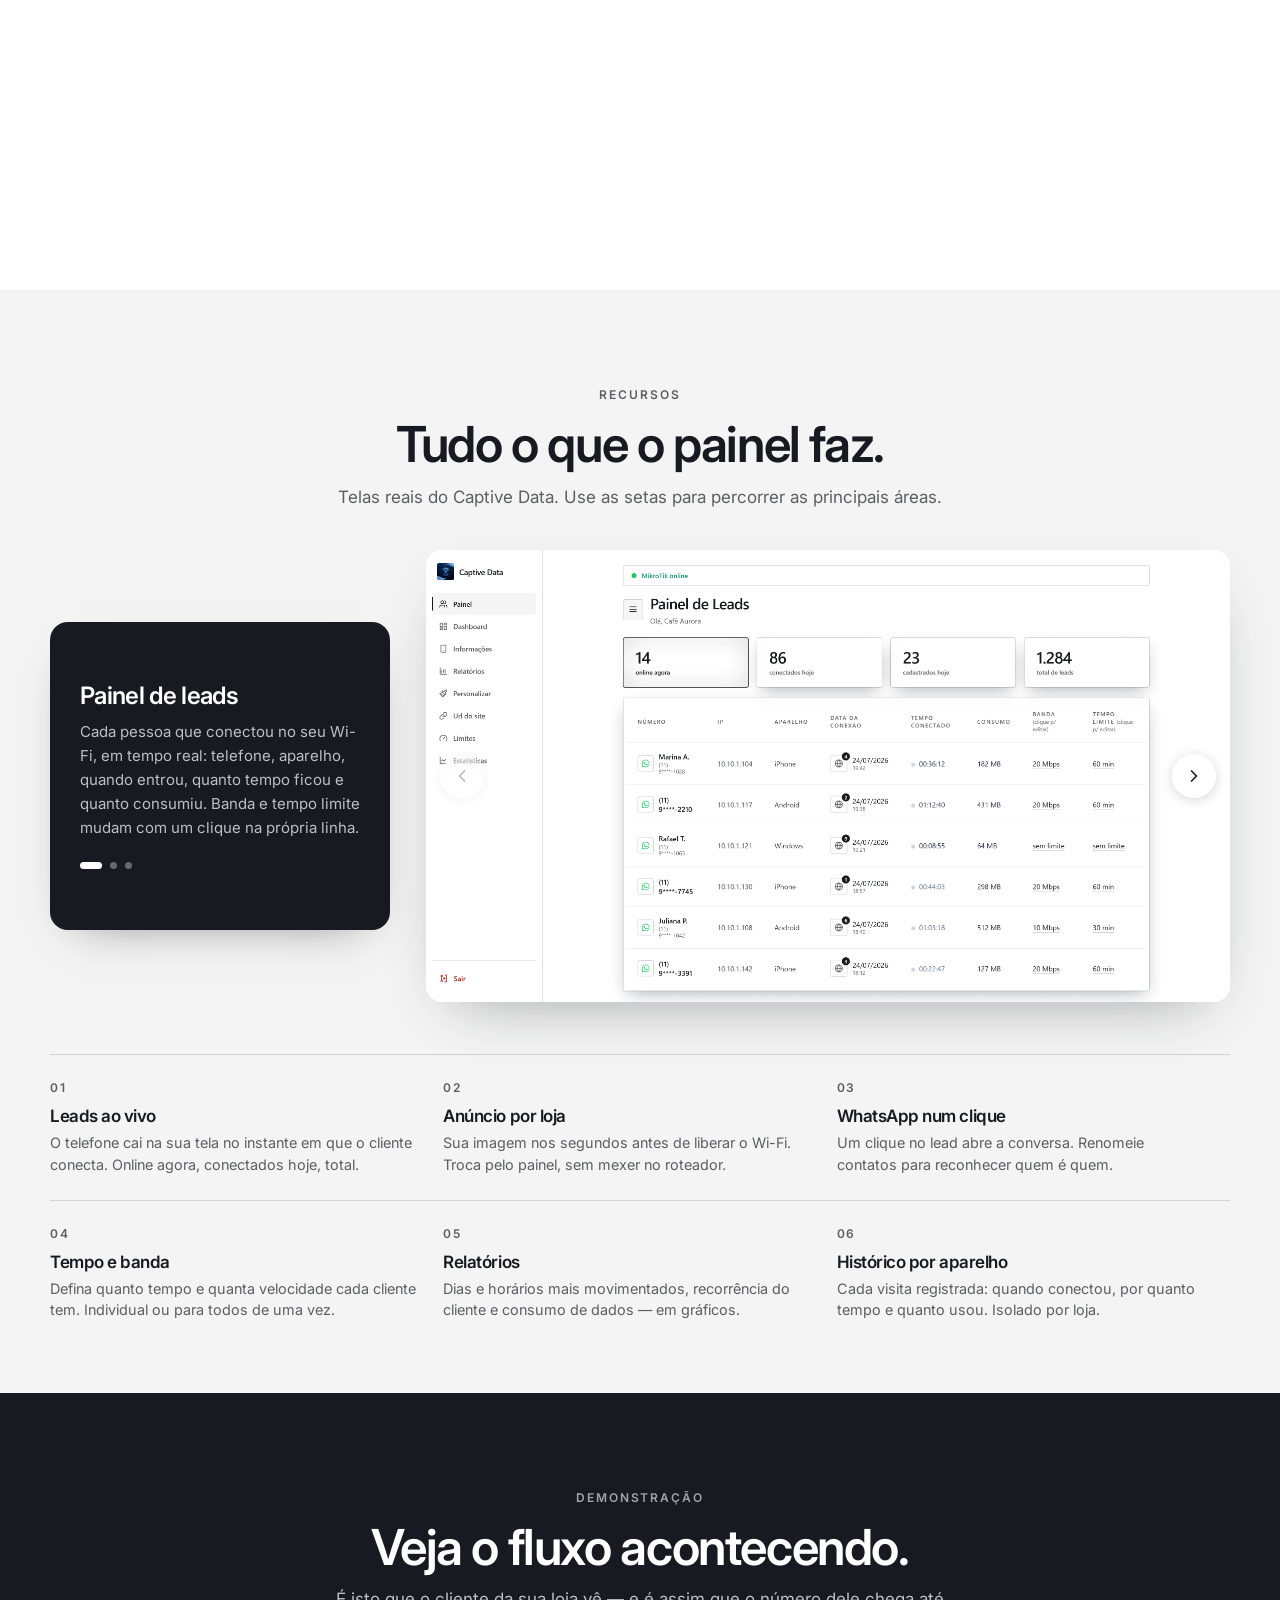
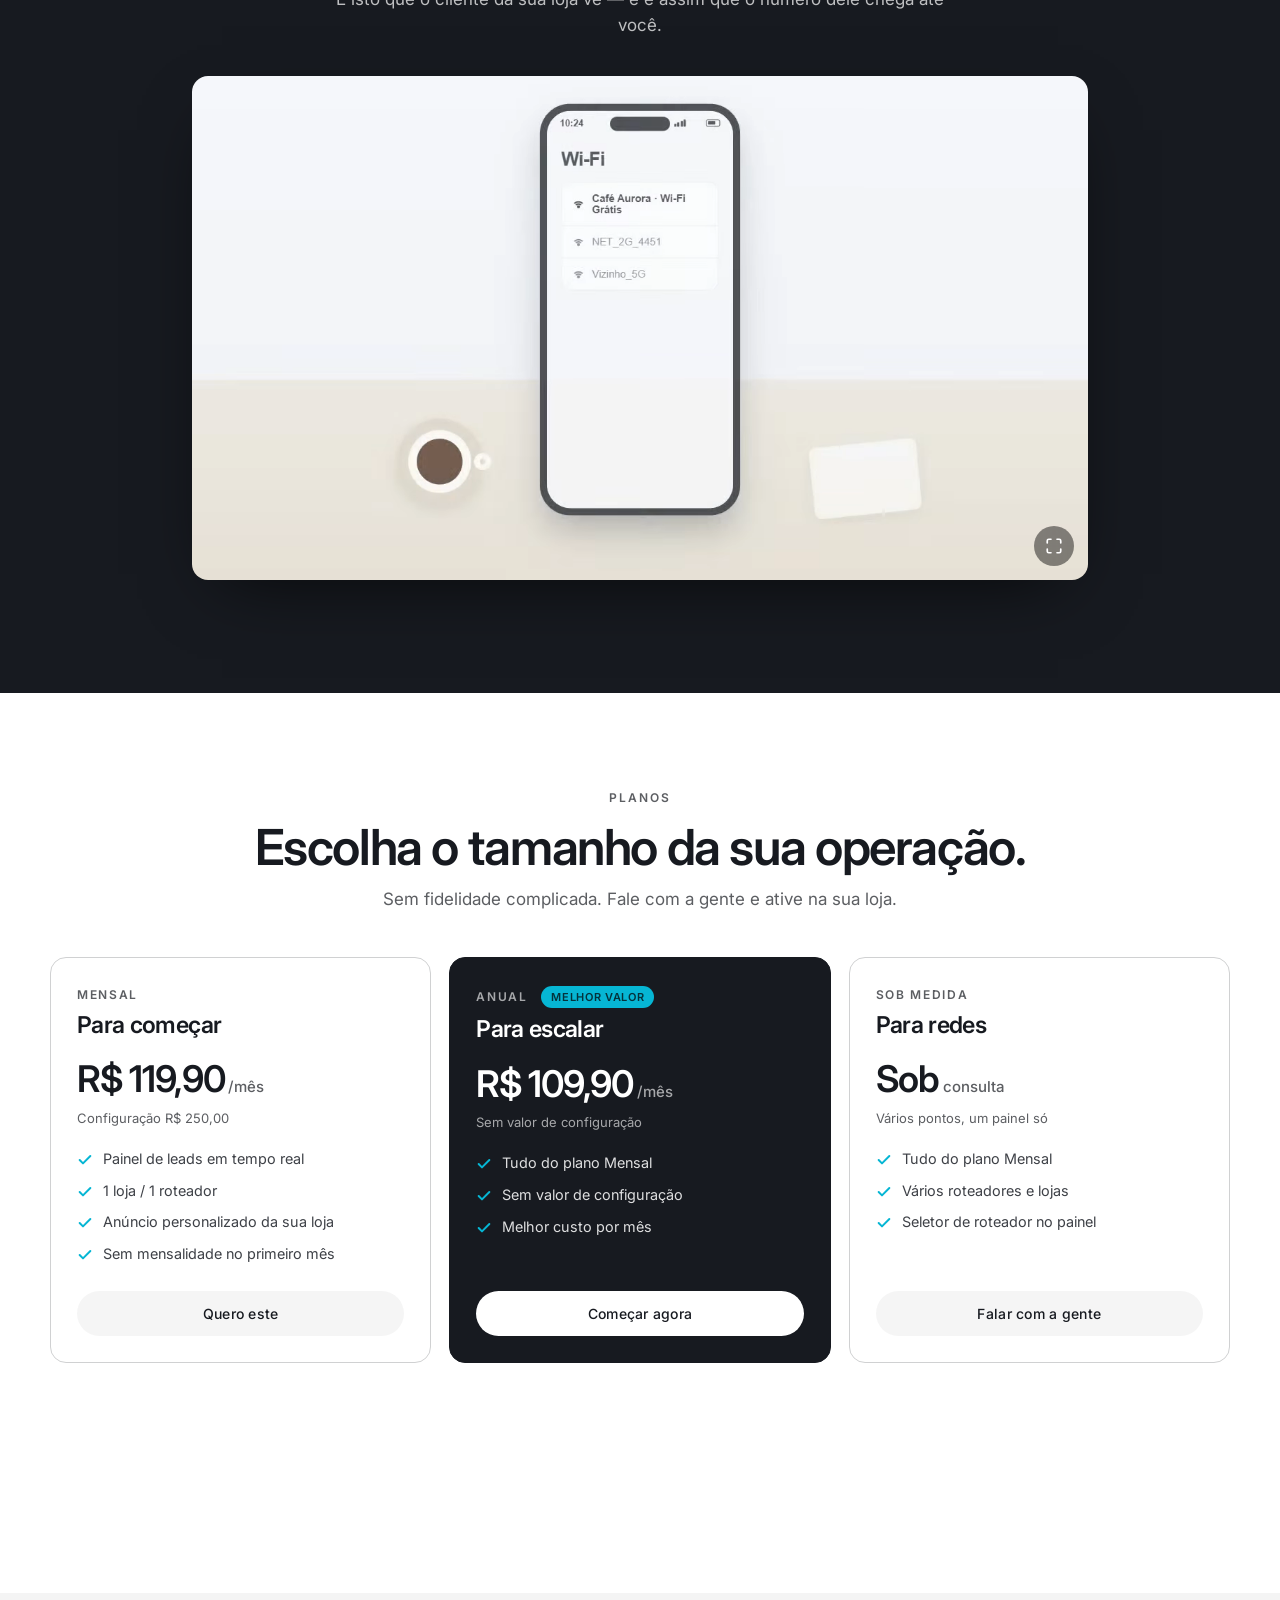
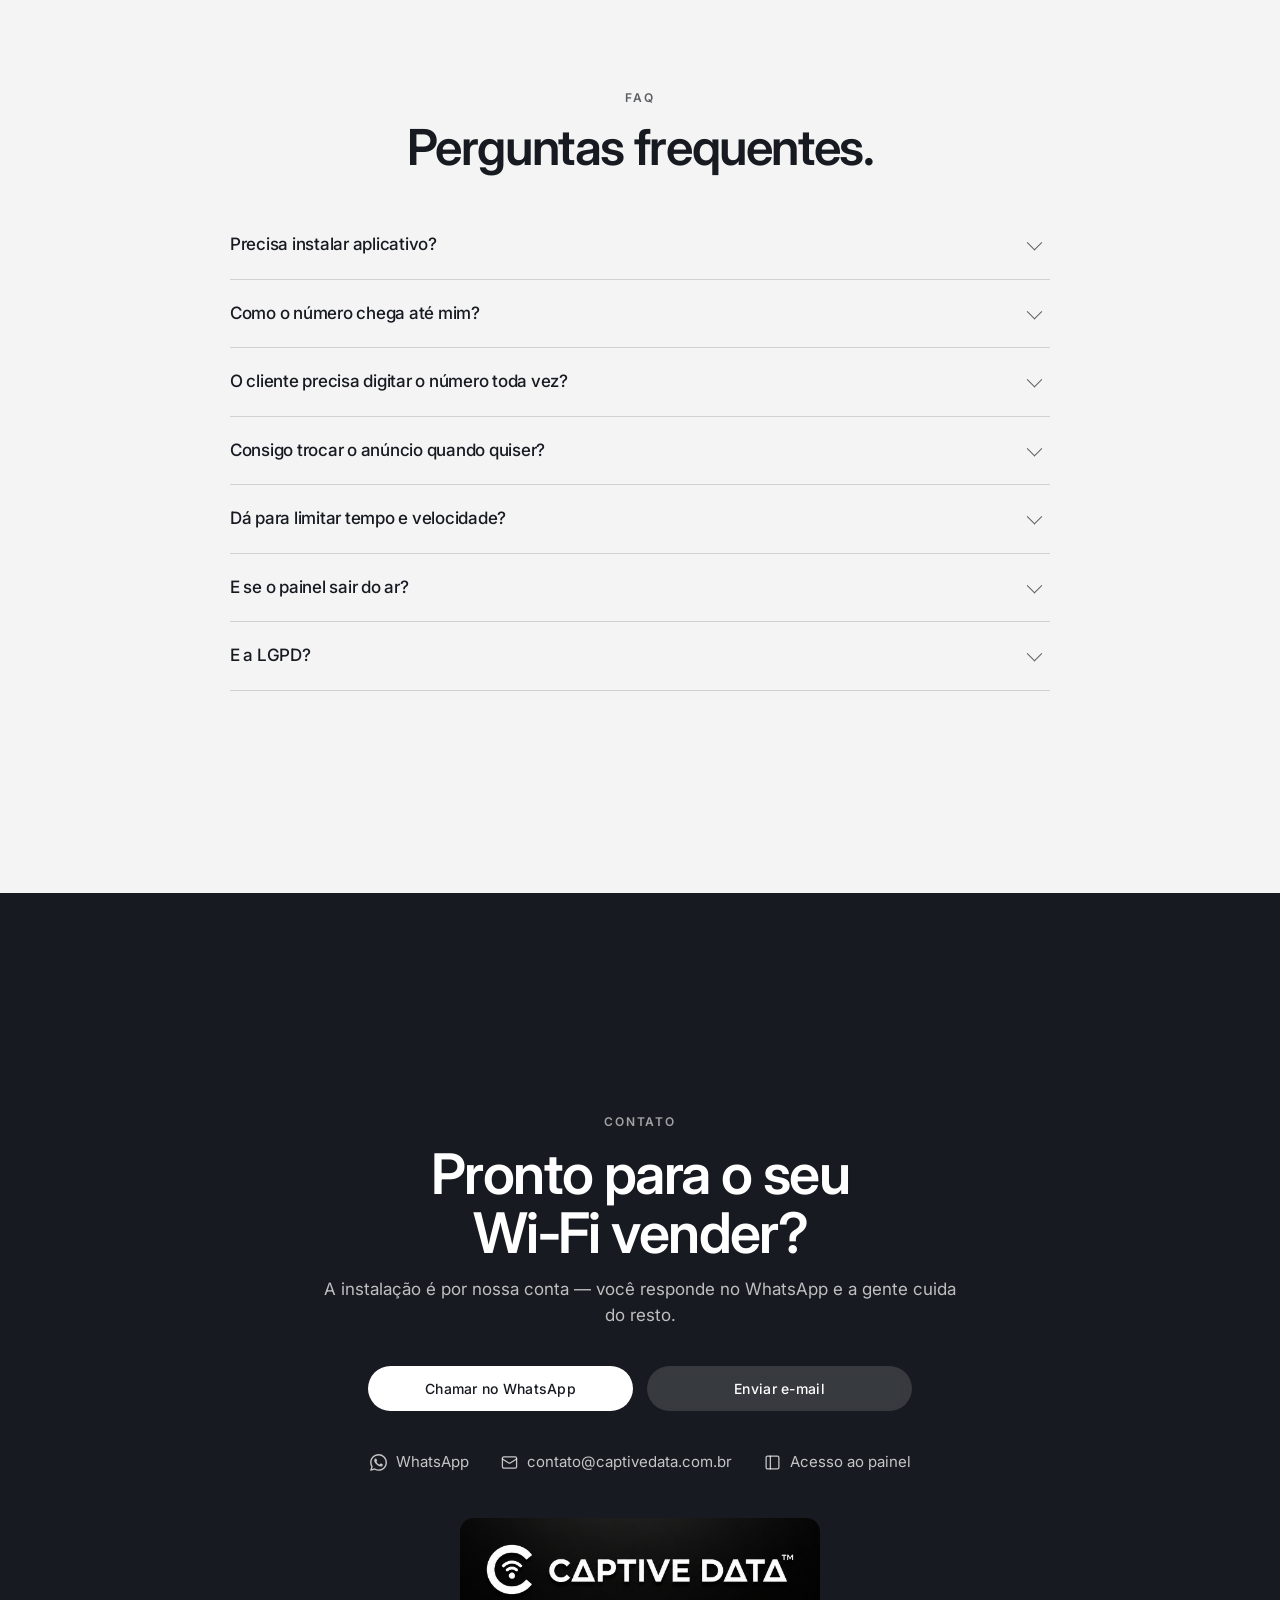
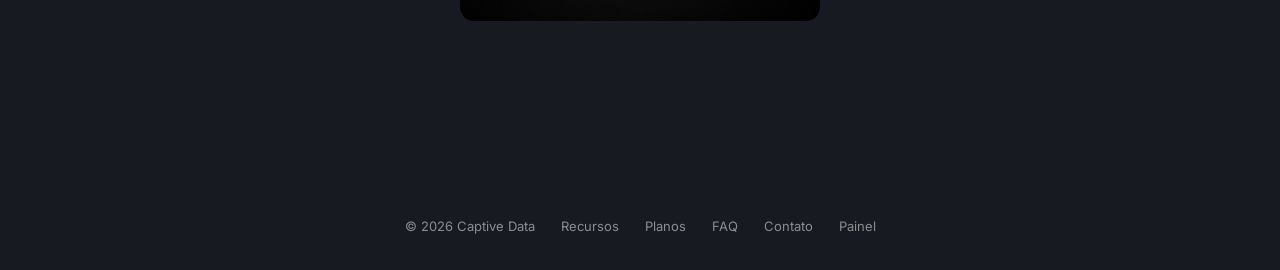
==== commit 15105e6f: "Painel e landing: o cliente le "roteador", nao "MikroTik" 37 trocas em 12 arquivos, so em texto de t" ====
--- a/index.html
+++ b/index.html
@@ -4,7 +4,7 @@
 <meta charset="utf-8">
 <meta name="viewport" content="width=device-width, initial-scale=1">
 <title>Captive Data — o Wi-Fi da sua loja virando clientes</title>
-<meta name="description" content="Captive portal para MikroTik: o cliente conecta no Wi-Fi, vê o seu anúncio e deixa o telefone. Você acompanha tudo em tempo real no painel.">
+<meta name="description" content="Captive portal para roteadores: o cliente conecta no Wi-Fi, vê o seu anúncio e deixa o telefone. Você acompanha tudo em tempo real no painel.">
 <meta name="theme-color" content="#ffffff">
 <link rel="icon" href="assets/logo-icone.png?v=1" type="image/png">
 <link rel="apple-touch-icon" sizes="180x180" href="/apple-touch-icon.png">
@@ -404,7 +404,7 @@
 <header id="topo" class="hero">
   <div class="hero-pin">
   <div class="hero-head">
-    <span class="eyebrow rv">Captive portal para MikroTik</span>
+    <span class="eyebrow rv">Captive portal para roteadores</span>
     <h1 class="rv rv-2">O Wi-Fi da sua loja,<br>virando clientes.</h1>
     <p class="sec-sub rv rv-3">O cliente conecta, vê o seu anúncio e deixa o telefone. Você acompanha tudo em tempo real, direto no painel. Sem aplicativo, sem cadastro complicado.</p>
   </div>
@@ -578,7 +578,7 @@
       <ul>
         <li><svg viewBox="0 0 24 24"><polyline points="20 6 9 17 4 12"/></svg>Tudo do plano Mensal</li>
         <li><svg viewBox="0 0 24 24"><polyline points="20 6 9 17 4 12"/></svg>Vários roteadores e lojas</li>
-        <li><svg viewBox="0 0 24 24"><polyline points="20 6 9 17 4 12"/></svg>Seletor de MikroTik no painel</li>
+        <li><svg viewBox="0 0 24 24"><polyline points="20 6 9 17 4 12"/></svg>Seletor de roteador no painel</li>
       </ul>
       <a href="#contato" class="btn">Falar com a gente</a>
     </div>
@@ -597,7 +597,7 @@
     <details><summary>O cliente precisa digitar o número toda vez?</summary><div class="a">Não. O aparelho é reconhecido nas próximas visitas e vai direto para o anúncio, sem pedir o número de novo.</div></details>
     <details><summary>Consigo trocar o anúncio quando quiser?</summary><div class="a">Sim. Você troca a imagem do anúncio pelo próprio painel, sem mexer no roteador — vale para as próximas conexões. A logo e as cores da tela de login também são configuráveis.</div></details>
     <details><summary>Dá para limitar tempo e velocidade?</summary><div class="a">Sim. Você define um limite padrão para a loja e pode ajustar cliente por cliente direto na tabela de leads.</div></details>
-    <details><summary>E se o painel sair do ar?</summary><div class="a">O Wi-Fi da sua loja continua funcionando normalmente. O captive portal do MikroTik não depende do painel para liberar o acesso — os dados voltam a sincronizar quando a conexão retorna.</div></details>
+    <details><summary>E se o painel sair do ar?</summary><div class="a">O Wi-Fi da sua loja continua funcionando normalmente. O captive portal do roteador não depende do painel para liberar o acesso — os dados voltam a sincronizar quando a conexão retorna.</div></details>
     <details><summary>E a LGPD?</summary><div class="a">O cliente vê os termos e a política de privacidade e consente antes de liberar o Wi-Fi. Os dados ficam isolados por loja e têm prazo de retenção definido.</div></details>
   </div>
 </section>
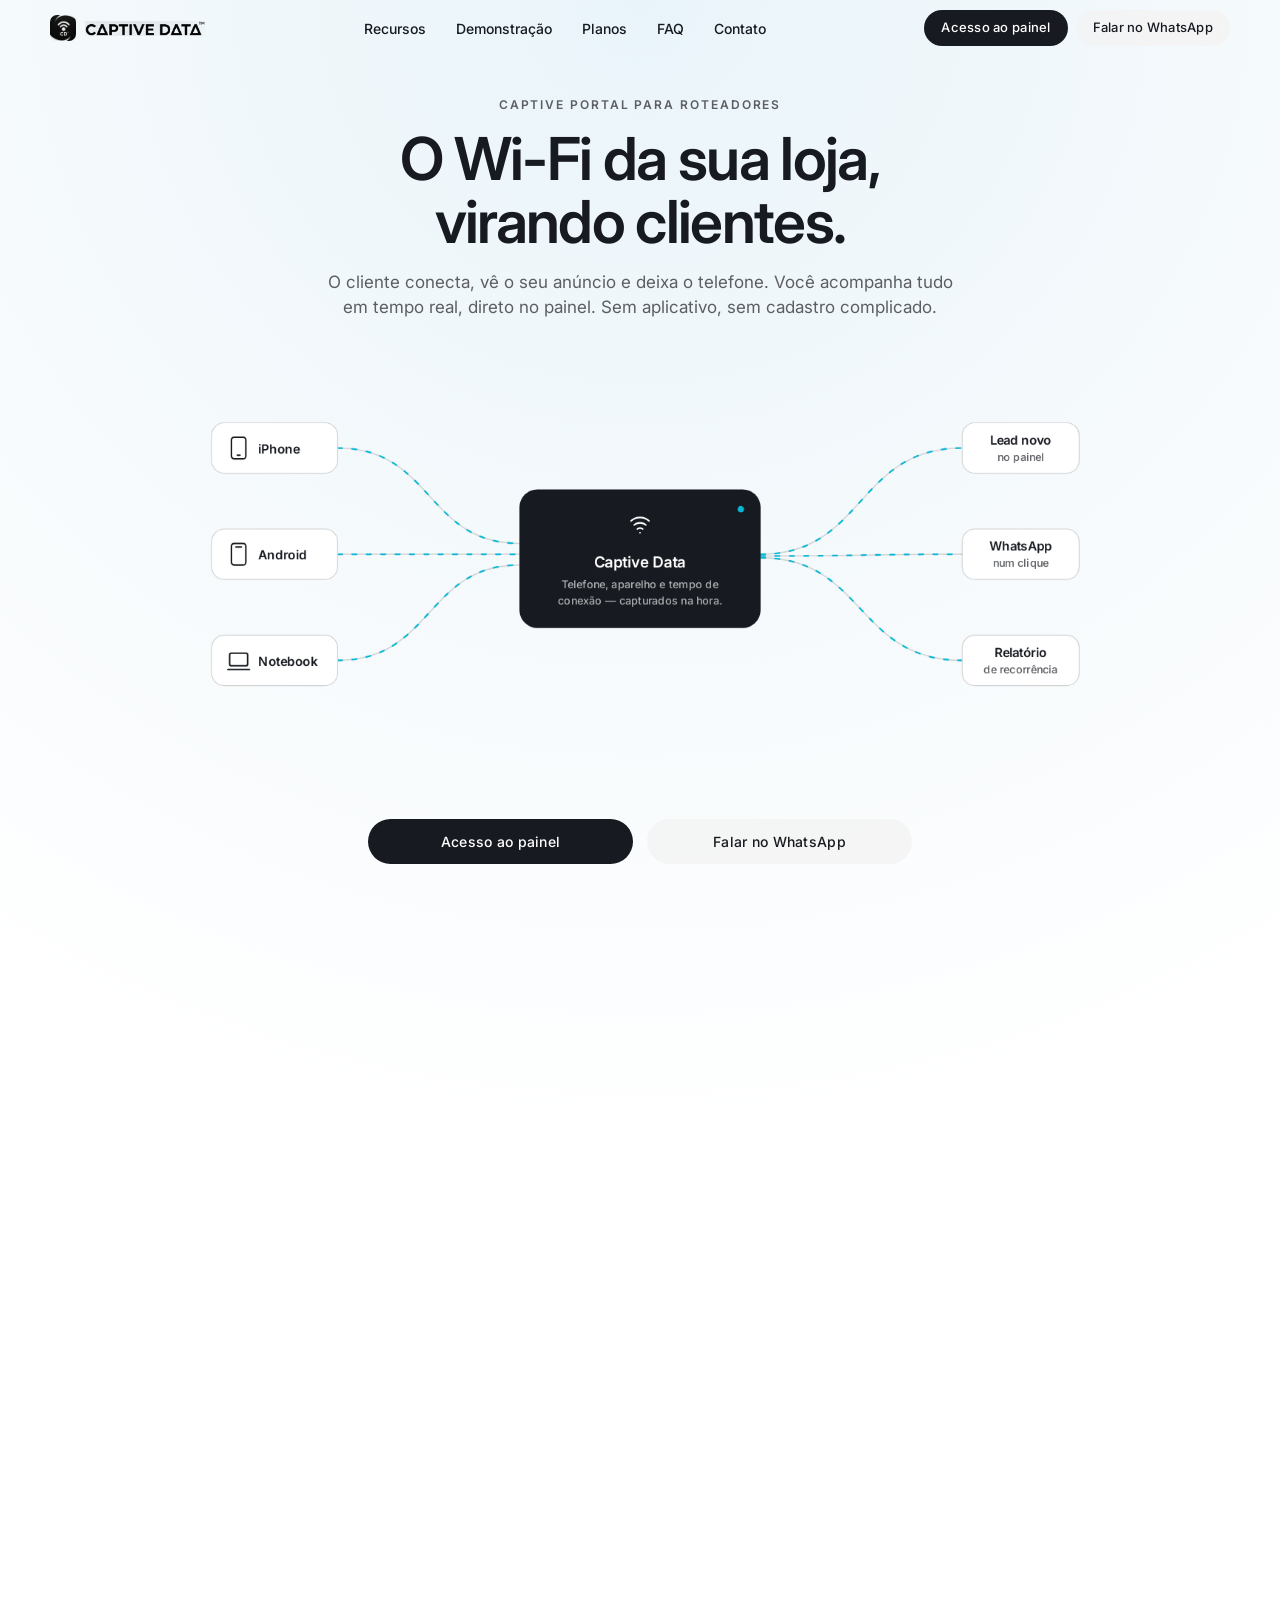
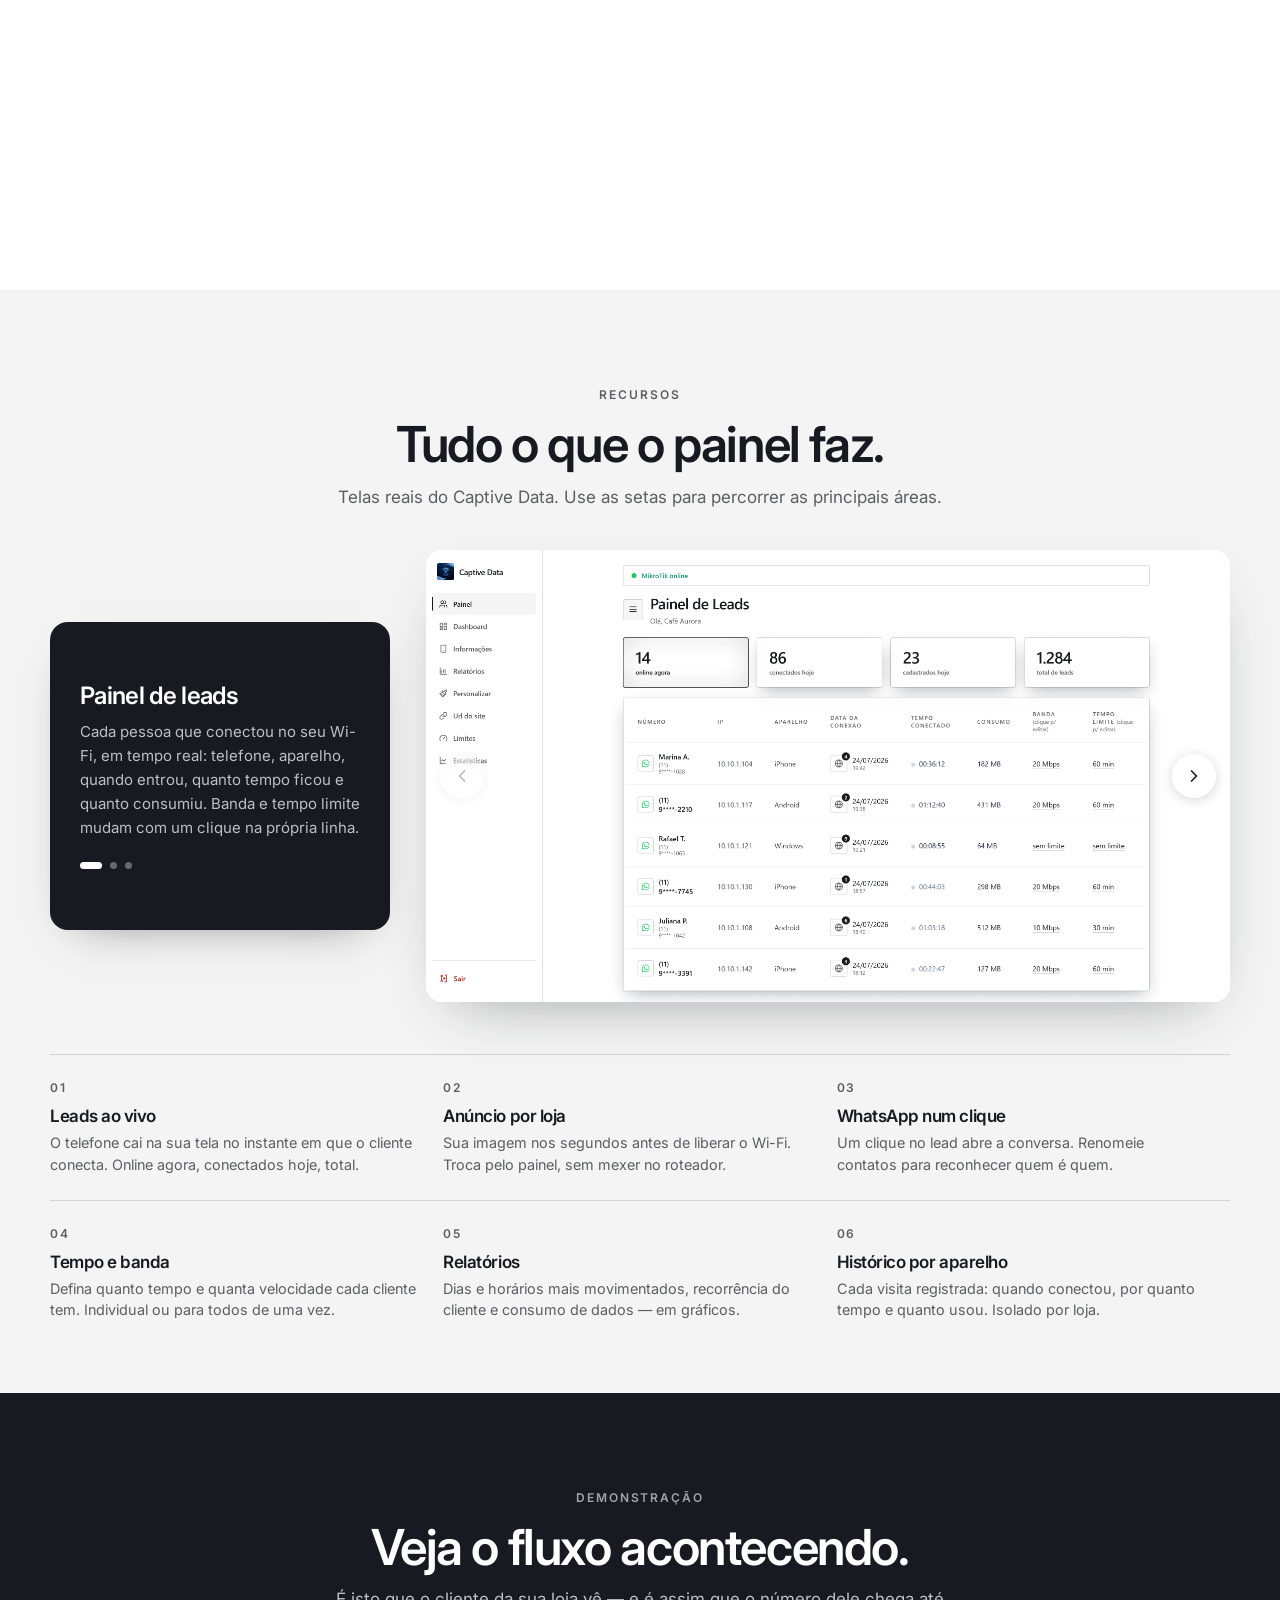
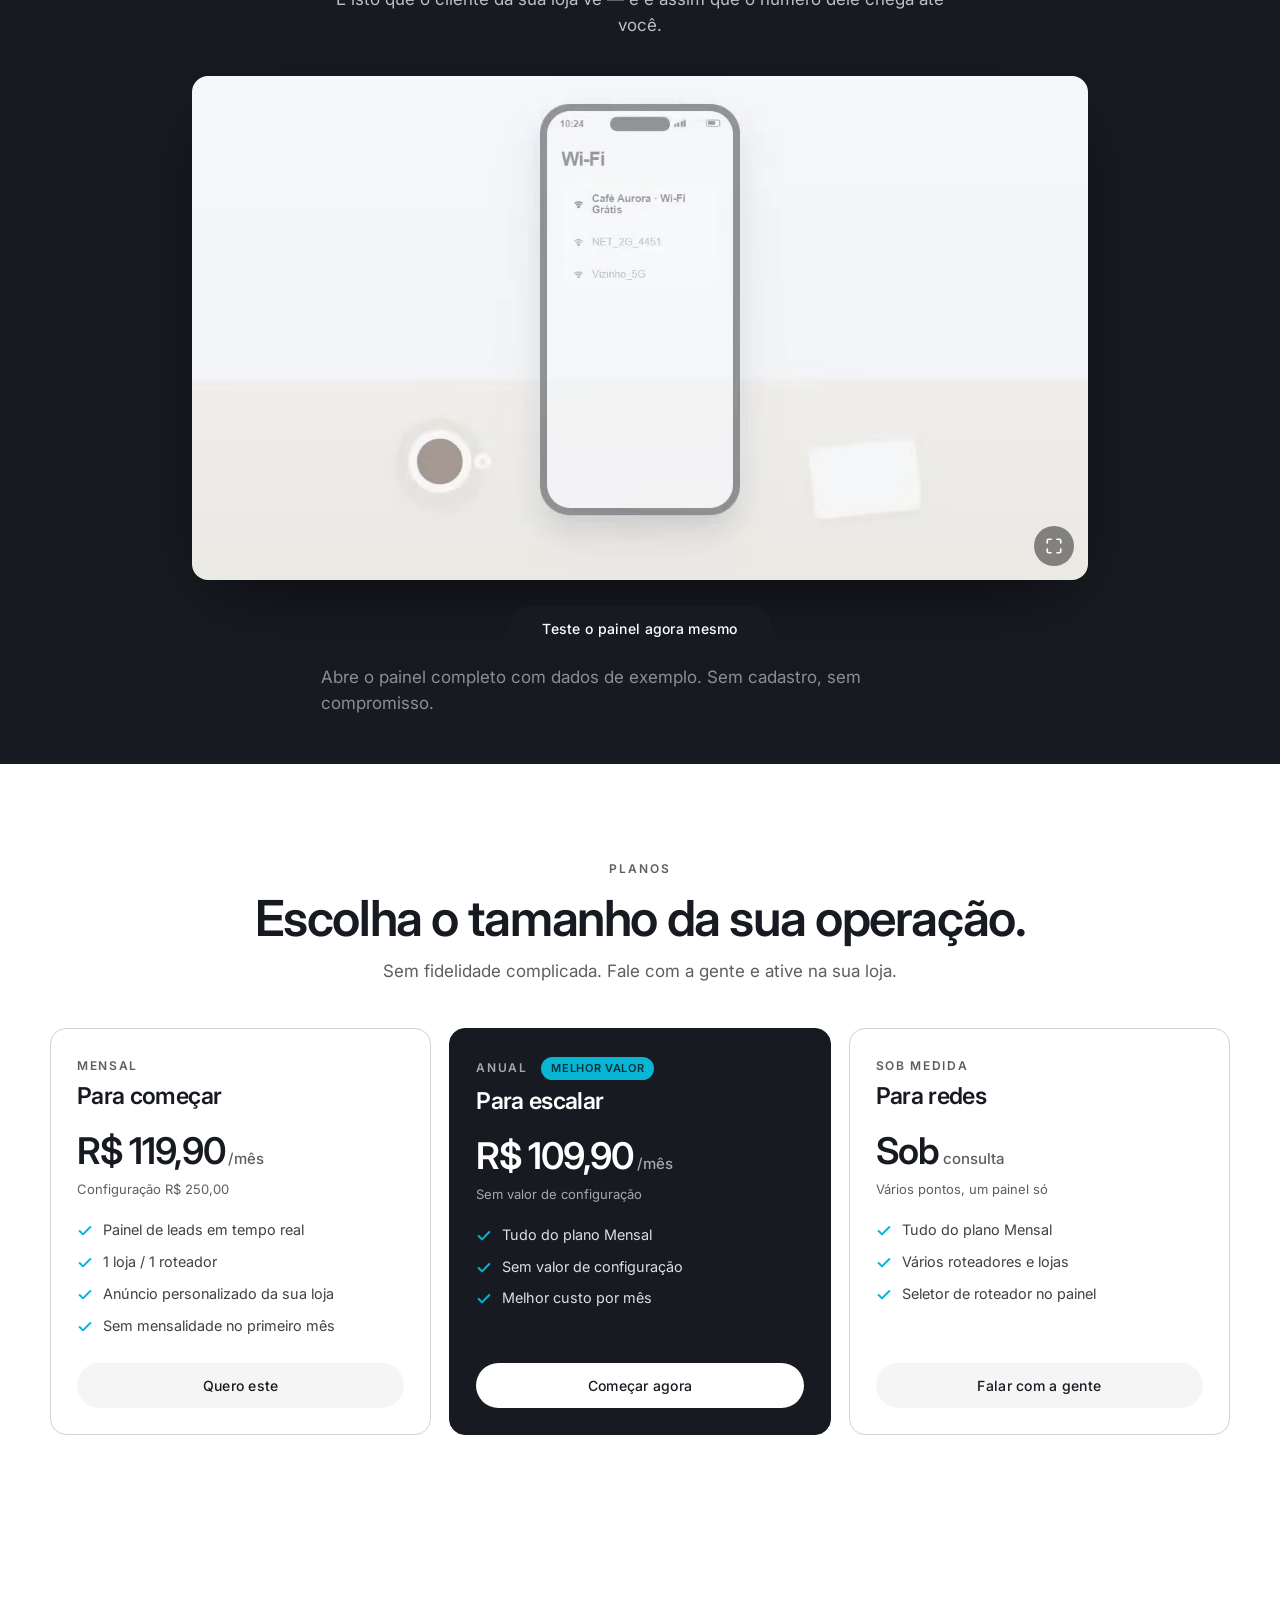
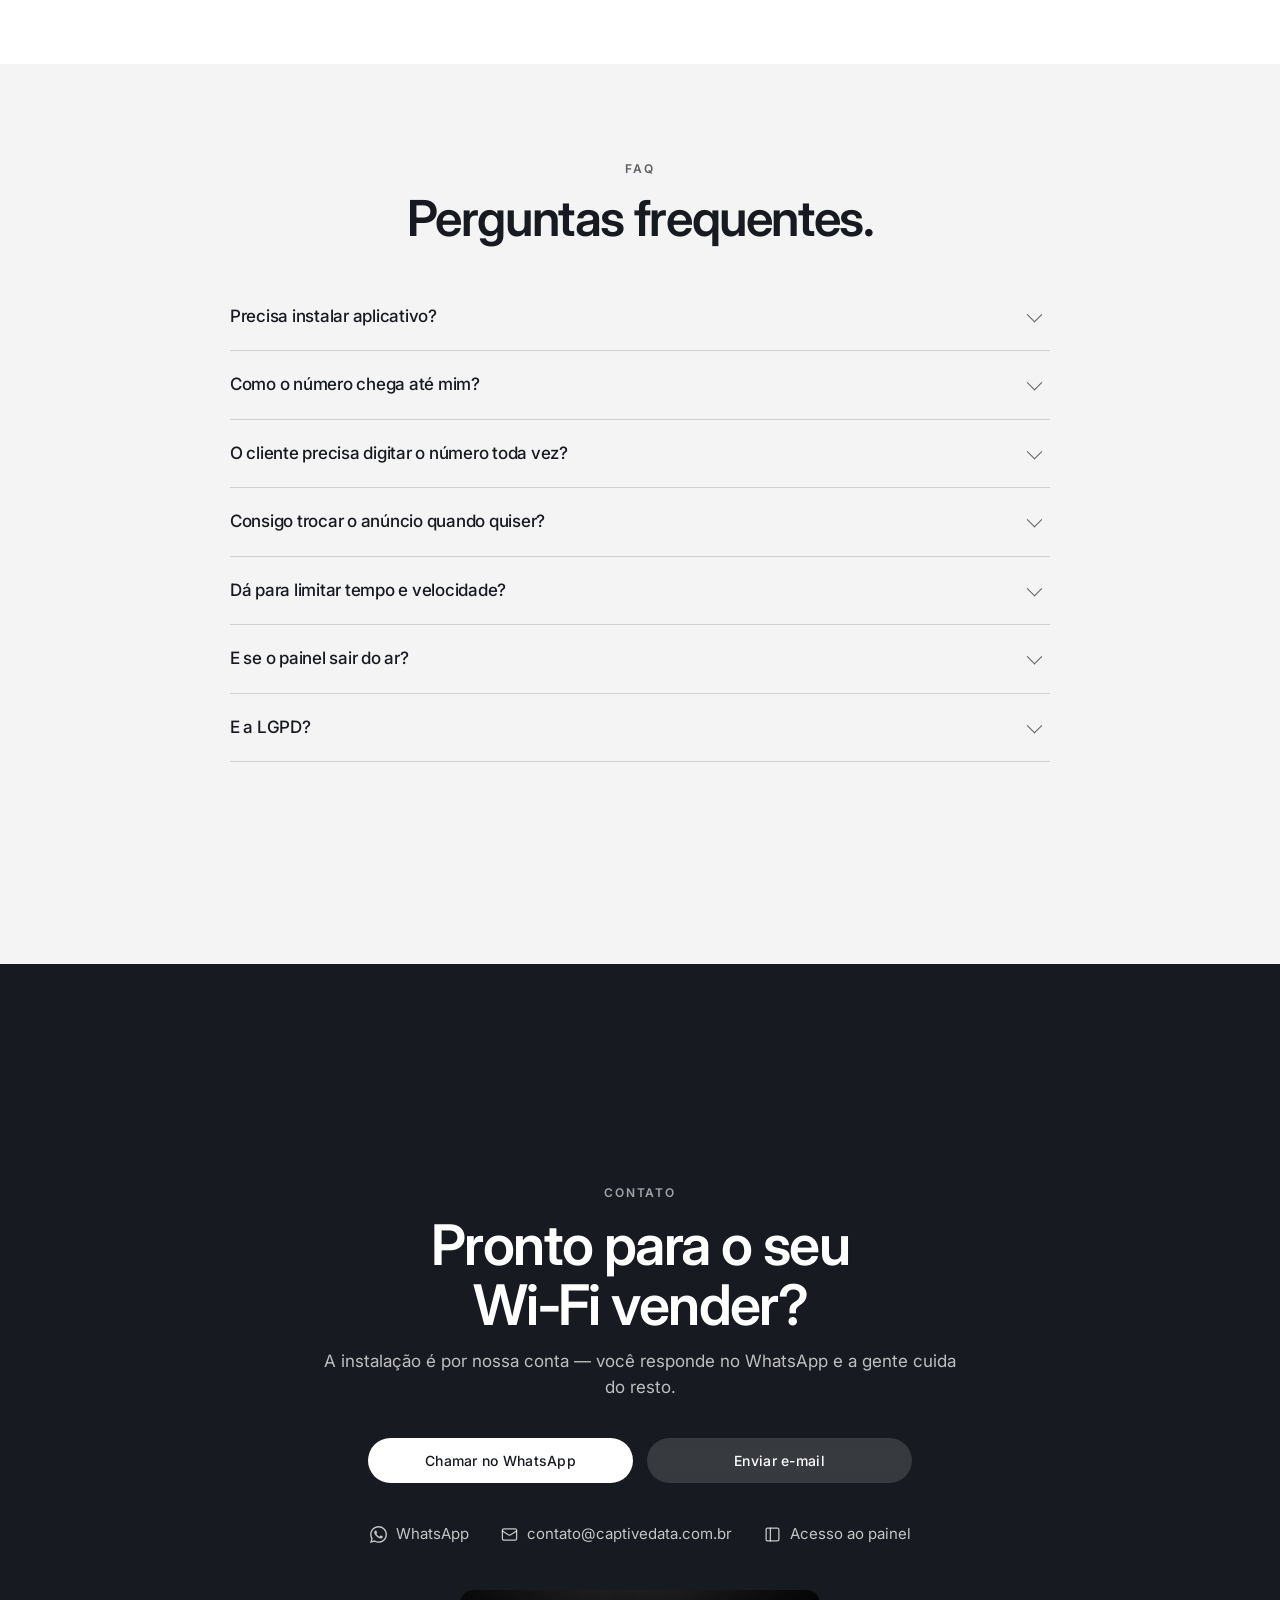
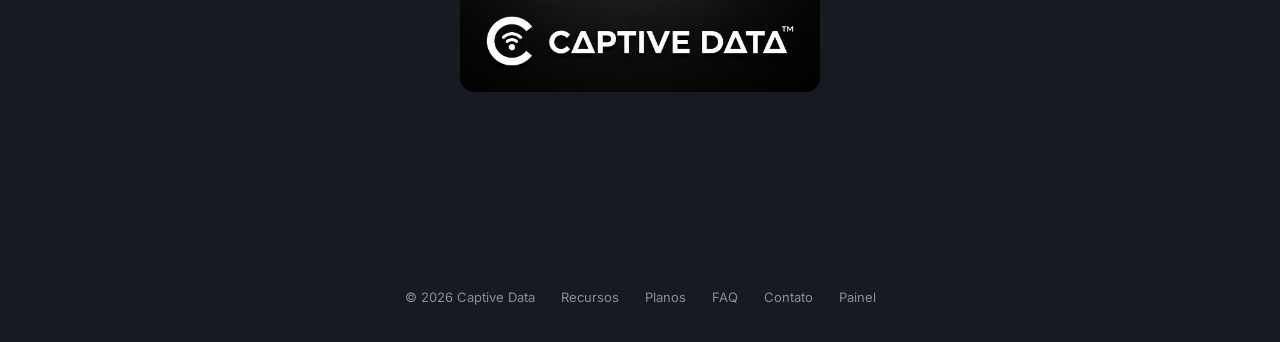
==== commit df9b6b39: "Landing: botao "Teste o painel agora mesmo" abre um painel de demonstracao Arquivo separado, e nao o" ====
--- a/index.html
+++ b/index.html
@@ -64,6 +64,9 @@
 /* width:100% evita o par colapsar p/ min-content (e empilhar) quando o pai e
    um flex column com align-items:center. */
 .btn-row{display:flex;width:100%;gap:14px;flex-wrap:wrap;justify-content:center}
+/* Convite para a demonstração, logo abaixo do vídeo. */
+.demo-nota{margin-top:12px;font-size:.875rem;opacity:.7}
+#demonstracao .btn-row{margin-top:26px}
 @media(max-width:600px){.btn-row{flex-direction:column;width:min(320px,100%);margin-inline:auto}}
 
 /* ---------- Nav ---------- */
@@ -533,6 +536,10 @@
       <svg viewBox="0 0 24 24" fill="none" stroke="currentColor" stroke-width="2.2" stroke-linecap="round" stroke-linejoin="round"><path d="M8 3H5a2 2 0 0 0-2 2v3"/><path d="M21 8V5a2 2 0 0 0-2-2h-3"/><path d="M3 16v3a2 2 0 0 0 2 2h3"/><path d="M16 21h3a2 2 0 0 0 2-2v-3"/></svg>
     </button>
   </div>
+  <div class="btn-row rv rv-3">
+    <a href="/demo.php" class="btn btn-solid">Teste o painel agora mesmo</a>
+  </div>
+  <p class="sec-sub demo-nota">Abre o painel completo com dados de exemplo. Sem cadastro, sem compromisso.</p>
 </section>
 
 <!-- ===================== PLANOS ===================== -->
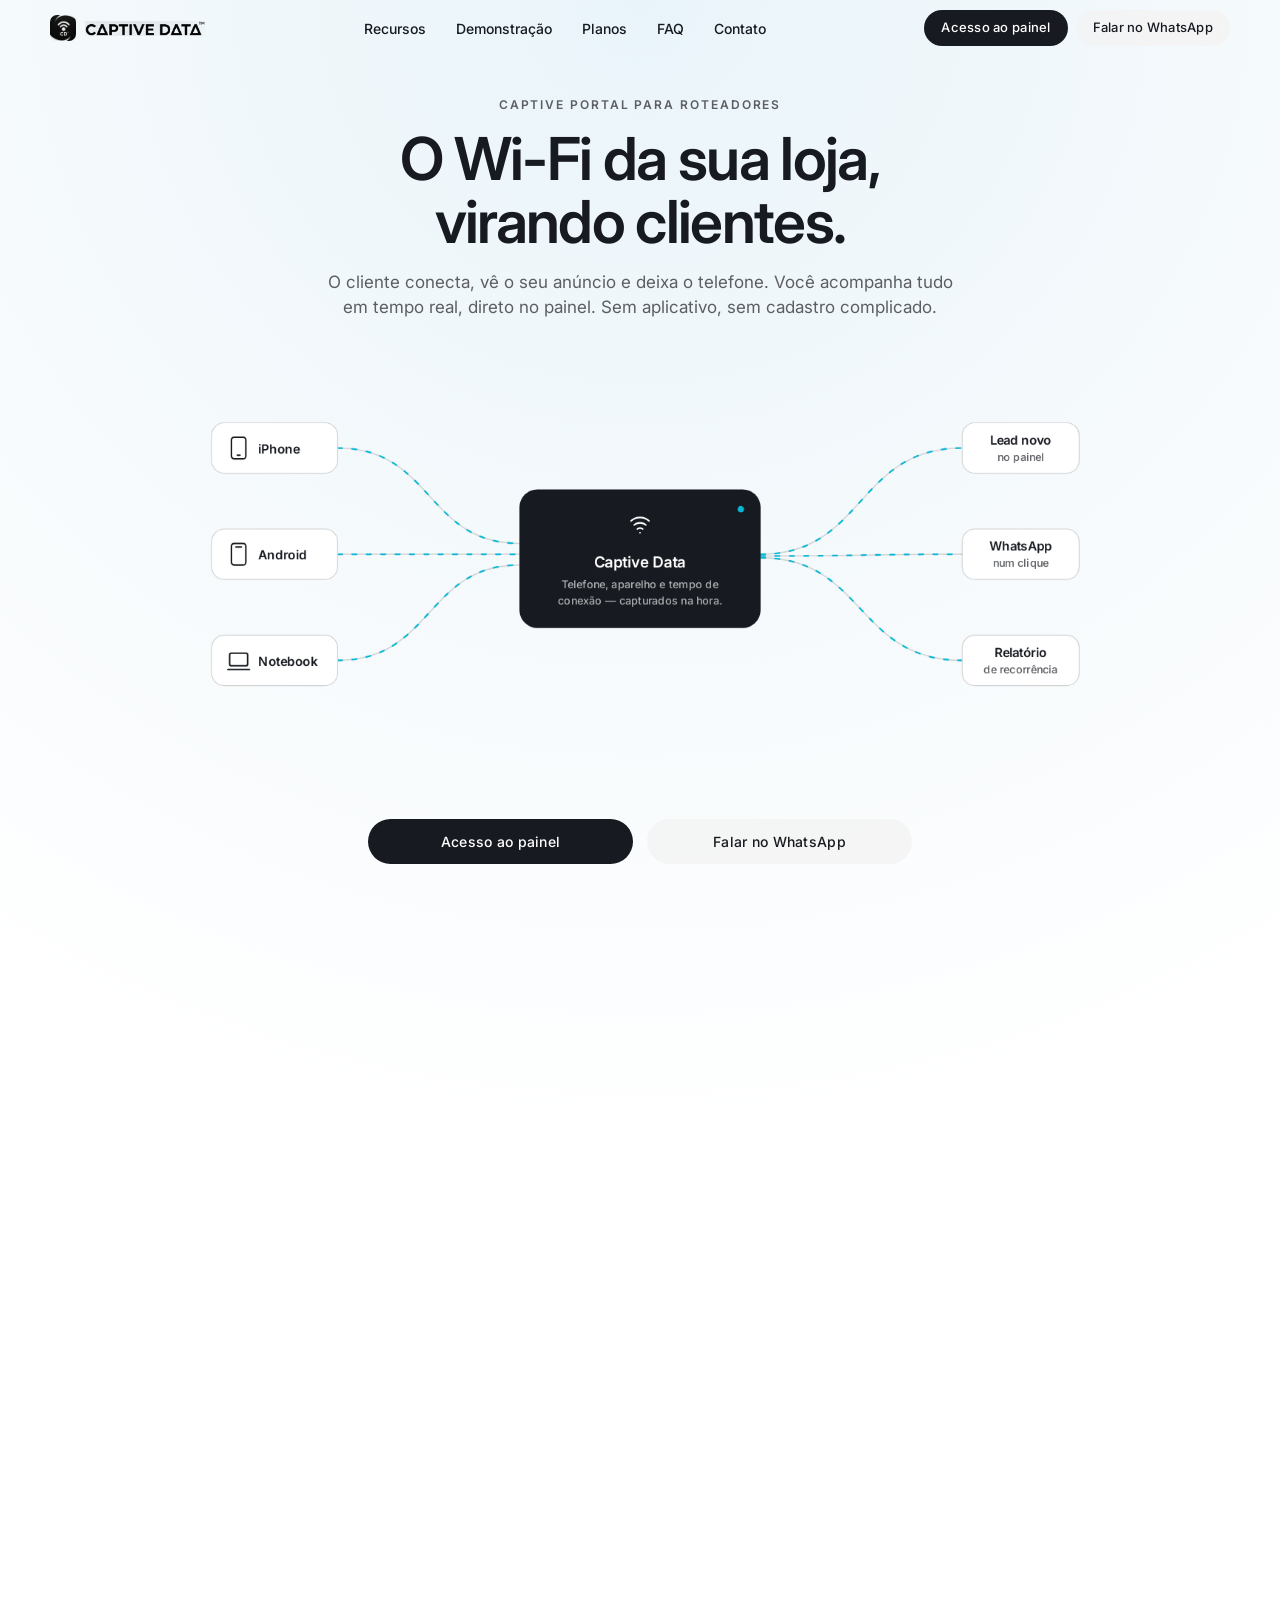
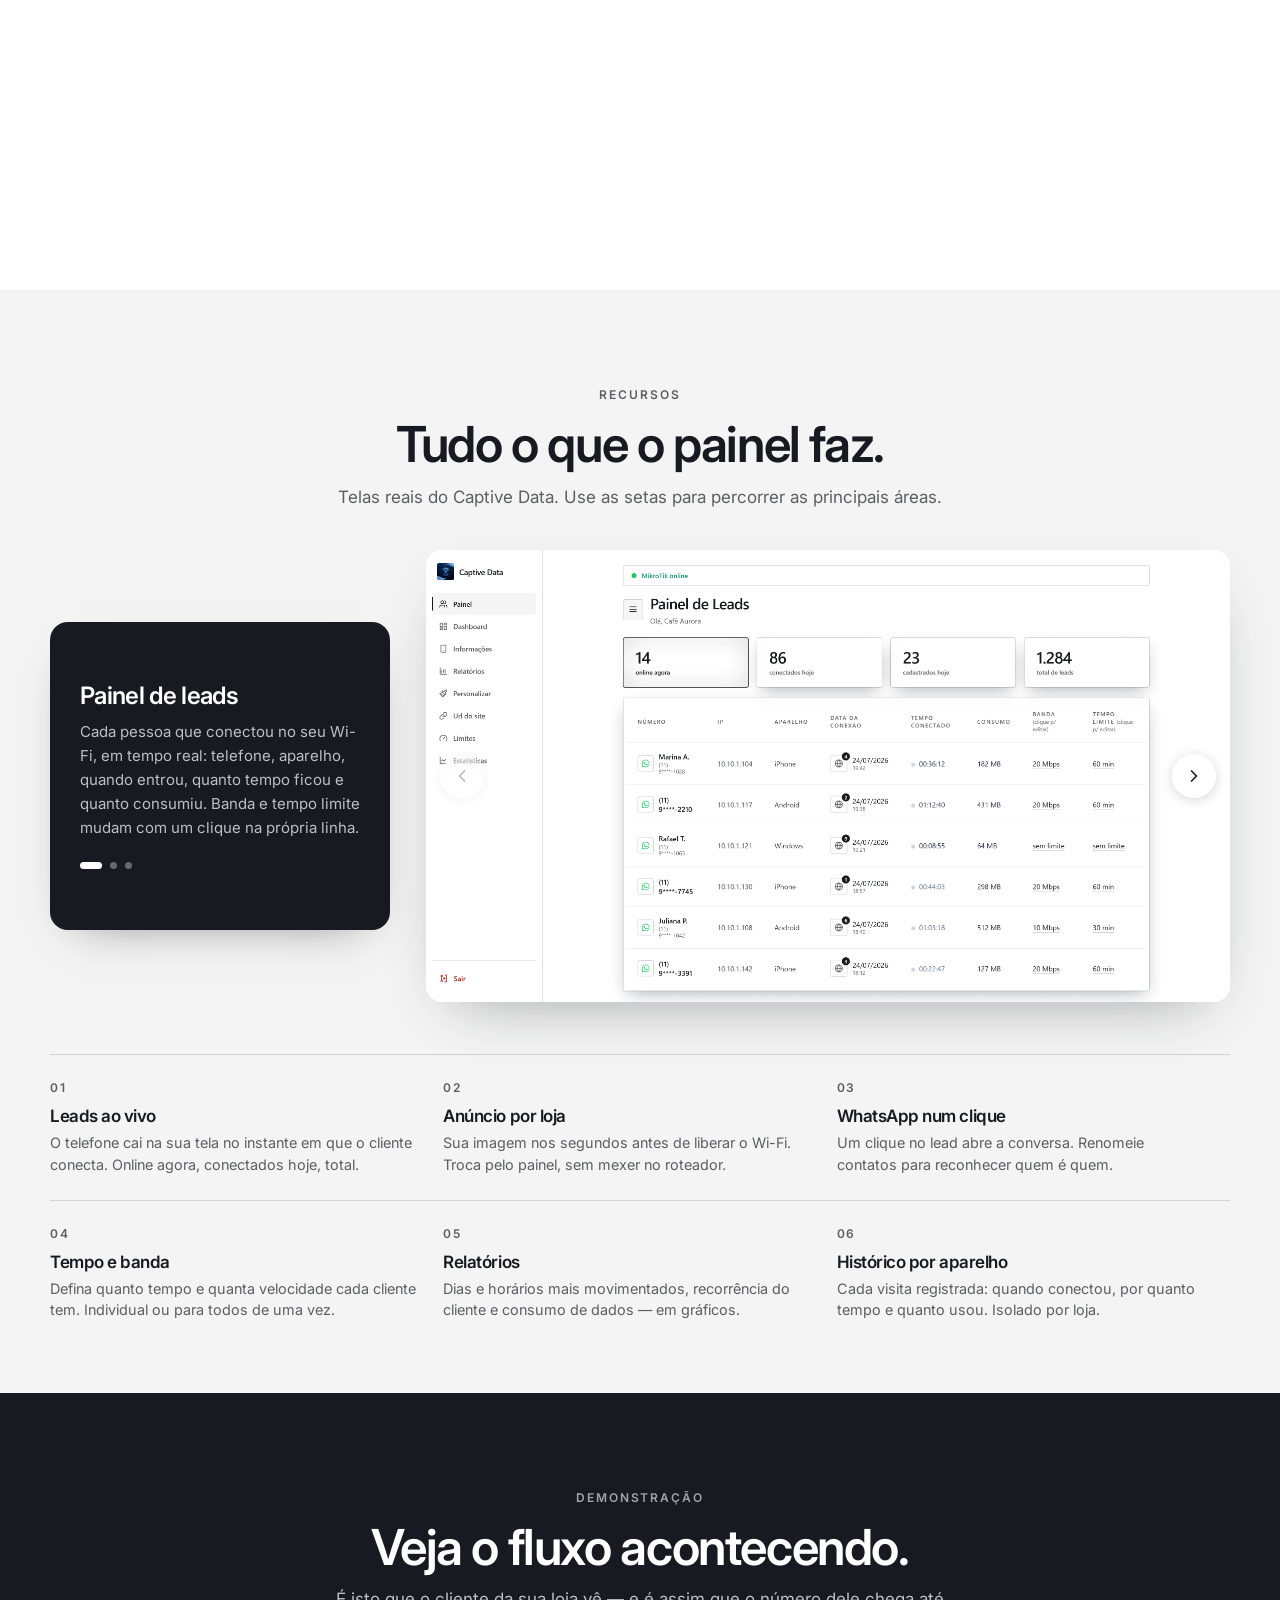
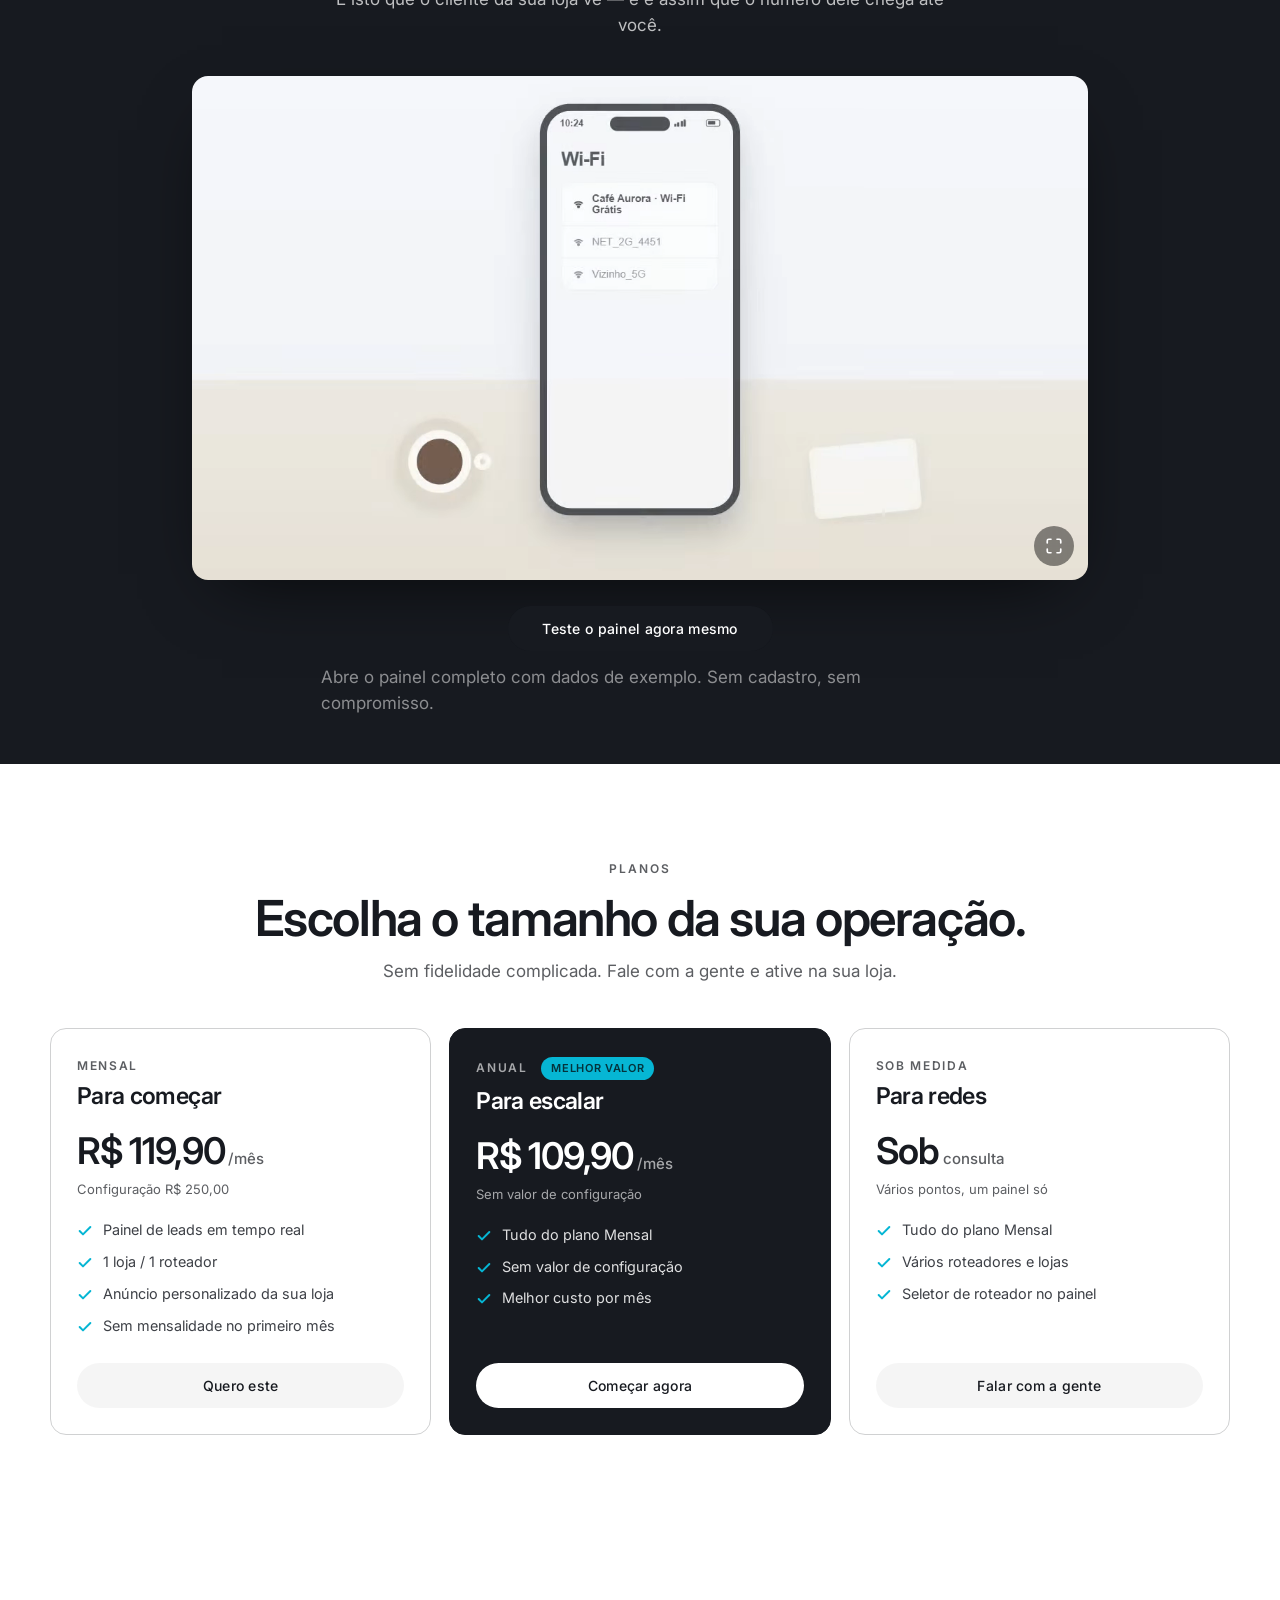
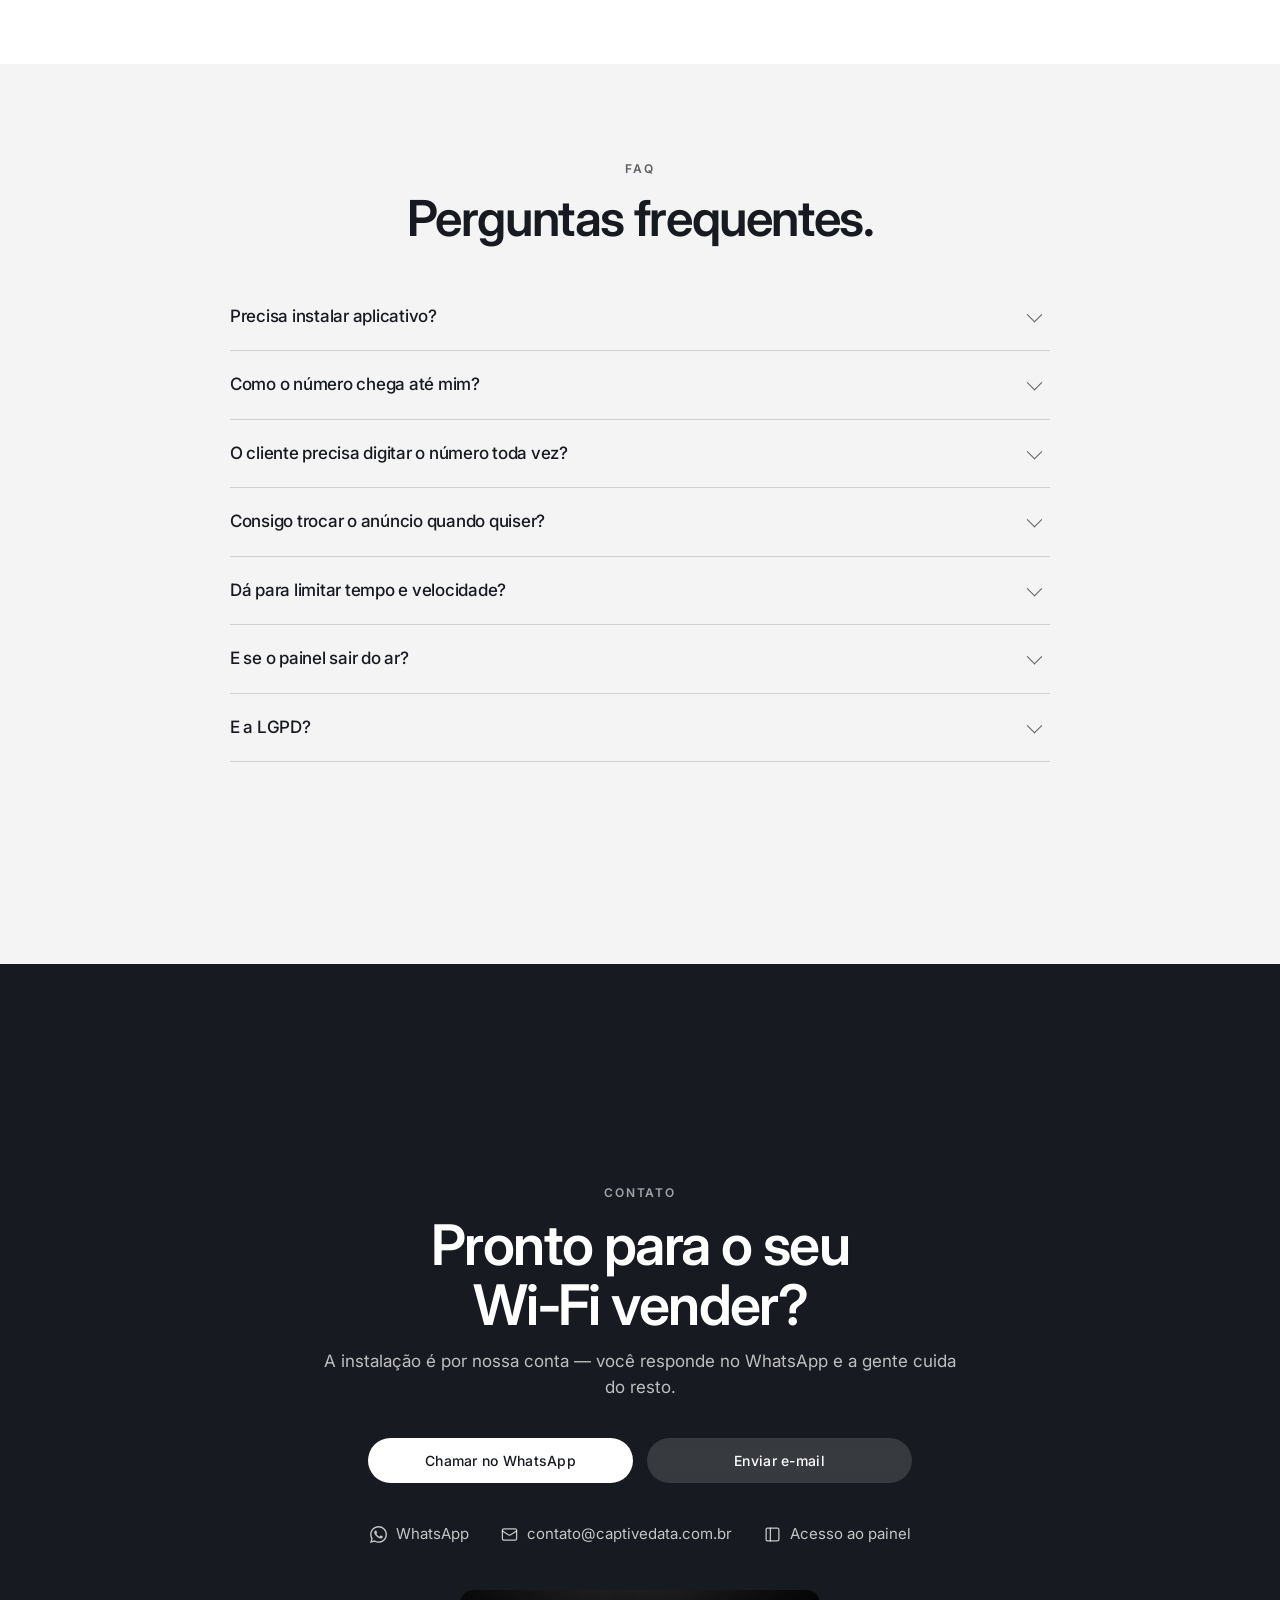
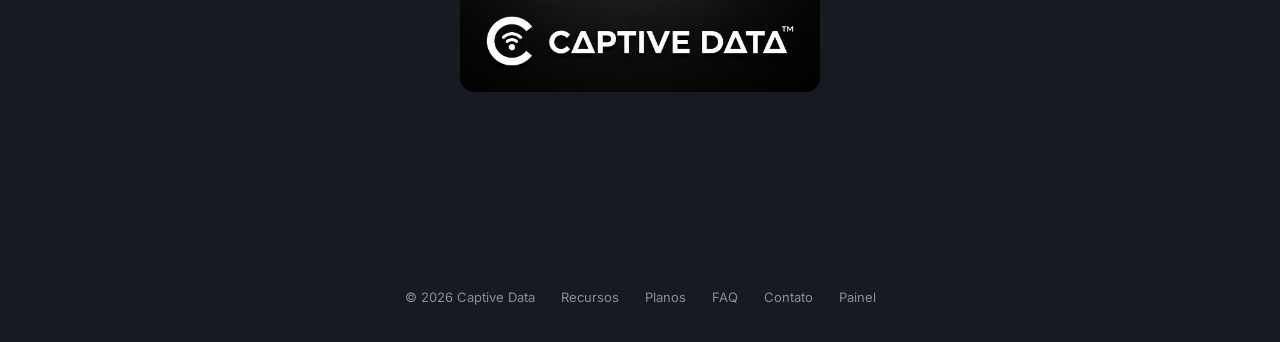
==== commit 23ed031c: "Assinatura "Wi-Fi por Captive Data" nas telas do hotspot Cada ponto instalado passa a mostrar a marc" ====
--- a/index.html
+++ b/index.html
@@ -852,6 +852,21 @@
     else if (vid.webkitEnterFullscreen) vid.webkitEnterFullscreen();
   });
 })();
+
+/* ---------- ?ref: de qual Wi-Fi veio esta visita ----------
+   A assinatura "Wi-Fi por Captive Data" na tela de destino do hotspot (ig.php)
+   traz ?ref=<8 primeiros dígitos do hash da loja>. Como todo contato acontece
+   pelo WhatsApp, a atribuição vai junto na mensagem — sem cookie, sem analytics,
+   sem backend. O hash é o mesmo que nomeia os arquivos em ads/. */
+(function () {
+  var ref = new URLSearchParams(location.search).get('ref') || '';
+  if (!/^[0-9a-f]{4,16}$/.test(ref)) return;
+  var msg = encodeURIComponent('Olá! Vim pela tela do Wi-Fi (ref ' + ref + ') e quero saber mais sobre o Captive Data.');
+  var links = document.querySelectorAll('a[href^="https://wa.me/"]');
+  for (var i = 0; i < links.length; i++) {
+    links[i].href = links[i].href.split('?')[0] + '?text=' + msg;
+  }
+})();
 </script>
 </body>
 </html>
